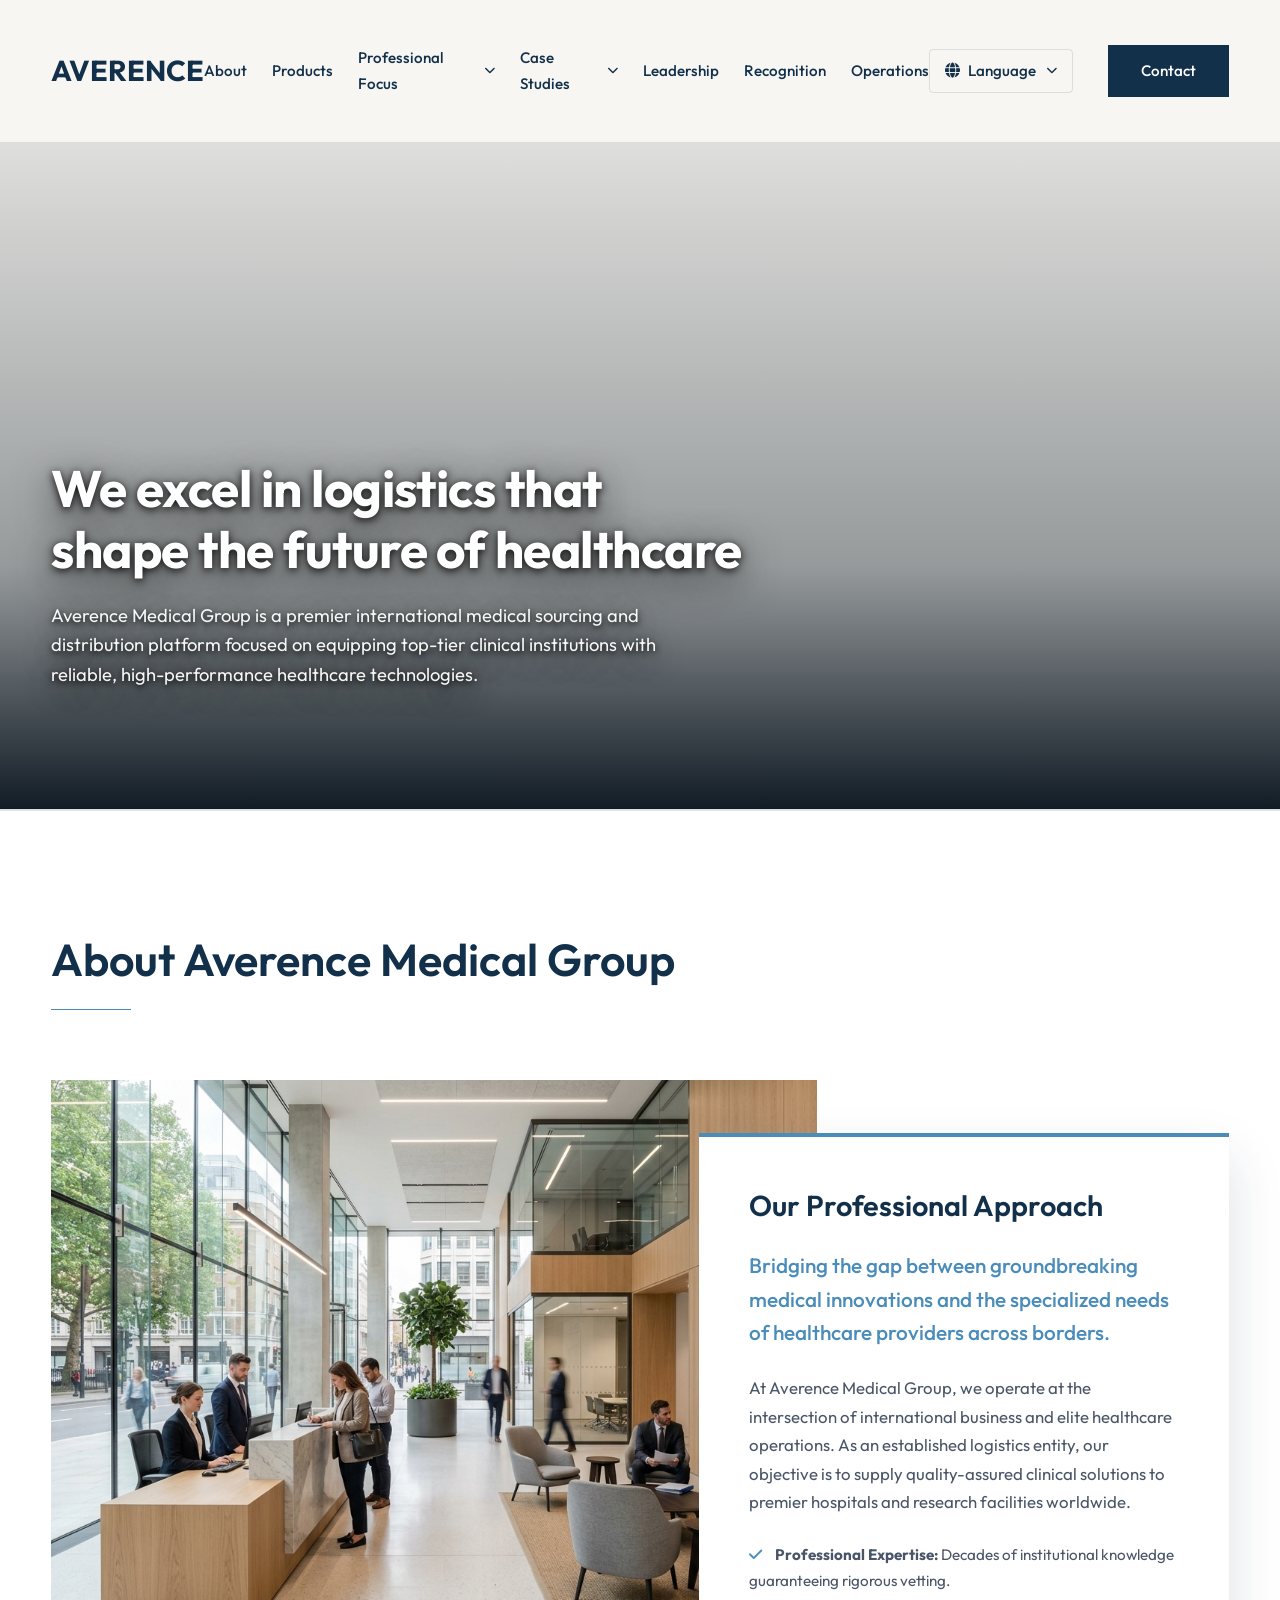
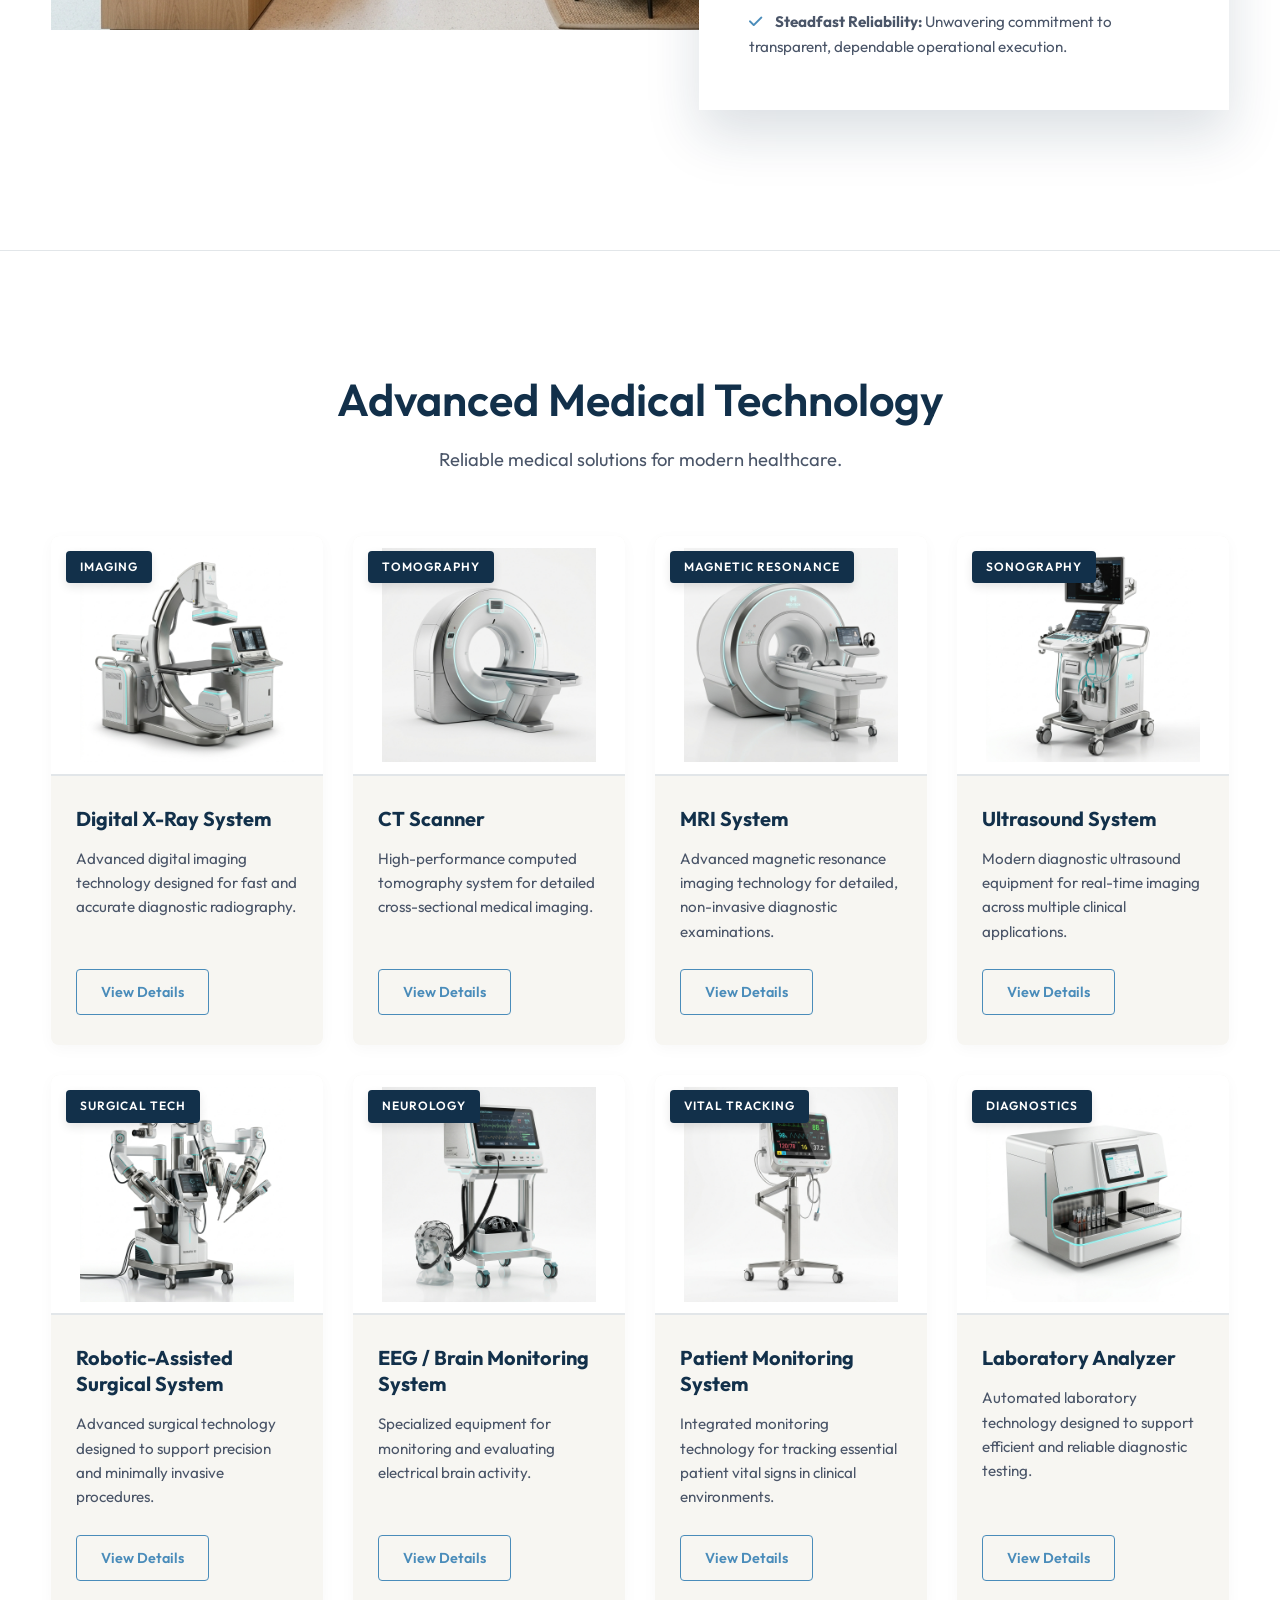
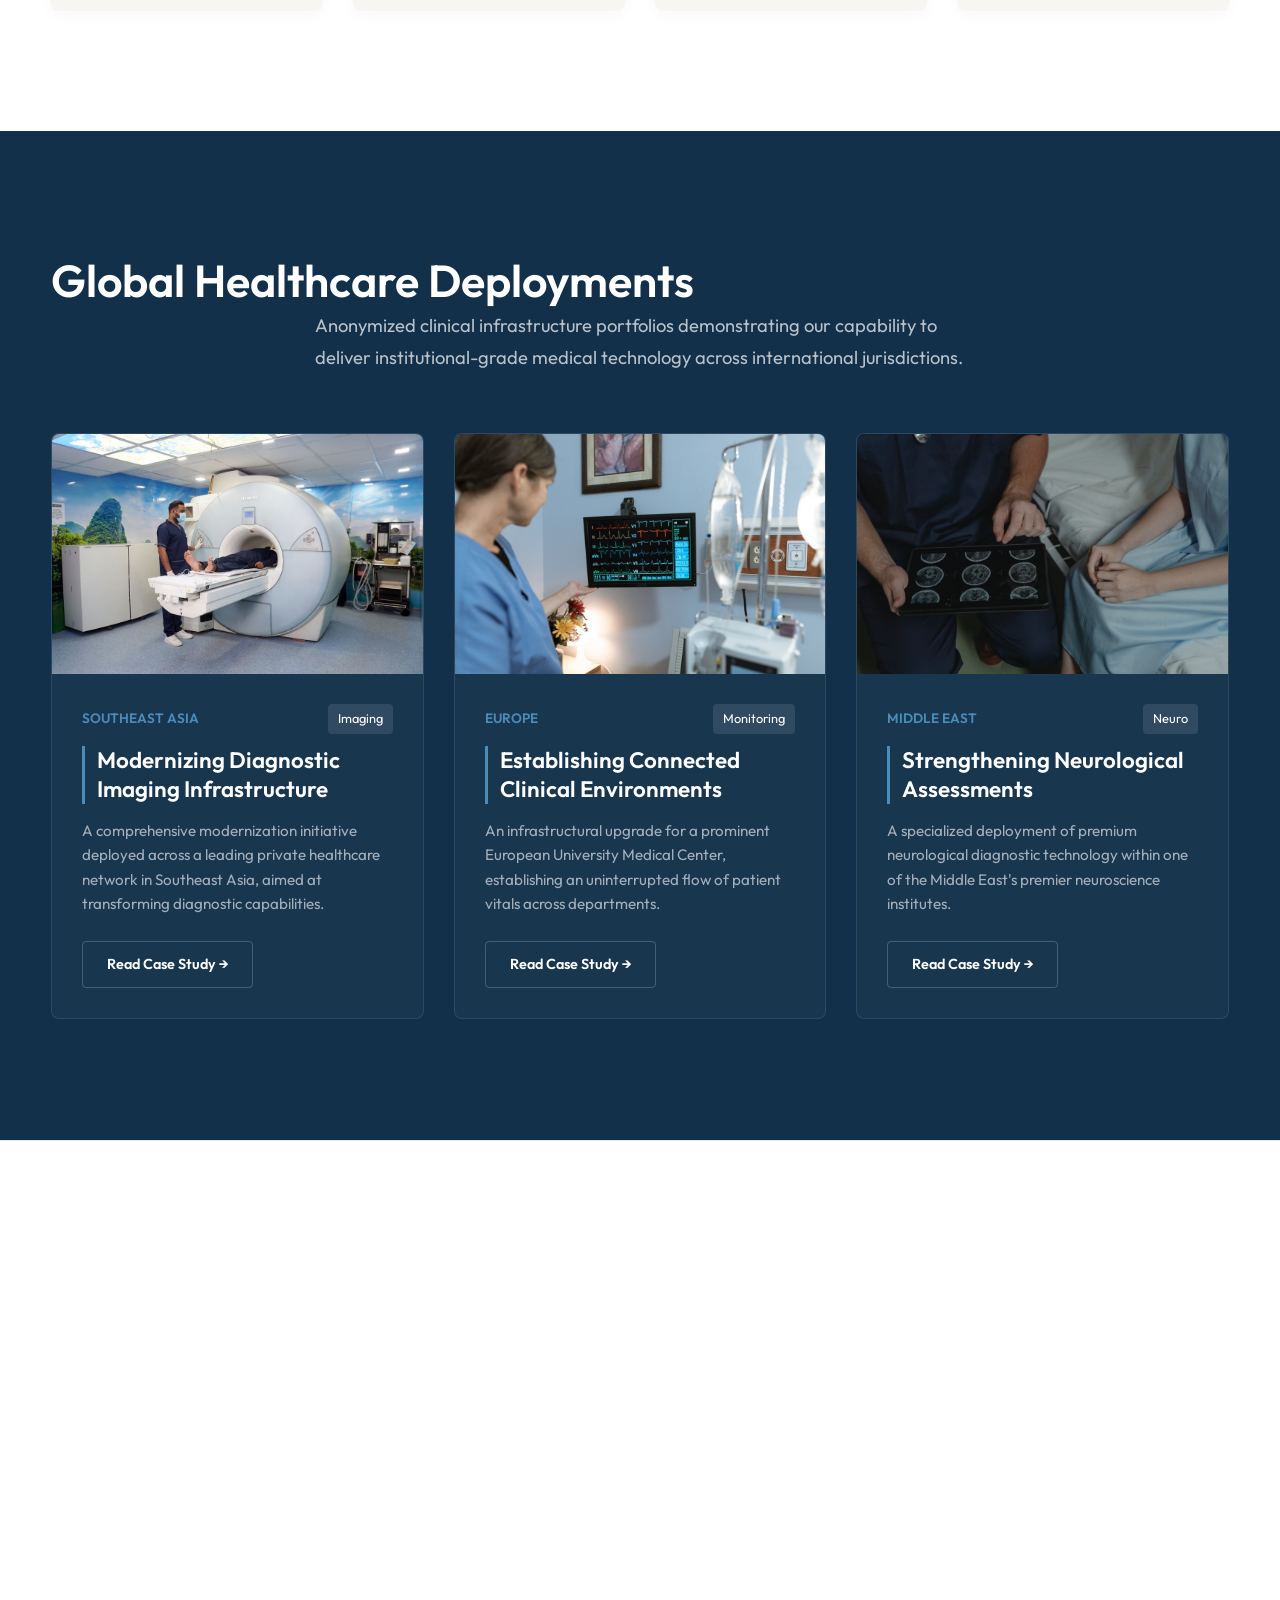
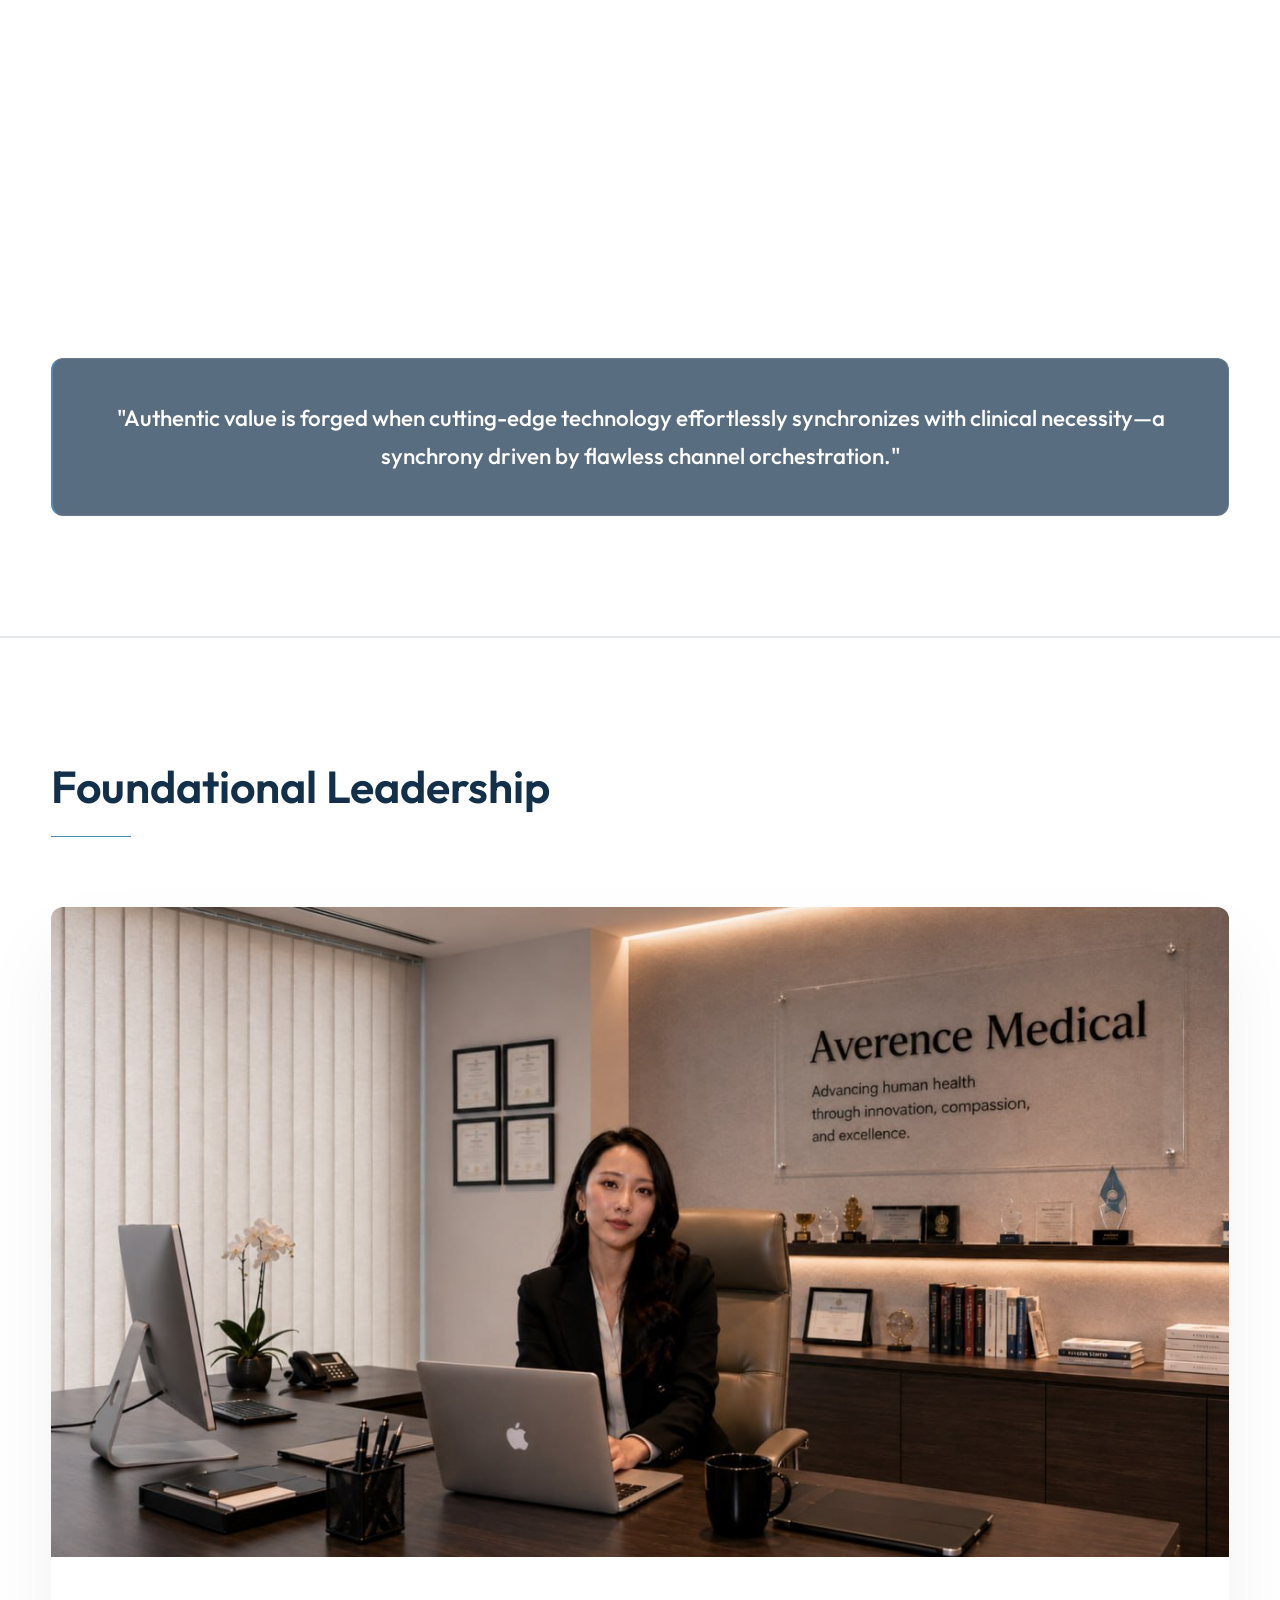
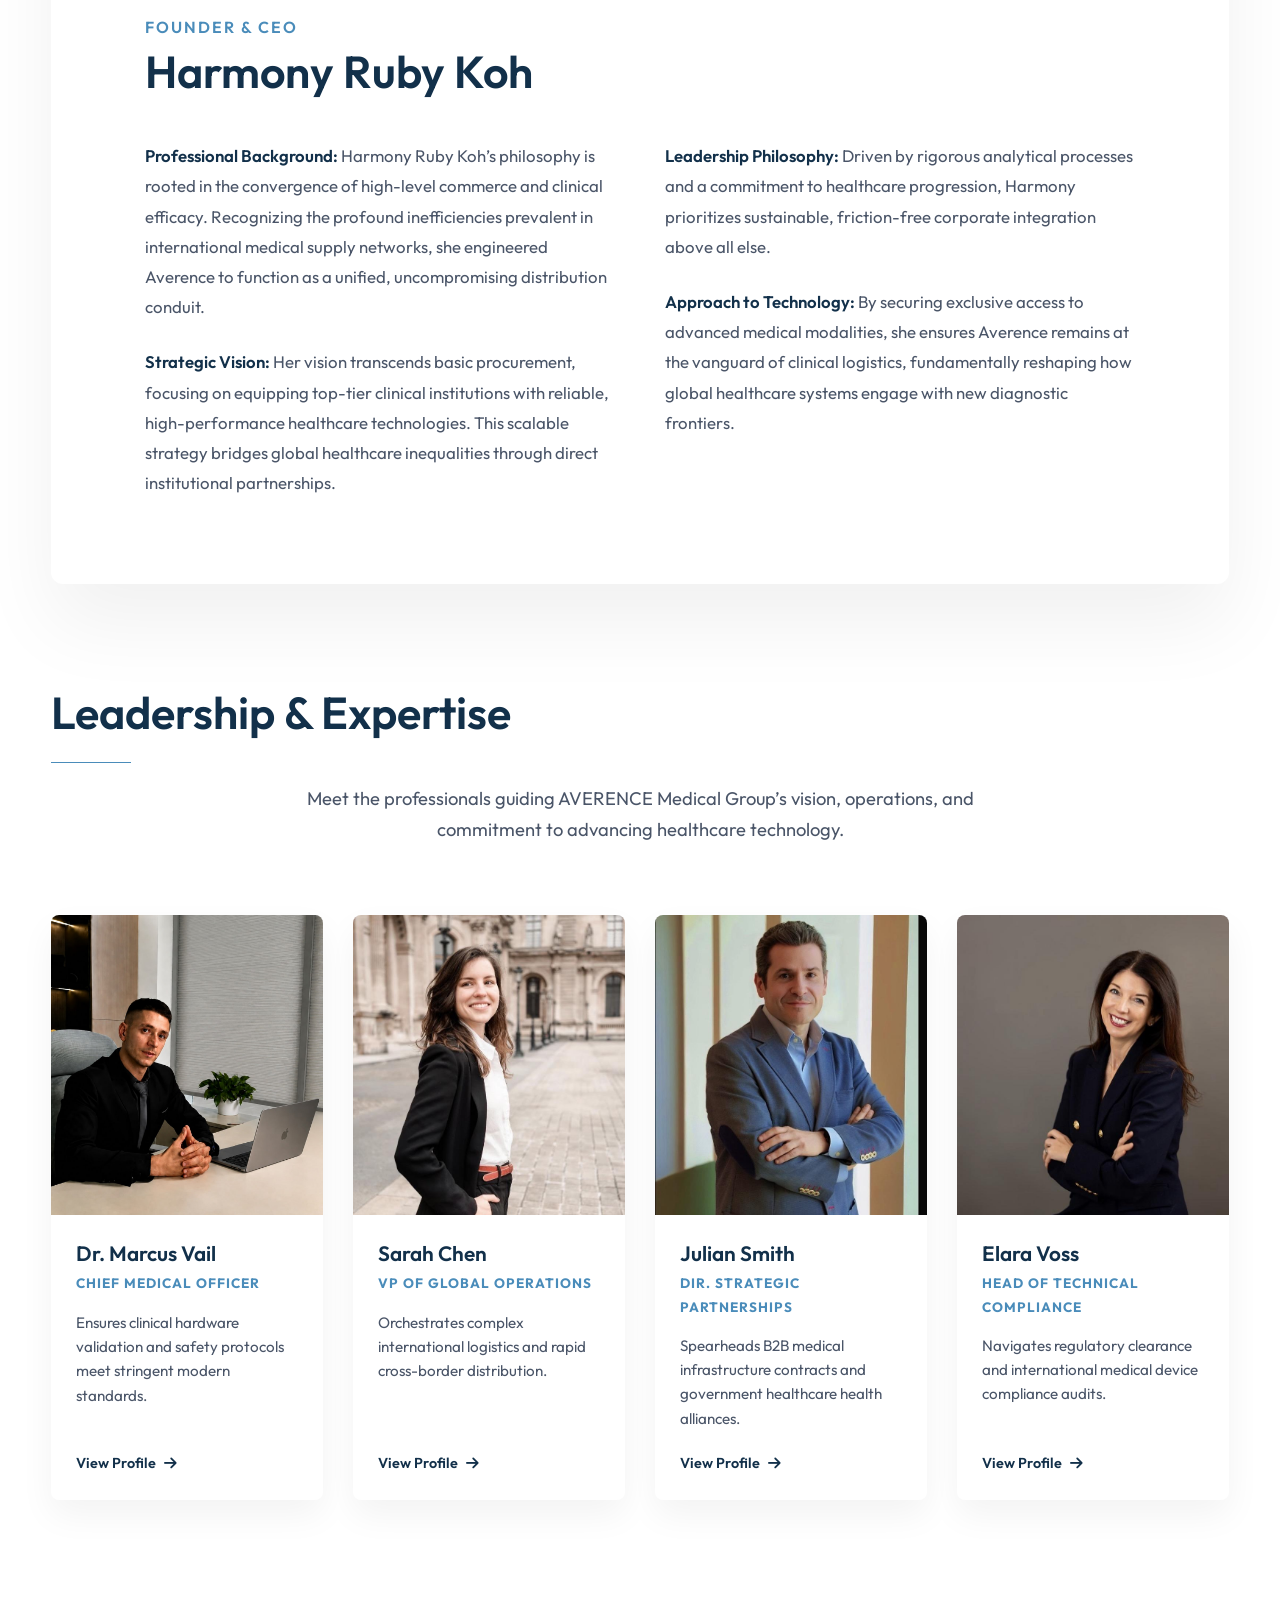
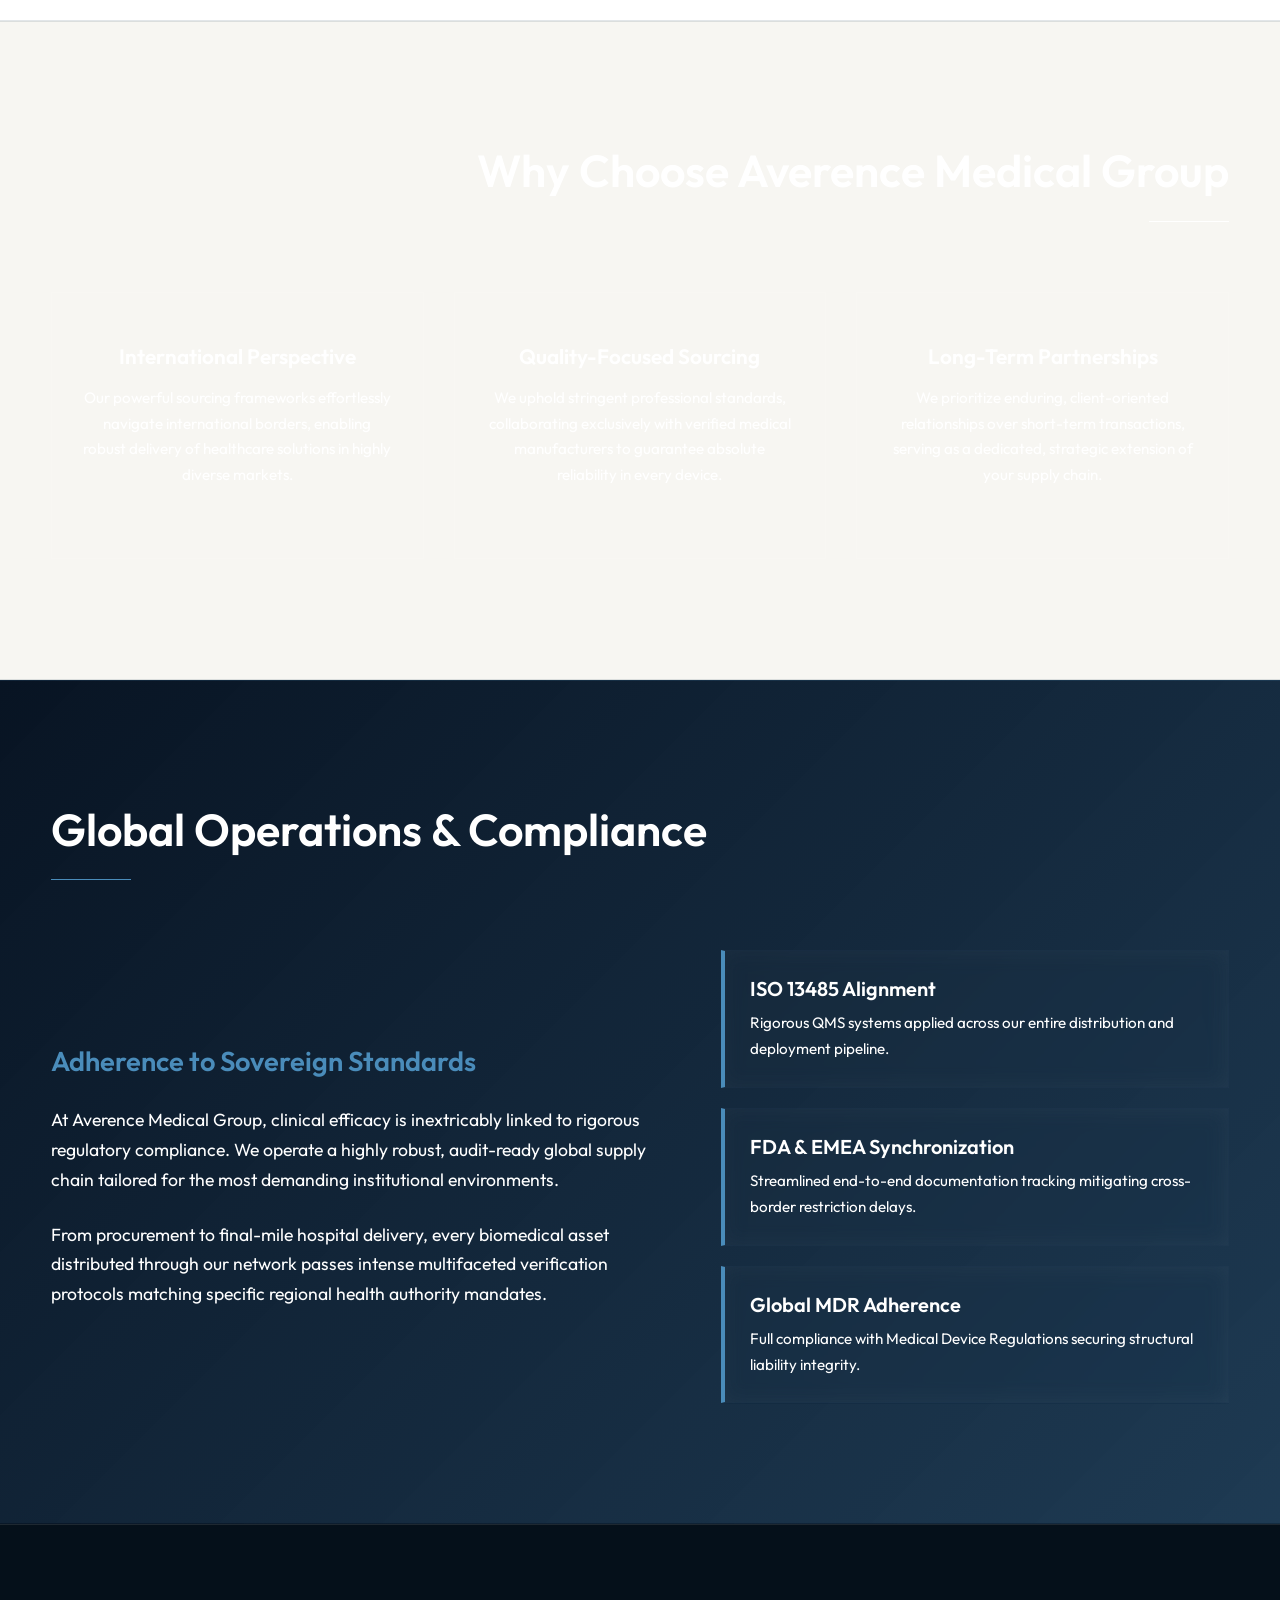
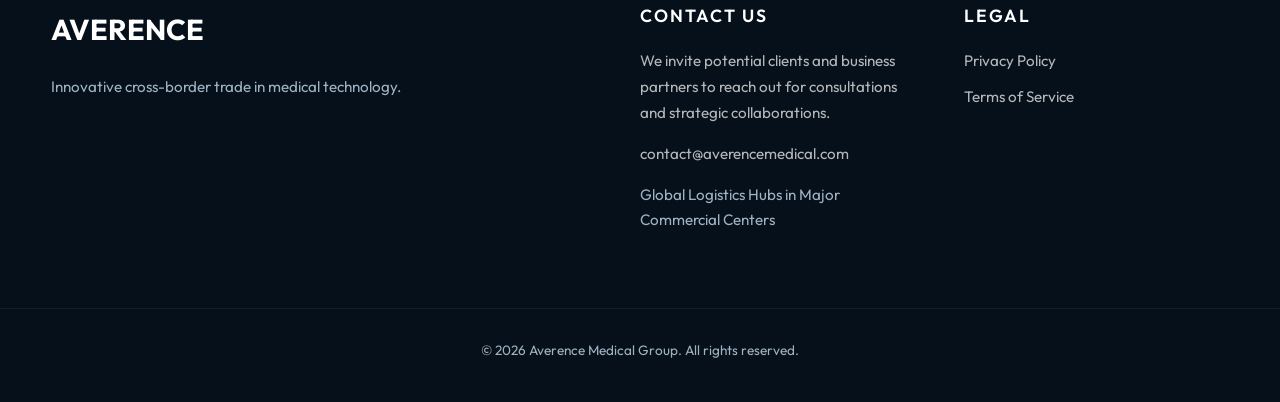
==== index.html @ 2c20985d "Add files via upload" ====
<!DOCTYPE html>
<html lang="en">

<head>
    <meta charset="UTF-8">
    <meta name="viewport" content="width=device-width, initial-scale=1.0">
    <meta name="description" content="Averence Medical Group - Innovative Cross-Border Healthcare Platform">
    <!-- Open Graph Metadata for Social Previews -->
    <meta property="og:title" content="Averence Medical Group">
    <meta property="og:description" content="Innovative Cross-Border Healthcare Platform and Logistics.">
    <meta property="og:image" content="https://leybex385.github.io/Averence-Medical-Group/assets/social-preview.png">
    <meta property="og:url" content="https://leybex385.github.io/Averence-Medical-Group/">
    <meta property="og:type" content="website">

    <title>Averence Medical Group | Harmony Ruby Koh</title>
    <link rel="icon" type="image/png" href="assets/favicon.png">
    <link rel="stylesheet" href="style.css?v=2">
    <!-- Google fonts: Outfit for an established, editorial feel -->
    <link rel="preconnect" href="https://fonts.googleapis.com">
    <link rel="preconnect" href="https://fonts.gstatic.com" crossorigin>
    <link
        href="https://fonts.googleapis.com/css2?family=Outfit:wght@300;400;500;600;700&display=swap"
        rel="stylesheet">
    <link rel="stylesheet" href="https://cdnjs.cloudflare.com/ajax/libs/font-awesome/6.4.0/css/all.min.css">
    <style>
        /* Uncacheable Mobile Nav Overrides */
        .mobile-toggle { display: none !important; }
        @media (max-width: 1024px) {
            .mobile-toggle { display: block !important; }
            .nav-links { 
                position: absolute !important; top: 100% !important; left: 0 !important; 
                width: 100vw !important; background: #F7F6F2 !important; padding: 40px !important; 
                flex-direction: column !important; display: none !important; 
                z-index: 10000 !important; box-shadow: 0 10px 40px rgba(0,0,0,0.5) !important;
                gap: 25px !important; align-items: center !important; text-align: center !important;
            }
            .nav-links.active { display: flex !important; }
            .nav-actions .btn-primary { display: none !important; }
            .mega-menu { display: none !important; }
        }
    </style>
</head>

<body>
    <header class="navbar" id="navbar">
        <div class="container nav-content">
            <div class="logo">
                <span class="logo-text">AVERENCE</span>
            </div>
                        <nav class="nav-links">
                <a href="index.html#about">About</a>
                <a href="index.html#products">Products</a>
                <div class="nav-item has-dropdown">
                    <a href="index.html#professional-focus" style="display: flex; align-items: center; gap: 5px;">Professional Focus <i class="fas fa-chevron-down" style="font-size:0.7rem;"></i></a>
                    <!-- Mega Menu Dropdown -->
                    <div class="mega-menu">
                        <div class="mega-menu-col">
                            <h3>CLINICAL SOURCING</h3>
                            <ul>
                                <li><a href="services.html#diagnostics">Advanced Diagnostics</a></li>
                                <li><a href="services.html#consumables">Medical Consumables</a></li>
                            </ul>
                        </div>
                        <div class="mega-menu-col">
                            <h3>CORPORATE LOGISTICS</h3>
                            <ul>
                                <li><a href="services.html#procurement">Global Procurement</a></li>
                                <li><a href="services.html#cross-border">Cross-Border Trade</a></li>
                            </ul>
                        </div>
                        <div class="mega-menu-col">
                            <h3>STRATEGIC ADVISORY</h3>
                            <ul>
                                <li><a href="services.html#compliance">Industry Compliance</a></li>
                                <li><a href="services.html#expansion">Market Expansion</a></li>
                            </ul>
                        </div>
                    </div>
                </div>
                <div class="nav-item simple-dropdown">
                    <a href="index.html#case-studies" style="display: flex; align-items: center; gap: 5px;" class="case-studies-link">Case Studies <i class="fas fa-chevron-down" style="font-size:0.7rem;"></i></a>
                    <div class="dropdown-menu">
                        <a href="index.html#case-studies">All Case Studies</a>
                        <a href="case-study.html?id=leading-private-hospital" style="display: flex; justify-content: space-between; align-items: center;">Southeast Asia <i class="fas fa-angle-right" style="font-size: 0.8rem; color: var(--accent-cyan);"></i></a>
                        <a href="case-study.html?id=university-medical-center" style="display: flex; justify-content: space-between; align-items: center;">Europe <i class="fas fa-angle-right" style="font-size: 0.8rem; color: var(--accent-cyan);"></i></a>
                        <a href="case-study.html?id=specialized-neuroscience-hospital" style="display: flex; justify-content: space-between; align-items: center;">Middle East <i class="fas fa-angle-right" style="font-size: 0.8rem; color: var(--accent-cyan);"></i></a>
                    </div>
                </div>
                <a href="index.html#leadership">Leadership</a>
                <a href="index.html#recognition">Recognition</a>
                <a href="index.html#compliance">Operations</a>
                <div class="nav-item simple-dropdown lang-mobile">
                    <a href="#" style="display: flex; align-items: center; gap: 5px;"><i class="fas fa-globe"></i> Language <i class="fas fa-chevron-down" style="font-size:0.7rem;"></i></a>
                    <div class="dropdown-menu">
                        <a href="#">English</a>
                        <a href="#">中文</a>
                        <a href="#">Español</a>
                        <a href="#">Français</a>
                        <a href="#">Deutsch</a>
                    </div>
                </div>
            </nav>

            <div class="nav-actions">
                <div class="nav-item simple-dropdown lang-desktop" style="display: flex; align-items: center; margin-right: 15px;">
                    <a href="#" style="display: flex; align-items: center; gap: 8px; border: 1px solid var(--border-subtle); padding: 8px 15px; border-radius: 4px; color: var(--primary-navy); text-decoration: none; font-weight: 500;">
                        <i class="fas fa-globe"></i> Language <i class="fas fa-chevron-down" style="font-size:0.7rem; margin-left: 2px;"></i>
                    </a>
                    <div class="dropdown-menu dropdown-right" style="min-width: 150px;">
                        <a href="#">English</a>
                        <a href="#">中文</a>
                        <a href="#">Español</a>
                        <a href="#">Français</a>
                        <a href="#">Deutsch</a>
                    </div>
                </div>
                <a href="#contact" class="btn-primary">Contact</a>
                <div class="mobile-toggle">
                    <i class="fas fa-bars"></i>
                </div>
            </div>
        </div>
    </header>

    <main>
        <!-- Hero Section -->
                                                <section class="hero" id="home" style="position: relative; width: 100%; height: 90vh; overflow: hidden;">
            <!-- Blurred Video Background -->
            <video autoplay loop muted playsinline style="position: absolute; top: 0; left: 0; width: 100%; height: 100%; object-fit: cover; filter: blur(3px); transform: scale(1.03); z-index: 0;">
                <source src="assets/herovid.mp4" type="video/mp4">
            </video>
            <!-- Hero Gradient Overlay -->
            <div style="position: absolute; top: 0; left: 0; width: 100%; height: 100%; background: linear-gradient(to top, rgba(5, 16, 26, 0.95) 0%, rgba(5, 16, 26, 0.4) 30%, transparent 100%); z-index: 1;"></div>
            
            <div class="container hero-content" style="position: relative; z-index: 2; width: 100%; height: 100%;">
                <div class="hero-text" style="position: absolute; bottom: 40px; left: 4%; max-width: 800px;">
                    <h1 class="hero-title" style="font-size: 3.2rem; font-weight: 700; line-height: 1.2; font-family: var(--font-heading); margin-bottom: 20px; color: #ffffff; text-shadow: 0 2px 8px rgba(0,0,0,0.95), 0 10px 40px rgba(0,0,0,0.8);">
                        We excel in logistics that<br>shape the future of healthcare</h1>
                    <p class="hero-subtitle" style="font-size: 1.15rem; font-weight: 400; color: rgba(255,255,255,0.95); margin-bottom: 0; max-width: 650px; text-shadow: 0 2px 6px rgba(0,0,0,0.95), 0 8px 30px rgba(0,0,0,0.8); line-height: 1.6;">
                        Averence Medical Group is a premier international medical sourcing and distribution platform focused on equipping top-tier clinical institutions with reliable, high-performance healthcare technologies.
                    </p>
                </div>
            </div>
        </section>

        <!-- Corporate Identity (Linked to #about) -->
        <section class="about section-dark" id="about">
            <div class="container">
                <div class="section-header">
                    <h2>About Averence Medical Group</h2>
                    <div class="header-line"></div>
                </div>
                <div style="position: relative; margin-top: 50px;">
                    <!-- LEFT COLUMN 65% IMAGE -->
                    <div
                        style="width: 65%; height: 550px; border-radius: var(--border-radius); overflow: hidden; box-shadow: var(--shadow-subtle);">
                        <img src="assets/about_office.png" alt="Averence Global Headquarters"
                            style="width: 100%; height: 100%; object-fit: cover;">
                    </div>

                    <!-- RIGHT COLUMN 45% TEXT CARD (OVERLAPPING) -->
                    <div class="card"
                        style="position: absolute; right: 0; bottom: -80px; width: 45%; padding: 50px; background: white; border-top: 4px solid var(--accent-cyan); box-shadow: 0 25px 50px rgba(18, 48, 74, 0.15); z-index: 10; border-radius: var(--border-radius);">
                        <h3 class="card-title"
                            style="font-size: 1.8rem; margin-bottom: 25px; color: var(--text-primary);">Our Professional
                            Approach</h3>
                        <p class="lead"
                            style="font-size: 1.3rem; font-weight: 500; color: var(--accent-cyan); margin-bottom: 25px; line-height: 1.6;">
                            Bridging the gap between groundbreaking medical innovations and the specialized needs of
                            healthcare providers across borders.</p>
                        <p
                            style="font-size: 1.05rem; margin-bottom: 20px; color: var(--text-secondary); line-height: 1.7;">
                            At Averence Medical Group, we operate at the intersection of international business and
                            elite healthcare operations. As an established logistics entity, our objective is to supply
                            quality-assured clinical solutions to premier hospitals and research facilities worldwide.
                        </p>
                        <ul style="list-style: none; padding-left: 0; margin-top: 25px;">
                            <li style="margin-bottom: 15px; font-size: 0.95rem; color: var(--text-secondary);">
                                <strong><i class="fas fa-check"
                                        style="color: var(--accent-cyan); margin-right: 10px;"></i> Professional
                                    Expertise:</strong> Decades of institutional knowledge guaranteeing rigorous
                                vetting.
                            </li>
                            <li style="margin-bottom: 0; font-size: 0.95rem; color: var(--text-secondary);"><strong><i
                                        class="fas fa-check" style="color: var(--accent-cyan); margin-right: 10px;"></i>
                                    Steadfast Reliability:</strong> Unwavering commitment to transparent, dependable
                                operational execution.</li>
                        </ul>
                    </div>
                </div>
                <!-- Structural spacer to clear absolute overlap -->
                <div style="height: 100px;"></div>
            </div>
        </section>

        <!-- Product Catalog -->
        <section class="products section-light" id="products" style="background-color: #ffffff; padding: 120px 0;">
            <div class="container">
                <div class="section-header" style="text-align: center; margin-bottom: 60px;">
                    <h2 style="font-size: 2.8rem; color: var(--primary-navy); margin-bottom: 15px; font-family: var(--font-heading);">Advanced Medical Technology</h2>
                    <p style="font-size: 1.15rem; color: var(--text-secondary); max-width: 600px; margin: 0 auto;">Reliable medical solutions for modern healthcare.</p>
                </div>
                
                <div class="product-grid">
                    <!-- Product 1 -->
                    <div class="product-card" style="cursor: pointer;" onclick="window.location.href='product.html?id=digital-xray-system'">
                        <div class="product-image">
                            <span class="category-label">Imaging</span>
                            <img src="assets/product_xray.png" alt="Digital X-Ray System">
                        </div>
                        <div class="product-info">
                            <h3 class="product-title">Digital X-Ray System</h3>
                            <p class="product-desc">Advanced digital imaging technology designed for fast and accurate diagnostic radiography.</p>
                            <a href="product.html?id=digital-xray-system" class="btn-product">View Details</a>
                        </div>
                    </div>
                    <!-- Product 2 -->
                    <div class="product-card" style="cursor: pointer;" onclick="window.location.href='product.html?id=ct-scanner'">
                        <div class="product-image">
                            <span class="category-label">Tomography</span>
                            <img src="assets/product_ct.png" alt="CT Scanner">
                        </div>
                        <div class="product-info">
                            <h3 class="product-title">CT Scanner</h3>
                            <p class="product-desc">High-performance computed tomography system for detailed cross-sectional medical imaging.</p>
                            <a href="product.html?id=ct-scanner" class="btn-product">View Details</a>
                        </div>
                    </div>
                    <!-- Product 3 -->
                    <div class="product-card" style="cursor: pointer;" onclick="window.location.href='product.html?id=mri-system'">
                        <div class="product-image">
                            <span class="category-label">Magnetic Resonance</span>
                            <img src="assets/product_mri.png" alt="MRI System">
                        </div>
                        <div class="product-info">
                            <h3 class="product-title">MRI System</h3>
                            <p class="product-desc">Advanced magnetic resonance imaging technology for detailed, non-invasive diagnostic examinations.</p>
                            <a href="product.html?id=mri-system" class="btn-product">View Details</a>
                        </div>
                    </div>
                    <!-- Product 4 -->
                    <div class="product-card" style="cursor: pointer;" onclick="window.location.href='product.html?id=ultrasound-system'">
                        <div class="product-image">
                            <span class="category-label">Sonography</span>
                            <img src="assets/product_ultrasound.png" alt="Ultrasound System">
                        </div>
                        <div class="product-info">
                            <h3 class="product-title">Ultrasound System</h3>
                            <p class="product-desc">Modern diagnostic ultrasound equipment for real-time imaging across multiple clinical applications.</p>
                            <a href="product.html?id=ultrasound-system" class="btn-product">View Details</a>
                        </div>
                    </div>
                    <!-- Product 5 -->
                    <div class="product-card" style="cursor: pointer;" onclick="window.location.href='product.html?id=robotic-surgical-system'">
                        <div class="product-image">
                            <span class="category-label">Surgical Tech</span>
                            <img src="assets/product_robot.png" alt="Robotic Surgical System">
                        </div>
                        <div class="product-info">
                            <h3 class="product-title">Robotic-Assisted Surgical System</h3>
                            <p class="product-desc">Advanced surgical technology designed to support precision and minimally invasive procedures.</p>
                            <a href="product.html?id=robotic-surgical-system" class="btn-product">View Details</a>
                        </div>
                    </div>
                    <!-- Product 6 -->
                    <div class="product-card" style="cursor: pointer;" onclick="window.location.href='product.html?id=eeg-monitoring-system'">
                        <div class="product-image">
                            <span class="category-label">Neurology</span>
                            <img src="assets/product_eeg.png" alt="EEG Monitoring System">
                        </div>
                        <div class="product-info">
                            <h3 class="product-title">EEG / Brain Monitoring System</h3>
                            <p class="product-desc">Specialized equipment for monitoring and evaluating electrical brain activity.</p>
                            <a href="product.html?id=eeg-monitoring-system" class="btn-product">View Details</a>
                        </div>
                    </div>
                    <!-- Product 7 -->
                    <div class="product-card" style="cursor: pointer;" onclick="window.location.href='product.html?id=patient-monitoring-system'">
                        <div class="product-image">
                            <span class="category-label">Vital Tracking</span>
                            <img src="assets/product_monitor.png" alt="Patient Monitoring System">
                        </div>
                        <div class="product-info">
                            <h3 class="product-title">Patient Monitoring System</h3>
                            <p class="product-desc">Integrated monitoring technology for tracking essential patient vital signs in clinical environments.</p>
                            <a href="product.html?id=patient-monitoring-system" class="btn-product">View Details</a>
                        </div>
                    </div>
                    <!-- Product 8 -->
                    <div class="product-card" style="cursor: pointer;" onclick="window.location.href='product.html?id=laboratory-analyzer'">
                        <div class="product-image">
                            <span class="category-label">Diagnostics</span>
                            <img src="assets/product_lab.png" alt="Laboratory Analyzer">
                        </div>
                        <div class="product-info">
                            <h3 class="product-title">Laboratory Analyzer</h3>
                            <p class="product-desc">Automated laboratory technology designed to support efficient and reliable diagnostic testing.</p>
                            <a href="product.html?id=laboratory-analyzer" class="btn-product">View Details</a>
                        </div>
                    </div>
                </div>
                
                
            </div>
        </section>

        <!-- Professional Focus (Linked to #professional-focus) -->






 

 

 

 

 

 

 

 


        <!-- Case Studies Portfolio -->
        <section class="case-studies section-dark" id="case-studies" style="background-color: var(--primary-navy); padding: 120px 0;">
            <div class="container fade-in-section">
                <div class="section-title text-center" style="margin-bottom: 60px;">
                    <h2 style="font-size: 2.8rem; color: #fff;">Global Healthcare Deployments</h2>
                    <p style="font-size: 1.15rem; color: rgba(255, 255, 255, 0.7); max-width: 650px; margin: 0 auto;">Anonymized clinical infrastructure portfolios demonstrating our capability to deliver institutional-grade medical technology across international jurisdictions.</p>
                </div>
                
                <div class="case-grid" style="display: grid; grid-template-columns: repeat(3, 1fr); gap: 30px;">
                    <!-- Case Study 1 -->
                    <div class="case-card" style="background: rgba(255,255,255,0.02); border: 1px solid rgba(255,255,255,0.1); border-radius: 8px; overflow: hidden; transition: all 0.4s ease; display: flex; flex-direction: column;">
                        <a href="case-study.html?id=leading-private-hospital" style="text-decoration: none;">
                            <div style="height: 240px; overflow: hidden;">
                                <img src="assets/case_study_asia.png" alt="Leading Private Hospital Group" style="width: 100%; height: 100%; object-fit: cover; transition: transform 0.6s ease;">
                            </div>
                            <div style="padding: 30px; flex-grow: 1; display: flex; flex-direction: column; background-color: rgba(255, 255, 255, 0.01);">
                                <div style="display: flex; justify-content: space-between; align-items: center; margin-bottom: 12px;">
                                    <span style="color: var(--accent-cyan); font-size: 0.85rem; font-weight: 600; text-transform: uppercase;">Southeast Asia</span>
                                    <span style="background: rgba(255,255,255,0.1); padding: 4px 10px; border-radius: 4px; font-size: 0.8rem; color: #fff;">Imaging</span>
                                </div>
                                <h3 style="color: #fff; font-size: 1.4rem; margin-bottom: 15px; border-left: 3px solid var(--accent-cyan); padding-left: 12px;">Modernizing Diagnostic Imaging Infrastructure</h3>
                                <p style="color: rgba(255,255,255,0.6); font-size: 0.95rem; margin-bottom: 25px; line-height: 1.6; flex-grow: 1;">A comprehensive modernization initiative deployed across a leading private healthcare network in Southeast Asia, aimed at transforming diagnostic capabilities.</p>
                                <span class="btn-product" style="text-align: center; border-color: rgba(255,255,255,0.2); color: #fff; display: block;">Read Case Study &rarr;</span>
                            </div>
                        </a>
                    </div>

                    <!-- Case Study 2 -->
                    <div class="case-card" style="background: rgba(255,255,255,0.02); border: 1px solid rgba(255,255,255,0.1); border-radius: 8px; overflow: hidden; transition: all 0.4s ease; display: flex; flex-direction: column;">
                        <a href="case-study.html?id=university-medical-center" style="text-decoration: none;">
                            <div style="height: 240px; overflow: hidden;">
                                <img src="assets/case_study_europe.png" alt="University Medical Center" style="width: 100%; height: 100%; object-fit: cover; transition: transform 0.6s ease;">
                            </div>
                            <div style="padding: 30px; flex-grow: 1; display: flex; flex-direction: column; background-color: rgba(255, 255, 255, 0.01);">
                                <div style="display: flex; justify-content: space-between; align-items: center; margin-bottom: 12px;">
                                    <span style="color: var(--accent-cyan); font-size: 0.85rem; font-weight: 600; text-transform: uppercase;">Europe</span>
                                    <span style="background: rgba(255,255,255,0.1); padding: 4px 10px; border-radius: 4px; font-size: 0.8rem; color: #fff;">Monitoring</span>
                                </div>
                                <h3 style="color: #fff; font-size: 1.4rem; margin-bottom: 15px; border-left: 3px solid var(--accent-cyan); padding-left: 12px;">Establishing Connected Clinical Environments</h3>
                                <p style="color: rgba(255,255,255,0.6); font-size: 0.95rem; margin-bottom: 25px; line-height: 1.6; flex-grow: 1;">An infrastructural upgrade for a prominent European University Medical Center, establishing an uninterrupted flow of patient vitals across departments.</p>
                                <span class="btn-product" style="text-align: center; border-color: rgba(255,255,255,0.2); color: #fff; display: block;">Read Case Study &rarr;</span>
                            </div>
                        </a>
                    </div>

                    <!-- Case Study 3 -->
                    <div class="case-card" style="background: rgba(255,255,255,0.02); border: 1px solid rgba(255,255,255,0.1); border-radius: 8px; overflow: hidden; transition: all 0.4s ease; display: flex; flex-direction: column;">
                        <a href="case-study.html?id=specialized-neuroscience-hospital" style="text-decoration: none;">
                            <div style="height: 240px; overflow: hidden;">
                                <img src="assets/case_study_middle_east.png" alt="Specialized Neuroscience Hospital" style="width: 100%; height: 100%; object-fit: cover; transition: transform 0.6s ease;">
                            </div>
                            <div style="padding: 30px; flex-grow: 1; display: flex; flex-direction: column; background-color: rgba(255, 255, 255, 0.01);">
                                <div style="display: flex; justify-content: space-between; align-items: center; margin-bottom: 12px;">
                                    <span style="color: var(--accent-cyan); font-size: 0.85rem; font-weight: 600; text-transform: uppercase;">Middle East</span>
                                    <span style="background: rgba(255,255,255,0.1); padding: 4px 10px; border-radius: 4px; font-size: 0.8rem; color: #fff;">Neuro</span>
                                </div>
                                <h3 style="color: #fff; font-size: 1.4rem; margin-bottom: 15px; border-left: 3px solid var(--accent-cyan); padding-left: 12px;">Strengthening Neurological Assessments</h3>
                                <p style="color: rgba(255,255,255,0.6); font-size: 0.95rem; margin-bottom: 25px; line-height: 1.6; flex-grow: 1;">A specialized deployment of premium neurological diagnostic technology within one of the Middle East's premier neuroscience institutes.</p>
                                <span class="btn-product" style="text-align: center; border-color: rgba(255,255,255,0.2); color: #fff; display: block;">Read Case Study &rarr;</span>
                            </div>
                        </a>
                    </div>
                </div>
            </div>
        </section>

        <section class="perspective section-dark" id="professional-focus"
            style="position: relative; padding: 120px 0; overflow: hidden; color: white;">
            <style>
                #professional-focus h2,
                #professional-focus h4,
                #professional-focus p {
                    color: white !important;
                }

                #professional-focus .header-line {
                    background-color: white !important;
                }
            </style>
            <!-- Abstract technology connection video from reliable Mixkit stock source -->
            <video autoplay loop muted playsinline
                style="position: absolute; top: 0; left: 0; width: 100%; height: 100%; object-fit: cover; filter: blur(3px) brightness(0.45); z-index: 1;">
                <source src="assets/domain.mp4" type="video/mp4">
            </video>
            <div class="container" style="position: relative; z-index: 2;">
                <div class="section-header right-align">
                    <h2>Domains of Expertise</h2>
                    <div class="header-line"></div>
                </div>
                <div class="tech-stack-container" style="display: grid; grid-template-columns: 1fr 1fr; gap: 40px;">
                    <div class="expertise-block glass-card"
                        style="padding: 35px; background: rgba(255,255,255,0.03); backdrop-filter: blur(15px); border: 1px solid rgba(255,255,255,0.1); border-radius: var(--border-radius); transition: transform 0.3s ease;">
                        <h4 style="font-size: 1.5rem; color: var(--accent-cyan); margin-bottom: 15px;">Diagnostic
                            Intelligence</h4>
                        <p>We deploy end-to-end medical imaging hubs, securing state-of-the-art MRI, computed
                            tomography, and AI-assisted radiological platforms for rapid, high-precision patient triage.
                        </p>
                    </div>
                    <div class="expertise-block glass-card"
                        style="padding: 35px; background: rgba(255,255,255,0.03); backdrop-filter: blur(15px); border: 1px solid rgba(255,255,255,0.1); border-radius: var(--border-radius); transition: transform 0.3s ease;">
                        <h4 style="font-size: 1.5rem; color: var(--accent-cyan); margin-bottom: 15px;">Surgical
                            Automation</h4>
                        <p>Our logistics frameworks support the seamless integration of robotic-assisted surgical
                            theaters, ensuring hospitals operate at the vanguard of minimally invasive procedures.</p>
                    </div>
                    <div class="expertise-block glass-card"
                        style="padding: 35px; background: rgba(255,255,255,0.03); backdrop-filter: blur(15px); border: 1px solid rgba(255,255,255,0.1); border-radius: var(--border-radius); transition: transform 0.3s ease;">
                        <h4 style="font-size: 1.5rem; color: var(--accent-cyan); margin-bottom: 15px;">Critical Care
                            Architecture</h4>
                        <p>Averence designs resilient intensive care supply models, outfitting wards with sophisticated
                            ventilators, ECMO systems, and continuous telemetry pipelines.</p>
                    </div>
                    <div class="expertise-block glass-card"
                        style="padding: 35px; background: rgba(255,255,255,0.03); backdrop-filter: blur(15px); border: 1px solid rgba(255,255,255,0.1); border-radius: var(--border-radius); transition: transform 0.3s ease;">
                        <h4 style="font-size: 1.5rem; color: var(--accent-cyan); margin-bottom: 15px;">Specialized
                            Aesthetics</h4>
                        <p>We bridge the gap in high-end dermatological treatments by distributing premium cosmetic and
                            reconstructive laser devices to top-tier aesthetic clinics globally.</p>
                    </div>
                </div>
                <div class="insight-box mt-50"
                    style="background: rgba(18, 48, 74, 0.7); backdrop-filter: blur(15px); border: 1px solid rgba(255,255,255,0.1); padding: 40px; border-radius: 12px; margin-top: 60px;">
                    <p class="quote"
                        style="text-align: center; font-size: 1.4rem; font-weight: 500; font-style: normal; color: white !important;">
                        "Authentic value is forged when cutting-edge technology effortlessly synchronizes with clinical
                        necessity—a synchrony driven by flawless channel orchestration."</p>
                </div>
            </div>
        </section>

                <!-- Educational Background & Leadership Narrative (Linked to #leadership) -->
        <section class="experience section-dark" id="leadership">
            <div class="container">
                <div class="section-header">
                    <h2>Foundational Leadership</h2>
                    <div class="header-line"></div>
                </div>
                
                <div class="ceo-editorial-spread fade-in-section">
                    <img src="ceo.jpg" alt="Harmony Ruby Koh, Founder & CEO" class="ceo-hero-image">
                    <div class="ceo-content">
                        <h3 class="ceo-title">Founder & CEO</h3>
                        <h2 class="ceo-name">Harmony Ruby Koh</h2>
                        
                        <div class="ceo-bio-columns">
                            <div>
                                <p><strong>Professional Background:</strong> Harmony Ruby Koh’s philosophy is rooted in the convergence of high-level commerce and clinical efficacy. Recognizing the profound inefficiencies prevalent in international medical supply networks, she engineered Averence to function as a unified, uncompromising distribution conduit.</p>
                                <p><strong>Strategic Vision:</strong> Her vision transcends basic procurement, focusing on equipping top-tier clinical institutions with reliable, high-performance healthcare technologies. This scalable strategy bridges global healthcare inequalities through direct institutional partnerships.</p>
                            </div>
                            <div>
                                <p><strong>Leadership Philosophy:</strong> Driven by rigorous analytical processes and a commitment to healthcare progression, Harmony prioritizes sustainable, friction-free corporate integration above all else.</p>
                                <p><strong>Approach to Technology:</strong> By securing exclusive access to advanced medical modalities, she ensures Averence remains at the vanguard of clinical logistics, fundamentally reshaping how global healthcare systems engage with new diagnostic frontiers.</p>
                            </div>
                        </div>
                    </div>
                </div>

                <div class="section-header" style="margin-top: 100px;">
                    <h2>Leadership & Expertise</h2>
                    <div class="header-line"></div>
                    <p style="text-align: center; max-width: 700px; margin: 20px auto 0; font-size: 1.15rem; color: var(--text-secondary);">Meet the professionals guiding AVERENCE Medical Group’s vision, operations, and commitment to advancing healthcare technology.</p>
                </div>

                <div class="team-grid fade-in-section">
                    <a href="member.html?id=marcus-vail" class="team-member-card">
                        <img src="photo_2026-08-31_04-31-29.jpg" alt="Dr. Marcus Vail">
                        <div class="team-member-info">
                            <h4>Dr. Marcus Vail</h4>
                            <h5>Chief Medical Officer</h5>
                            <p>Ensures clinical hardware validation and safety protocols meet stringent modern standards.</p>
                            <span class="view-profile">View Profile <i class="fas fa-arrow-right"></i></span>
                        </div>
                    </a>
                    
                    <a href="member.html?id=sarah-chen" class="team-member-card">
                        <img src="photo_2026-08-31_04-31-21.jpg" alt="Sarah Chen">
                        <div class="team-member-info">
                            <h4>Sarah Chen</h4>
                            <h5>VP of Global Operations</h5>
                            <p>Orchestrates complex international logistics and rapid cross-border distribution.</p>
                            <span class="view-profile">View Profile <i class="fas fa-arrow-right"></i></span>
                        </div>
                    </a>

                    <a href="member.html?id=julian-smith" class="team-member-card">
                        <img src="photo_2026-08-31_04-31-25.jpg" alt="Julian Smith">
                        <div class="team-member-info">
                            <h4>Julian Smith</h4>
                            <h5>Dir. Strategic Partnerships</h5>
                            <p>Spearheads B2B medical infrastructure contracts and government healthcare health alliances.</p>
                            <span class="view-profile">View Profile <i class="fas fa-arrow-right"></i></span>
                        </div>
                    </a>

                    <a href="member.html?id=elara-voss" class="team-member-card">
                        <img src="photo_2026-08-31_04-31-15.jpg" alt="Elara Voss">
                        <div class="team-member-info">
                            <h4>Elara Voss</h4>
                            <h5>Head of Technical Compliance</h5>
                            <p>Navigates regulatory clearance and international medical device compliance audits.</p>
                            <span class="view-profile">View Profile <i class="fas fa-arrow-right"></i></span>
                        </div>
                    </a>
                </div>
            </div>
        </section>


        <!-- Recognition & Clinical Accolades (Linked to #recognition) -->
        <section class="recognition section-dark" id="recognition"
            style="background: linear-gradient(rgba(18, 48, 74, 0.85), rgba(10, 15, 25, 0.95)), url('assets/why-choose-bg.png') no-repeat center center/cover; padding: 120px 0; background-attachment: fixed; position: relative; color: white;">
            <style>
                #recognition h2,
                #recognition h4,
                #recognition p {
                    color: white !important;
                }

                #recognition .header-line {
                    background-color: white !important;
                }
            </style>
            <div class="container" style="position: relative; z-index: 2;">
                <div class="section-header right-align">
                    <h2>Why Choose Averence Medical Group</h2>
                    <div class="header-line"></div>
                </div>
                <!-- Using a completely distinct visual layout for milestones -->
                <div class="milestone-grid" style="display: grid; grid-template-columns: repeat(3, 1fr); gap: 30px;">
                    <div class="card glass-card"
                        style="text-align: center; padding: 50px 30px; background: rgba(255,255,255,0.03); backdrop-filter: blur(15px); border: 1px solid rgba(255,255,255,0.1); border-radius: var(--border-radius); transition: transform 0.3s ease;">
                        <h4 style="margin-bottom: 15px; font-size: 1.3rem;">International Perspective</h4>
                        <p style="font-size: 0.95rem;">Our powerful sourcing frameworks effortlessly navigate
                            international borders, enabling robust delivery of healthcare solutions in highly diverse
                            markets.</p>
                    </div>
                    <div class="card glass-card"
                        style="text-align: center; padding: 50px 30px; background: rgba(255,255,255,0.03); backdrop-filter: blur(15px); border: 1px solid rgba(255,255,255,0.1); border-radius: var(--border-radius); transition: transform 0.3s ease;">
                        <h4 style="margin-bottom: 15px; font-size: 1.3rem;">Quality-Focused Sourcing</h4>
                        <p style="font-size: 0.95rem;">We uphold stringent professional standards, collaborating
                            exclusively with verified medical manufacturers to guarantee absolute reliability in every
                            device.</p>
                    </div>
                    <div class="card glass-card"
                        style="text-align: center; padding: 50px 30px; background: rgba(255,255,255,0.03); backdrop-filter: blur(15px); border: 1px solid rgba(255,255,255,0.1); border-radius: var(--border-radius); transition: transform 0.3s ease;">
                        <h4 style="margin-bottom: 15px; font-size: 1.3rem;">Long-Term Partnerships</h4>
                        <p style="font-size: 0.95rem;">We prioritize enduring, client-oriented relationships over
                            short-term transactions, serving as a dedicated, strategic extension of your supply chain.
                        </p>
                    </div>
                </div>
            </div>
        </section>

        <!-- Global Operations & Compliance (Linked to #compliance) -->
        <section class="compliance section-dark" id="compliance"
            style="background: linear-gradient(135deg, rgba(8,20,35,1) 0%, rgba(18,48,74,0.95) 100%); color: white; padding: 120px 0;">
            <div class="container">
                <style>
                    #compliance h2,
                    #compliance h4,
                    #compliance p {
                        color: white !important;
                    }

                    #compliance .header-line {
                        background-color: var(--accent-cyan) !important;
                    }
                </style>
                <div class="section-header">
                    <h2>Global Operations & Compliance</h2>
                    <div class="header-line"></div>
                </div>
                <div style="display: grid; grid-template-columns: 1.2fr 1fr; gap: 60px; align-items: center;">
                    <div>
                        <h4 style="font-size: 1.7rem; color: var(--accent-cyan) !important; margin-bottom: 25px;">
                            Adherence to Sovereign Standards</h4>
                        <p style="font-size: 1.1rem; margin-bottom: 25px; line-height: 1.7;">At Averence Medical Group,
                            clinical efficacy is inextricably linked to rigorous regulatory compliance. We operate a
                            highly robust, audit-ready global supply chain tailored for the most demanding institutional
                            environments.</p>
                        <p style="font-size: 1.1rem; line-height: 1.7;">From procurement to final-mile hospital
                            delivery, every biomedical asset distributed through our network passes intense multifaceted
                            verification protocols matching specific regional health authority mandates.</p>
                    </div>
                    <div style="display: flex; flex-direction: column; gap: 20px;">
                        <div class="card glass-card"
                            style="padding: 25px; border-left: 4px solid var(--accent-cyan); text-align: left; background: rgba(255,255,255,0.04); backdrop-filter: blur(10px); border-radius: var(--border-radius);">
                            <h4 style="margin-bottom: 8px; font-size: 1.25rem;">ISO 13485 Alignment</h4>
                            <p style="font-size: 0.95rem; margin-bottom: 0;">Rigorous QMS systems applied across our
                                entire distribution and deployment pipeline.</p>
                        </div>
                        <div class="card glass-card"
                            style="padding: 25px; border-left: 4px solid var(--accent-cyan); text-align: left; background: rgba(255,255,255,0.04); backdrop-filter: blur(10px); border-radius: var(--border-radius);">
                            <h4 style="margin-bottom: 8px; font-size: 1.25rem;">FDA & EMEA Synchronization</h4>
                            <p style="font-size: 0.95rem; margin-bottom: 0;">Streamlined end-to-end documentation
                                tracking mitigating cross-border restriction delays.</p>
                        </div>
                        <div class="card glass-card"
                            style="padding: 25px; border-left: 4px solid var(--accent-cyan); text-align: left; background: rgba(255,255,255,0.04); backdrop-filter: blur(10px); border-radius: var(--border-radius);">
                            <h4 style="margin-bottom: 8px; font-size: 1.25rem;">Global MDR Adherence</h4>
                            <p style="font-size: 0.95rem; margin-bottom: 0;">Full compliance with Medical Device
                                Regulations securing structural liability integrity.</p>
                        </div>
                    </div>
                </div>
            </div>
        </section>
    </main>

    <footer class="footer" id="contact">
        <div class="container footer-content">
            <div class="footer-col brand-col">
                <span class="logo-text">AVERENCE</span>
                <p>Innovative cross-border trade in medical technology.</p>
            </div>
            <div class="footer-col">
                <h4>Contact Us</h4>
                <p style="margin-bottom: 15px; font-size: 0.95rem;">We invite potential clients and business partners to
                    reach out for consultations and strategic collaborations.</p>
                <a href="mailto:contact@averencemedical.com" class="footer-link">contact@averencemedical.com</a>
                <p class="locations" style="margin-top: 15px;">Global Logistics Hubs in Major Commercial Centers</p>
            </div>
            <div class="footer-col">
                <h4>Legal</h4>
                <span class="footer-link" style="cursor: default; pointer-events: none;">Privacy Policy</span>
                <span class="footer-link" style="cursor: default; pointer-events: none;">Terms of Service</span>
            </div>
        </div>
        <div class="footer-bottom">
            <p>&copy; 2026 Averence Medical Group. All rights reserved.</p>
        </div>
    </footer>

    <script src="script.js"></script>
    <script src="i18n.js"></script>
</body>

</html>
---- style.css ----
@charset "UTF-8";

/* Variables & Layout */
:root {
  --bg-main: #F7F6F2;
  --bg-alternate: #FFFFFF;
  --primary-navy: #12304A;
  --secondary-blue: #5B9BB5;
  --accent-cyan: #4A8CBA;

  --text-primary: #12304A;
  --text-secondary: #4a5568;
  --border-subtle: rgba(18, 48, 74, 0.12);
  --border-radius: 0px;
  /* Minimal, restraint */

  --font-heading: 'Outfit', sans-serif;
  --font-body: 'Outfit', sans-serif;
  --transition: all 0.4s ease;
}

* {
  margin: 0;
  padding: 0;
  box-sizing: border-box;
}

html {

  font-size: 16px;
}

body {
  font-family: var(--font-body);
  background-color: var(--bg-main);
  color: var(--text-secondary);
  line-height: 1.7;
  overflow-x: hidden;
  -webkit-font-smoothing: antialiased;
}

/* Typography Editorial Feel */
h1,
h2,
h3,
h4 {
  font-family: var(--font-heading);
  font-weight: 600;
  line-height: 1.3;
  color: var(--text-primary);
}

.hero-title {
  font-size: clamp(3rem, 5vw, 5.5rem);
  margin-bottom: 25px;
  letter-spacing: -0.01em;
}

.hero-title span {
  color: var(--primary-navy);
}

/* No gradients */
.overtitle {
  color: var(--accent-cyan);
  font-family: var(--font-body);
  font-weight: 500;
  font-size: 0.85rem;
  letter-spacing: 3px;
  margin-bottom: 30px;
  text-transform: uppercase;
}

/* Grids & Frameworks */
.container {
  width: 100%;
  max-width: 1600px;
  margin: 0 auto;
  padding: 0 4%;
}

.grid-2-col {
  display: grid;
  grid-template-columns: 1fr 1fr;
  gap: 60px;
}

@media(max-width: 900px) {
  .grid-2-col {
    grid-template-columns: 1fr;
  }
}

.section-dark {
  background-color: var(--bg-alternate);
  padding: 120px 0;
  border-top: 1px solid var(--border-subtle);
  border-bottom: 1px solid var(--border-subtle);
}

.section-light {
  background-color: var(--bg-main);
  padding: 120px 0;
}

/* Minimalist Navy Header */
.navbar {
  position: fixed;
  top: 0;
  left: 0;
  width: 100%;
  padding: 30px 0;
  background: var(--bg-main);
  z-index: 1000;
  border-bottom: 1px solid var(--border-subtle);
  transition: padding 0.3s ease, background 0.3s ease, box-shadow 0.3s ease;
}

.navbar.scrolled {
  padding: 15px 0;
  box-shadow: 0 4px 20px rgba(18, 48, 74, 0.05);
  background: rgba(247, 246, 242, 0.98);
  backdrop-filter: blur(5px);
}

.nav-content {
  display: flex;
  justify-content: space-between;
  align-items: center;
}

.logo-text {
  font-family: var(--font-heading);
  font-size: 1.8rem;
  font-weight: 700;
  letter-spacing: 0px;
  color: var(--primary-navy);
}

.nav-links {
  display: flex;
  align-items: center;
  gap: 25px;
}

.nav-links>a,
.nav-item>a {
  color: var(--primary-navy);
  text-decoration: none;
  font-weight: 500;
  font-size: 0.95rem;
  transition: var(--transition);
  position: relative;
}

.nav-links>a:hover,
.nav-item>a:hover,
.nav-links>a.active {
  color: var(--secondary-blue);
}

.nav-item {
  position: relative;
  padding: 15px 0;
  cursor: pointer;
}

/* Mega Menu Restraint */
.mega-menu {
  position: absolute;
  top: 100%;
  left: 50%;
  transform: translateX(-50%) translateY(10px);
  width: 700px;
  background: var(--bg-alternate);
  border: 1px solid var(--border-subtle);
  border-radius: var(--border-radius);
  box-shadow: 0 10px 40px rgba(18, 48, 74, 0.04);
  display: grid;
  grid-template-columns: repeat(3, 1fr);
  gap: 30px;
  padding: 45px;
  opacity: 0;
  visibility: hidden;
  transition: all 0.2s ease;
  pointer-events: none;
  z-index: 1001;
}

.nav-item.has-dropdown:hover .mega-menu {
  opacity: 1;
  visibility: visible;
  transform: translateX(-50%) translateY(0);
  pointer-events: auto;
}

.mega-menu-col h3 {
  color: var(--primary-navy);
  font-size: 0.8rem;
  font-family: var(--font-body);
  font-weight: 600;
  letter-spacing: 1.5px;
  text-transform: uppercase;
  margin-bottom: 20px;
  padding-bottom: 10px;
  border-bottom: 1px solid var(--border-subtle);
  display: inline-block;
}

.mega-menu-col ul {
  list-style: none;
  padding: 0;
  margin: 0;
}

.mega-menu-col ul li {
  margin-bottom: 2px;
}

.mega-menu-col ul li a {
  color: var(--text-secondary);
  display: block;
  padding: 8px 12px;
  margin-left: -12px;
  border-radius: 6px;
  text-decoration: none;
  font-size: 0.95rem;
  font-family: var(--font-body);
  font-weight: 400;
  transition: all 0.2s ease;
}

.mega-menu-col ul li a:hover {
  color: var(--secondary-blue);
  background: rgba(91, 155, 181, 0.08);
}

/* Buttons */
.nav-actions {
  display: flex;
  align-items: center;
  gap: 20px;
}

.btn-primary {
  background: var(--primary-navy);
  padding: 12px 32px;
  border-radius: var(--border-radius);
  color: #ffffff !important;
  font-weight: 500;
  text-decoration: none;
  font-family: var(--font-body);
  transition: var(--transition);
  font-size: 0.95rem;
  border: 1px solid var(--primary-navy);
}

.btn-primary:hover {
  background: var(--secondary-blue);
  border-color: var(--secondary-blue);
}

.mobile-toggle {
  display: none;
  font-size: 1.5rem;
  cursor: pointer;
  color: var(--primary-navy);
}

@media(max-width: 950px) {
  .nav-links {
    display: none;
  }

  .mobile-toggle {
    display: block;
  }

  .mega-menu {
    display: none !important;
  }
}

/* Hero Section */
.hero {
  min-height: 90vh;
  display: flex;
  align-items: center;
  position: relative;
  padding-top: 130px;
  padding-bottom: 80px;
  overflow: hidden;
  background: var(--bg-main);
  border-bottom: 1px solid var(--border-subtle);
}

.hero-content {
  display: grid;
  grid-template-columns: 1fr 1fr;
  gap: 60px;
  align-items: center;
}

.hero-text {
  position: relative;
  z-index: 2;
  padding-top: 20px;
}

.hero-image {
  width: 100%;
  border-radius: var(--border-radius);
  box-shadow: 0 10px 40px rgba(18, 48, 74, 0.08);
  border: 1px solid var(--border-subtle);
  display: block;
}

@media(max-width: 900px) {
  .hero-content {
    grid-template-columns: 1fr;
    padding-top: 20px;
  }

  .hero-text {
    margin-bottom: 20px;
  }
}

.hero-subtitle {
  font-size: 1.15rem;
  color: var(--text-secondary);
  max-width: 650px;
  margin-bottom: 50px;
  font-weight: 400;
  line-height: 1.8;
}

.hero-stats {
  display: flex;
  gap: 70px;
  margin-top: 70px;
  border-top: 1px solid var(--border-subtle);
  padding-top: 40px;
}

@media(max-width: 600px) {
  .hero-stats {
    gap: 25px;
    flex-wrap: wrap;
  }
}

.stat-box {
  display: flex;
  flex-direction: column;
}

.stat-number {
  font-size: 3.5rem;
  font-weight: 500;
  font-family: var(--font-heading);
  color: var(--primary-navy);
  line-height: 1;
}

.stat-plus {
  font-size: 1.5rem;
  color: var(--accent-cyan);
  font-weight: 500;
  position: relative;
  top: -15px;
  left: 5px;
  font-family: var(--font-heading);
}

.stat-label {
  color: var(--text-secondary);
  font-size: 0.8rem;
  text-transform: uppercase;
  letter-spacing: 2px;
  margin-top: 10px;
  font-weight: 600;
  font-family: var(--font-body);
}

/* Institutional Sections Global Styles */
.section-header {
  margin-bottom: 70px;
}

.section-header h2 {
  font-size: 2.8rem;
  margin-bottom: 20px;
  color: var(--primary-navy);
}

.header-line {
  height: 1px;
  width: 80px;
  background: var(--accent-cyan);
}

.right-align .header-line {
  margin-left: auto;
}

.right-align h2 {
  text-align: right;
}

/* Restrained Cards & Editorial Blocks (Replacing Glassmorphism) */
.glass-card {
  background: var(--bg-alternate);
  border: 1px solid var(--border-subtle);
  border-radius: var(--border-radius);
  padding: 50px;
  transition: var(--transition);
  box-shadow: none;
  /* No heavy shadows for editorial look */
}

.glass-card:hover {
  border-color: var(--accent-cyan);
}

.card-title {
  font-size: 1.5rem;
  margin-bottom: 20px;
  color: var(--primary-navy);
}

.glass-card p {
  color: var(--text-secondary);
  margin-bottom: 20px;
  font-size: 1.05rem;
}

.about .glass-card {
  border-left: 3px solid var(--accent-cyan) !important;
}

/* Domains of Expertise */
.tech-stack-container {
  display: grid;
  grid-template-columns: repeat(2, 1fr);
  gap: 25px;
}

.expertise-block {
  padding: 40px;
  border: 1px solid var(--border-subtle);
  background: var(--bg-alternate);
  transition: var(--transition);
  border-radius: var(--border-radius);
}

.expertise-block:hover {
  border-color: var(--secondary-blue);
}

.expertise-block h4 {
  font-size: 1.4rem;
  color: var(--primary-navy);
  margin-bottom: 15px;
  font-family: var(--font-heading);
  font-weight: 600;
}

/* Embedded Quote */
.insight-box {
  background: var(--primary-navy);
  padding: 60px;
  border-radius: var(--border-radius);
  margin-top: 80px;
  border-left: 2px solid var(--accent-cyan) !important;
}

.quote {
  font-family: var(--font-heading);
  font-size: 1.6rem;
  font-style: italic;
  color: #ffffff !important;
  line-height: 1.7;
  font-weight: 400;
  text-align: center;
}

/* Founder & Roster */
.founder-profile {
  border-top: 2px solid var(--accent-cyan);
  background: var(--bg-main);
  border-left: 1px solid var(--border-subtle);
  border-right: 1px solid var(--border-subtle);
  border-bottom: 1px solid var(--border-subtle);
}

.founder-profile h2 {
  font-size: 2.2rem;
  color: var(--primary-navy);
  margin-bottom: 20px;
  font-weight: 500;
}

.founder-profile h3 {
  color: var(--accent-cyan) !important;
}

.leadership-roster h3 {
  margin-bottom: 30px;
  font-size: 1.6rem;
  color: var(--primary-navy);
  font-weight: 500;
}

.team-card {
  margin-bottom: 25px;
  padding: 30px;
  border: 1px solid var(--border-subtle);
  border-left: 2px solid var(--secondary-blue) !important;
  display: flex;
  gap: 25px;
  align-items: center;
  background: var(--bg-alternate);
  border-radius: var(--border-radius);
}

.team-card i {
  font-size: 1.4rem;
  color: var(--accent-cyan);
}

.team-card h4 {
  margin-bottom: 5px;
  font-size: 1.25rem;
  font-weight: 600;
  font-family: var(--font-heading);
  color: var(--primary-navy);
}

/* Milestones Grid */
.milestone-grid {
  display: grid;
  grid-template-columns: repeat(3, 1fr);
  gap: 25px;
}

.milestone-grid .card {
  padding: 50px 40px;
  text-align: center;
  border-radius: var(--border-radius);
  border: 1px solid var(--border-subtle);
  background: var(--bg-main);
}

.milestone-grid i {
  font-size: 2.5rem;
  color: var(--accent-cyan);
  margin-bottom: 30px;
}

.milestone-grid h4 {
  margin-bottom: 20px;
  font-size: 1.35rem;
  font-family: var(--font-heading);
  font-weight: 600;
}

/* Publications List */
.pub-links {
  display: flex;
  flex-direction: column;
  gap: 15px;
  margin-top: 40px;
}

.pub-link {
  display: flex;
  align-items: center;
  gap: 30px;
  text-decoration: none;
  padding: 25px 35px;
  background: var(--bg-alternate);
  border-radius: var(--border-radius);
  transition: var(--transition);
  border: 1px solid var(--border-subtle);
}

.pub-link:hover {
  border-color: var(--accent-cyan);
  background: var(--bg-main);
}

.pub-date {
  color: var(--secondary-blue);
  font-family: var(--font-body);
  font-weight: 500;
  min-width: 90px;
  text-transform: uppercase;
  font-size: 0.85rem;
}

.pub-title {
  color: var(--primary-navy);
  flex: 1;
  display: flex;
  justify-content: space-between;
  align-items: center;
  font-size: 1.1rem;
  font-family: var(--font-heading);
  font-weight: 600;
}

.pub-title i {
  opacity: 0;
  transform: translateX(-10px);
  transition: var(--transition);
  color: var(--accent-cyan);
}

.pub-link:hover .pub-title i {
  opacity: 1;
  transform: translateX(0);
}

/* Footer */
.footer {
  background: var(--primary-navy);
  padding: 90px 0 40px 0;
  border-top: 4px solid var(--accent-cyan);
}

.footer-content {
  display: grid;
  grid-template-columns: 2fr 1fr 1fr;
  gap: 60px;
  margin-bottom: 60px;
}

@media(max-width: 768px) {
  .footer-content {
    grid-template-columns: 1fr;
  }
}

.brand-col .logo-text {
  color: #ffffff;
}

.brand-col p {
  color: #A0B2C1;
  margin-top: 20px;
  font-size: 0.95rem;
  line-height: 1.7;
}

.footer h4 {
  color: #ffffff;
  margin-bottom: 30px;
  font-size: 1.1rem;
  font-family: var(--font-body);
  text-transform: uppercase;
  letter-spacing: 2px;
}

.footer-link,
.locations {
  color: #A0B2C1;
  text-decoration: none;
  display: block;
  margin-bottom: 15px;
  transition: var(--transition);
  font-size: 0.95rem;
  font-weight: 400;
}

.footer-link:hover {
  color: var(--accent-cyan);
}

.footer-bottom {
  text-align: center;
  color: #A0B2C1;
  font-size: 0.85rem;
  border-top: 1px solid rgba(255, 255, 255, 0.1);
  padding-top: 35px;
}

/* Refined Reveal Animations */
.fade-in-section {
  opacity: 0;
  transform: translateY(20px);
  visibility: hidden;
  transition: opacity 1s ease-out, transform 1s ease-out;
  will-change: opacity, visibility;
}

.fade-in-section.is-visible {
  opacity: 1;
  transform: none;
  visibility: visible;
}
/* High Contrast Footer */
.footer { background-color: #05101A !important; border-top: 1px solid rgba(255,255,255,0.1); padding: 80px 0 40px; color: rgba(255,255,255,0.7) !important; } .footer h4 { color: white !important; margin-bottom: 20px; } .footer-bottom { border-top: 1px solid rgba(255,255,255,0.05); margin-top: 40px; padding-top: 30px; text-align: center; } .footer-link { color: rgba(255,255,255,0.7) !important; display: block; margin-bottom: 10px; text-decoration: none; } .footer-link:hover { color: var(--accent-cyan) !important; }

/* Responsive Nav Architecture */
.mobile-toggle { display: none; cursor: pointer; font-size: 1.5rem; color: var(--primary-navy); }
@media (max-width: 900px) { .mobile-toggle { display: block; } .nav-links { position: absolute; top: 100%; left: 0; width: 100%; background: #F7F6F2 !important; padding: 30px; flex-direction: column; gap: 20px; box-shadow: 0 10px 40px rgba(0,0,0,0.15); display: none; } .nav-links.active { display: flex !important; text-align: center; } .nav-actions .btn-primary { display: none; } .mega-menu { display: none !important; } }

/* Animated Hero Marquee */
.hero-background-marquee { position: absolute; top: 50%; left: 0; transform: translateY(-50%); display: flex; white-space: nowrap; pointer-events: none; z-index: 0; opacity: 0.04; user-select: none; } .marquee-text { font-family: var(--font-heading); font-size: 16rem; font-weight: 800; color: var(--primary-navy); letter-spacing: -3px; animation: scrollText 50s linear infinite; display: flex; align-items: center; gap: 50px; padding-right: 50px; } .marquee-text span { color: transparent; -webkit-text-stroke: 3px var(--primary-navy); } @keyframes scrollText { 0% { transform: translateX(0); } 100% { transform: translateX(-100%); } }


@keyframes cinematicPan { 0% { background-size: 105%; background-position: center center; } 100% { background-size: 120%; background-position: right bottom; } }


/* Product Catalog Grid */
.product-grid {
  display: grid;
  grid-template-columns: repeat(4, 1fr);
  gap: 30px;
  width: 100%;
}
.product-card {
  background: var(--bg-main);
  border-radius: 8px; /* Minimal rounded cards */
  box-shadow: 0 4px 15px rgba(0, 0, 0, 0.03);
  overflow: hidden;
  transition: transform 0.3s ease, box-shadow 0.3s ease;
  display: flex;
  flex-direction: column;
}
.product-card:hover {
  transform: translateY(-8px);
  box-shadow: 0 20px 40px rgba(18, 48, 74, 0.08);
}
.product-image {
  position: relative;
  width: 100%;
  height: 240px;
  background: #ffffff;
  display: flex;
  align-items: center;
  justify-content: center;
  border-bottom: 2px solid var(--border-subtle);
  overflow: hidden;
}
.product-image img {
  max-width: 90%;
  max-height: 90%;
  object-fit: contain;
}
.category-label {
  position: absolute;
  top: 15px;
  left: 15px;
  background: var(--primary-navy);
  color: #fff;
  padding: 6px 14px;
  font-size: 0.75rem;
  font-weight: 600;
  border-radius: 4px;
  text-transform: uppercase;
  letter-spacing: 1px;
  z-index: 2;
  box-shadow: 0 4px 10px rgba(0,0,0,0.1);
}
.product-info {
  padding: 30px 25px;
  display: flex;
  flex-direction: column;
  flex-grow: 1;
}
.product-title {
  font-family: var(--font-heading);
  color: var(--primary-navy);
  font-size: 1.25rem;
  font-weight: 700;
  margin-bottom: 15px;
}
.product-desc {
  font-size: 0.95rem;
  color: var(--text-secondary);
  line-height: 1.6;
  margin-bottom: 25px;
  flex-grow: 1;
}
.btn-product {
  display: inline-block;
  align-self: flex-start;
  padding: 10px 24px;
  background: transparent;
  color: var(--accent-cyan);
  border: 1.5px solid var(--accent-cyan);
  border-radius: 4px;
  text-decoration: none;
  font-weight: 600;
  font-size: 0.9rem;
  transition: all 0.2s ease;
}
.btn-product:hover {
  background: var(--accent-cyan);
  color: #ffffff;
}

@media (max-width: 1200px) {
  .product-grid {
    grid-template-columns: repeat(2, 1fr);
  }
}
@media (max-width: 650px) {
  .product-grid {
    grid-template-columns: 1fr;
  }
}


/* About Asymmetrical Section */
.about-asym-container {
  position: relative;
  margin-top: 50px;
}
.about-asym-img-wrapper {
  width: 65%;
  height: 550px;
  border-radius: var(--border-radius);
  overflow: hidden;
  box-shadow: var(--shadow-subtle);
}
.about-asym-card {
  position: absolute;
  right: 0;
  bottom: -80px;
  width: 45%;
  padding: 50px;
  background: white;
  border-top: 4px solid var(--accent-cyan);
  box-shadow: 0 25px 50px rgba(18, 48, 74, 0.15);
  z-index: 10;
  border-radius: var(--border-radius);
}
.about-asym-spacer {
  height: 100px;
}

@media (max-width: 900px) {
  .about-asym-container {
    display: flex;
    flex-direction: column;
    margin-top: 30px;
  }
  .about-asym-img-wrapper {
    width: 100%;
    height: 300px;
  }
  .about-asym-card {
    position: relative;
    right: auto;
    bottom: auto;
    width: 92%;
    margin: -40px auto 30px auto;
    padding: 30px 20px;
    box-shadow: 0 15px 30px rgba(18, 48, 74, 0.1);
  }
  .about-asym-spacer {
    display: none;
  }
}


/* Case Studies Portfolio Enhancements */
.case-card:hover {
    transform: translateY(-8px);
    border-color: var(--accent-cyan) !important;
    box-shadow: 0 15px 35px rgba(0,0,0,0.3);
}
.case-card:hover img {
    transform: scale(1.05) !important;
}
.case-card:hover .btn-product {
    background-color: var(--accent-cyan);
    color: #fff !important;
    border-color: var(--accent-cyan) !important;
}

@media (max-width: 900px) {
    .case-grid {
        grid-template-columns: 1fr !important;
    }
}


/* Simple Dropdown */
.nav-item.simple-dropdown { position: relative; }
.dropdown-menu {
    position: absolute;
    top: 100%;
    left: 50%;
    transform: translateX(-50%) translateY(10px);
    background: #fff;
    padding: 10px 0;
    min-width: 220px;
    border-radius: 6px;
    box-shadow: 0 15px 40px rgba(0,0,0,0.1);
    opacity: 0;
    visibility: hidden;
    transition: all 0.3s ease;
    pointer-events: none;
    z-index: 100;
}
.nav-item.simple-dropdown:hover .dropdown-menu {
    opacity: 1;
    visibility: visible;
    transform: translateX(-50%) translateY(0);
    pointer-events: auto;
}
.dropdown-menu a {
    display: block;
    padding: 12px 20px;
    color: var(--primary-navy);
    font-size: 0.95rem;
    font-weight: 500;
    transition: all 0.2s ease;
    text-decoration: none;
}
.dropdown-menu a:hover {
    background: rgba(18, 48, 74, 0.03);
    color: var(--accent-cyan);
}


/* CEO Editorial Spread */
.ceo-editorial-spread {
    background: #fff;
    border-radius: 12px;
    box-shadow: 0 40px 80px rgba(0,0,0,0.06);
    overflow: hidden;
    margin-top: 40px;
}

.ceo-hero-image {
    width: 100%;
    height: 650px;
    object-fit: cover;
    object-position: center 30%;
    display: block;
}

.ceo-content {
    padding: 60px 8%;
}

.ceo-title {
    color: var(--accent-cyan);
    text-transform: uppercase;
    font-size: 1rem;
    letter-spacing: 2px;
    margin-bottom: 5px;
}

.ceo-name {
    font-size: 2.8rem;
    color: var(--primary-navy);
    margin-bottom: 40px;
}

.ceo-bio-columns {
    display: grid;
    grid-template-columns: 1fr 1fr;
    gap: 50px;
}

.ceo-bio-columns p {
    font-size: 1.05rem;
    color: var(--text-secondary);
    line-height: 1.8;
    margin-bottom: 25px;
}

.ceo-bio-columns strong {
    color: var(--primary-navy);
    font-weight: 600;
}

/* Team Grid */
.team-grid {
    display: grid;
    grid-template-columns: repeat(4, 1fr);
    gap: 30px;
    margin-top: 50px;
}

.team-member-card {
    background: #fff;
    border-radius: 8px;
    overflow: hidden;
    box-shadow: 0 15px 35px rgba(0,0,0,0.05);
    text-decoration: none;
    transition: transform 0.4s ease, box-shadow 0.4s ease;
    display: flex;
    flex-direction: column;
}

.team-member-card:hover {
    transform: translateY(-8px);
    box-shadow: 0 30px 60px rgba(0,0,0,0.12);
}

.team-member-card img {
    width: 100%;
    height: 300px;
    object-fit: cover;
    object-position: center 15%;
}

.team-member-info {
    padding: 25px;
    flex-grow: 1;
    display: flex;
    flex-direction: column;
}

.team-member-info h4 {
    font-size: 1.3rem;
    color: var(--primary-navy);
    margin-bottom: 5px;
}

.team-member-info h5 {
    color: var(--accent-cyan);
    font-size: 0.85rem;
    text-transform: uppercase;
    letter-spacing: 1px;
    margin-bottom: 15px;
}

.team-member-info p {
    color: var(--text-secondary);
    font-size: 0.95rem;
    line-height: 1.6;
    margin-bottom: 20px;
    flex-grow: 1;
}

.team-member-info .view-profile {
    display: inline-flex;
    align-items: center;
    gap: 8px;
    font-weight: 600;
    color: var(--primary-navy);
    font-size: 0.9rem;
    transition: color 0.3s ease;
}

.team-member-card:hover .view-profile {
    color: var(--accent-cyan);
}

@media (max-width: 1100px) {
    .team-grid { grid-template-columns: repeat(2, 1fr); }
    .ceo-bio-columns { grid-template-columns: 1fr; gap: 20px; }
    .ceo-hero-image { height: 400px; }
}
@media (max-width: 768px) {
    .team-grid { grid-template-columns: 1fr; }
}
/* Language Dropdown Mobile/Desktop */
.lang-mobile { display: none !important; }
@media (max-width: 1024px) {
    .lang-desktop { display: none !important; }
    .lang-mobile { display: block !important; }
}
.nav-item.simple-dropdown .dropdown-right {
    left: auto;
    right: 0;
    transform: translateY(10px);
    transform-origin: top right;
}
.nav-item.simple-dropdown:hover .dropdown-right {
    transform: translateY(0);
}
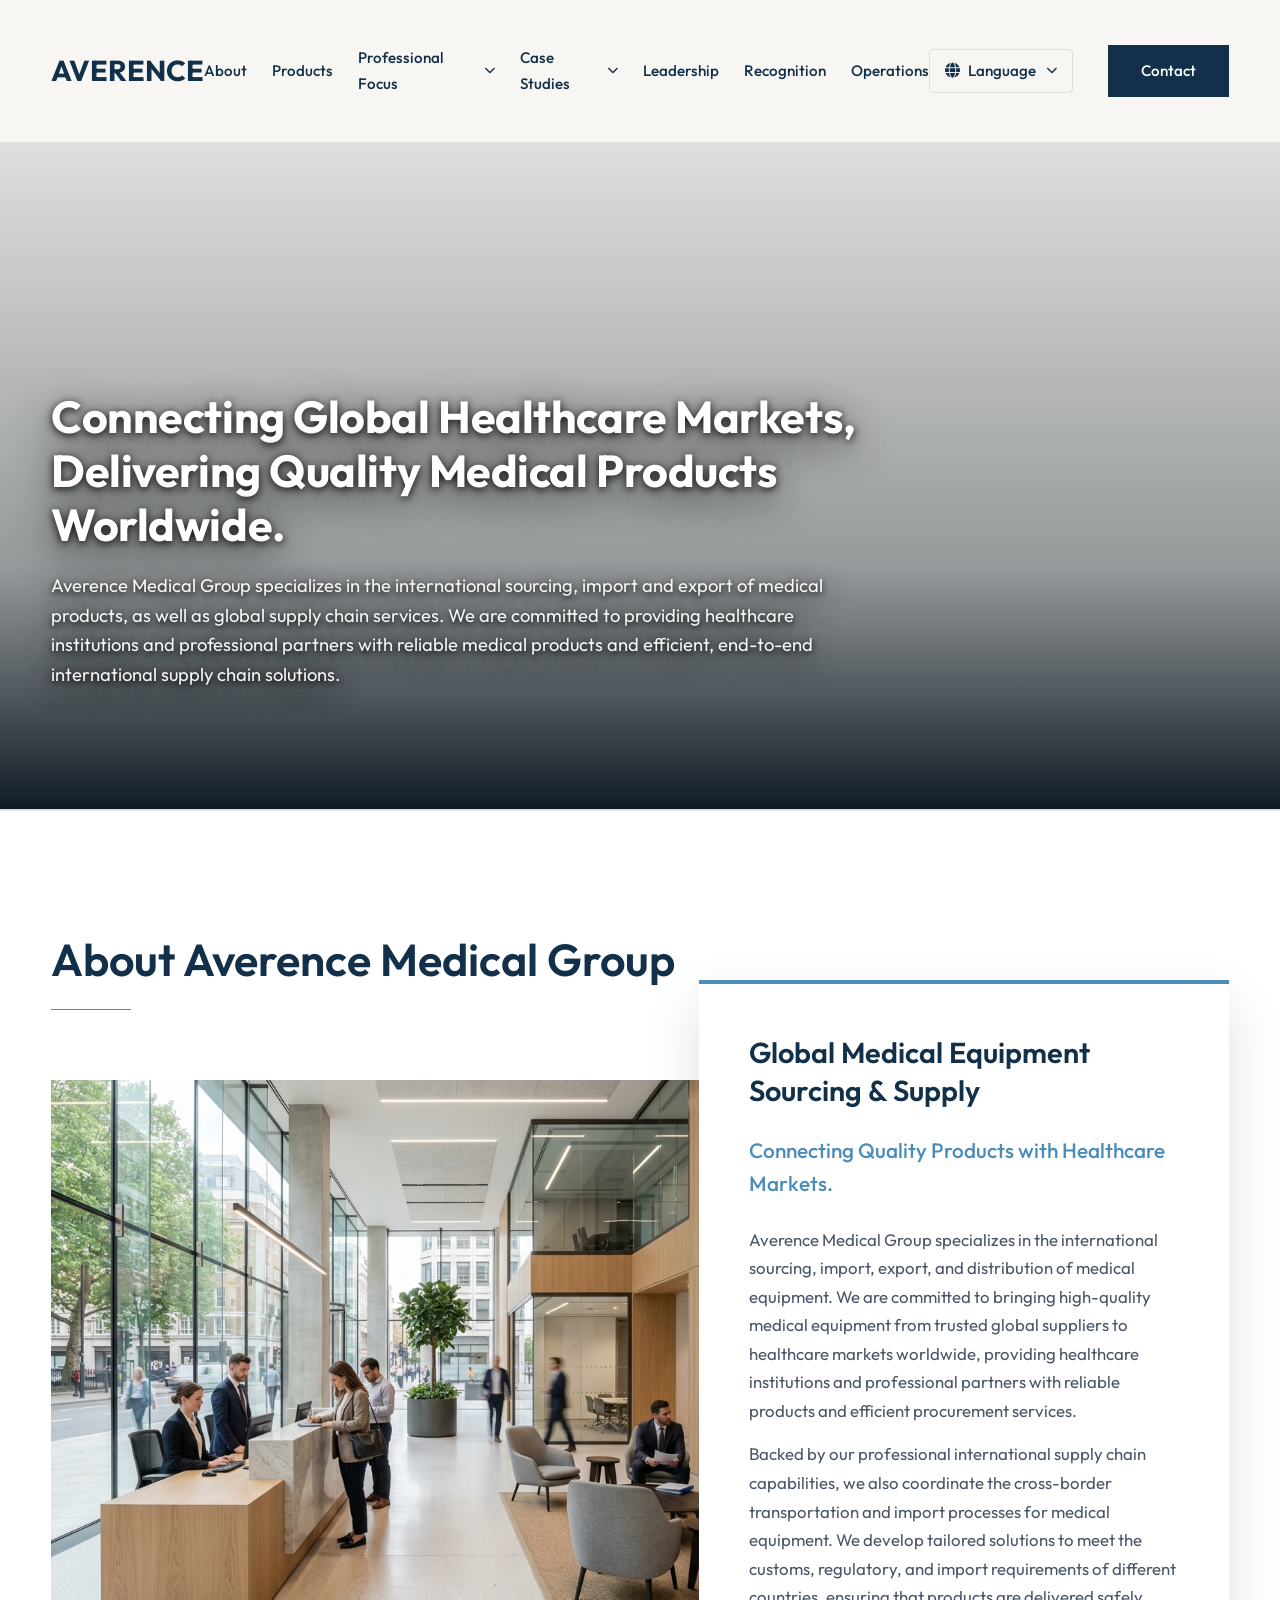
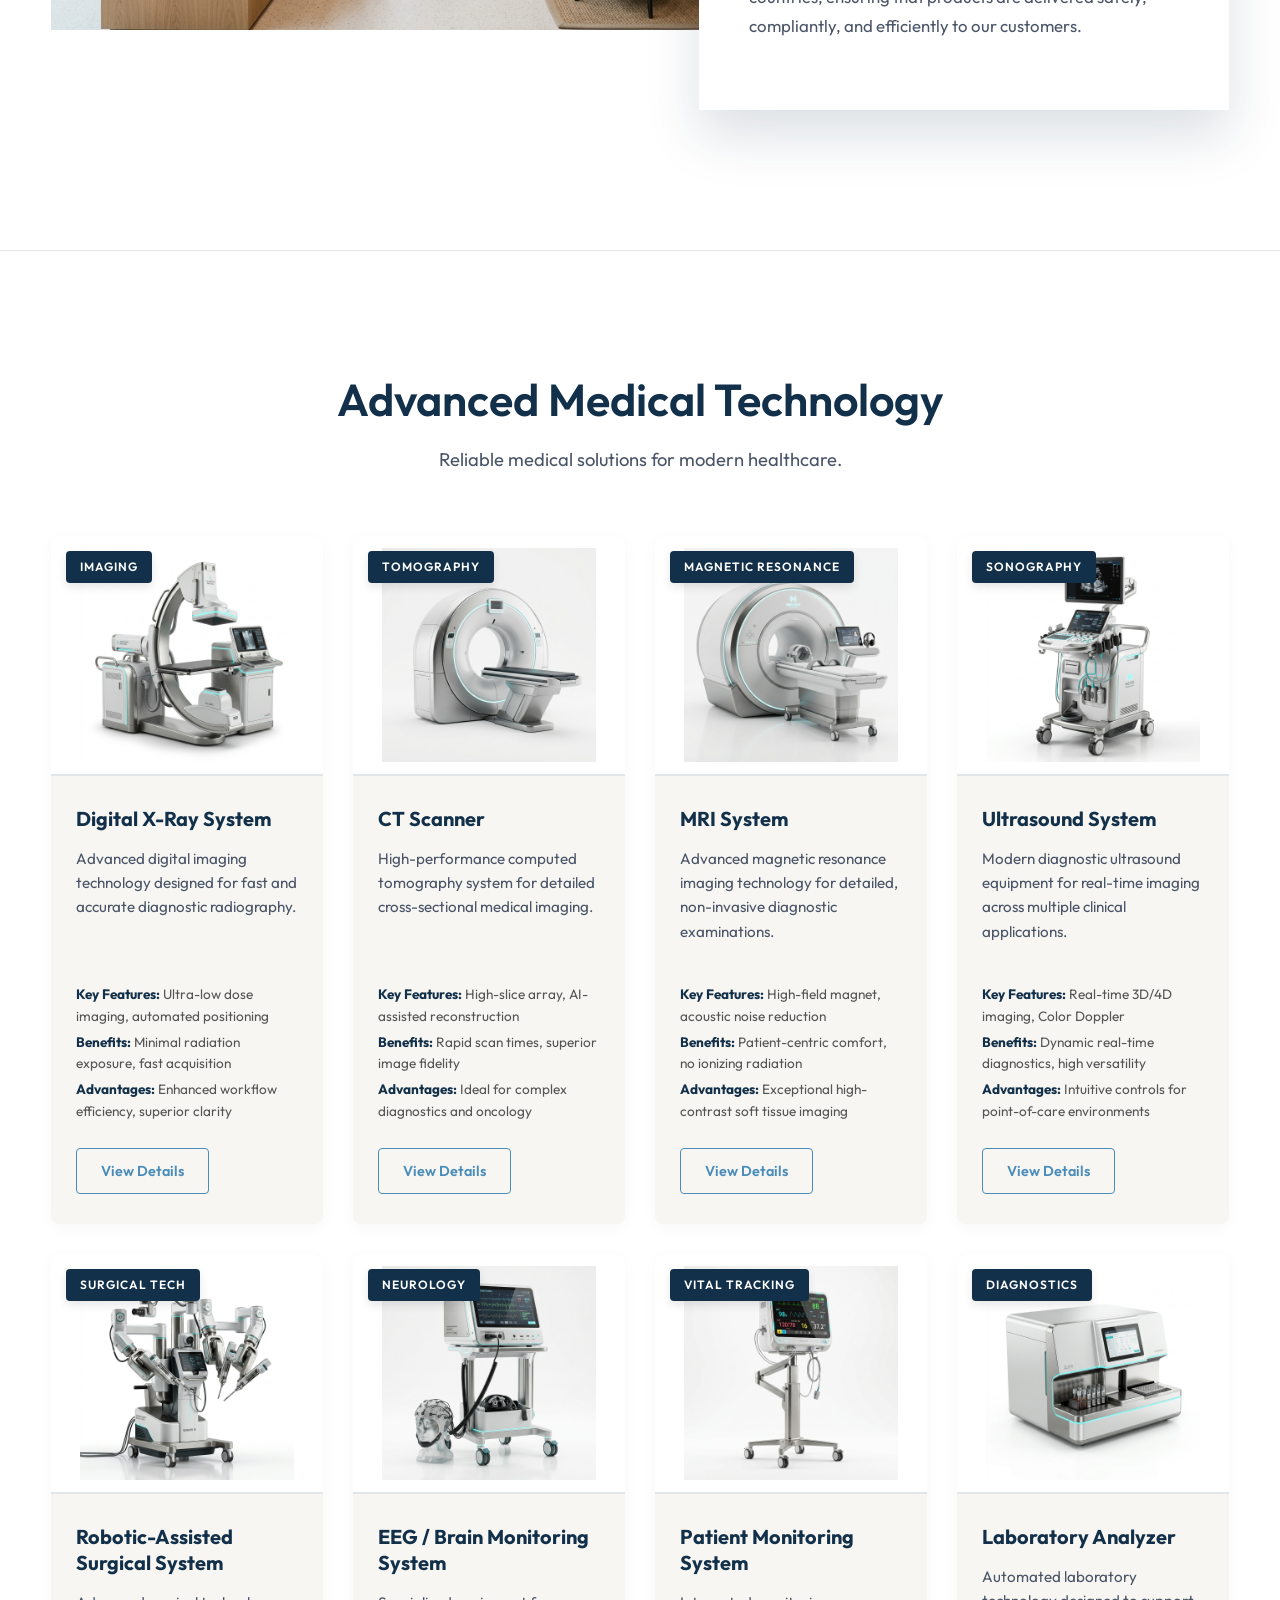
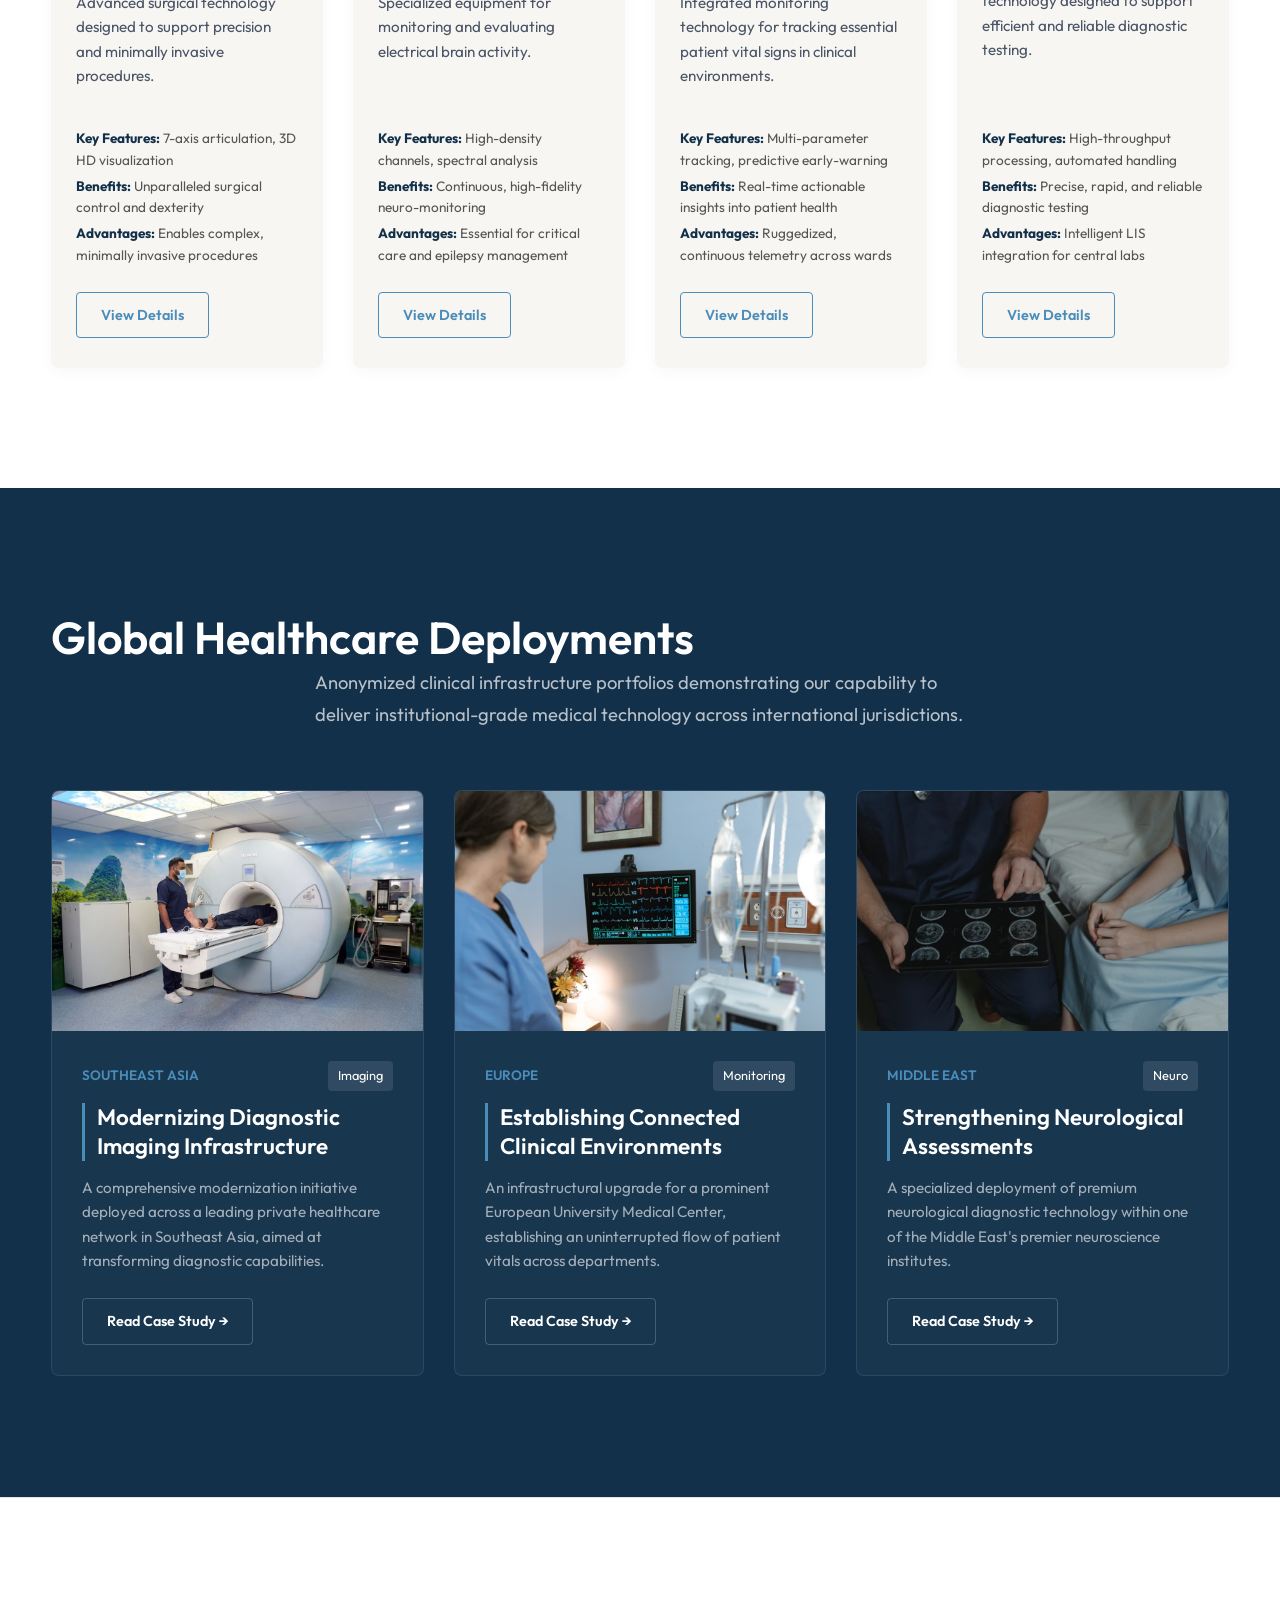
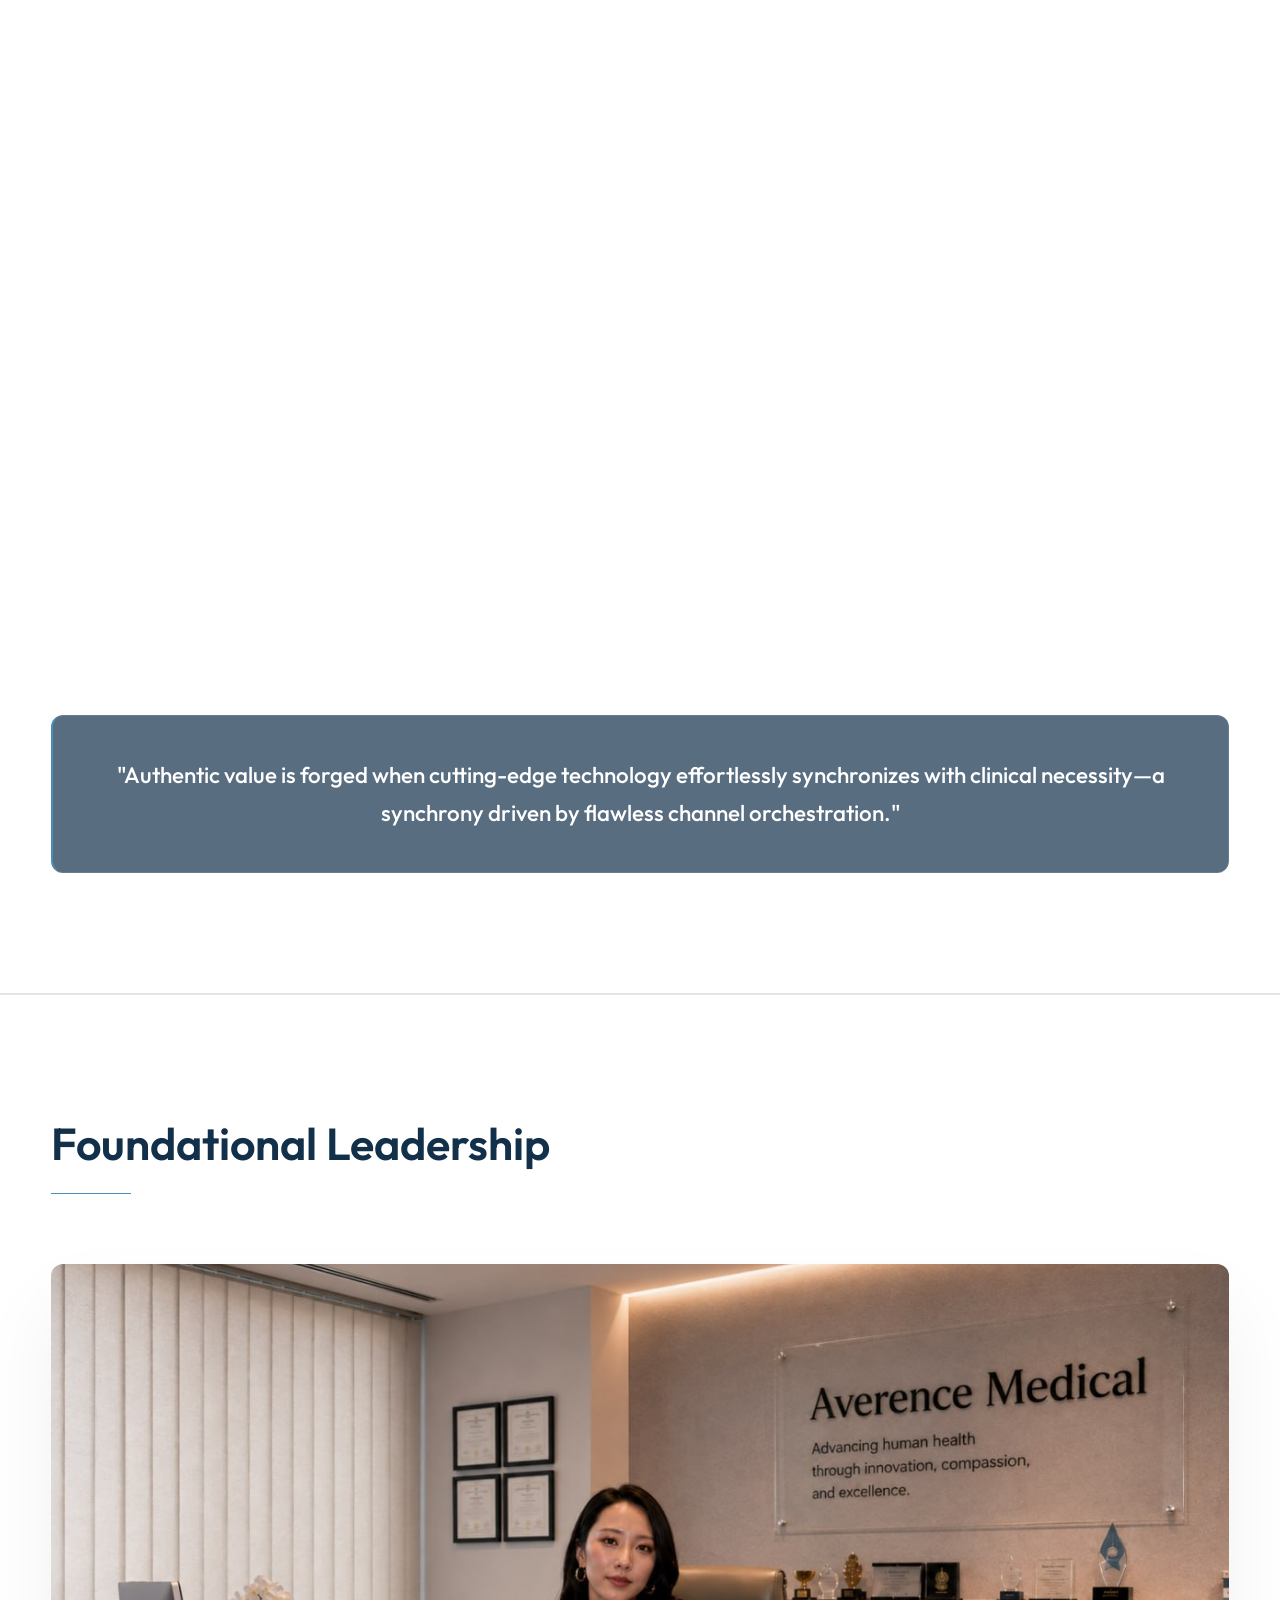
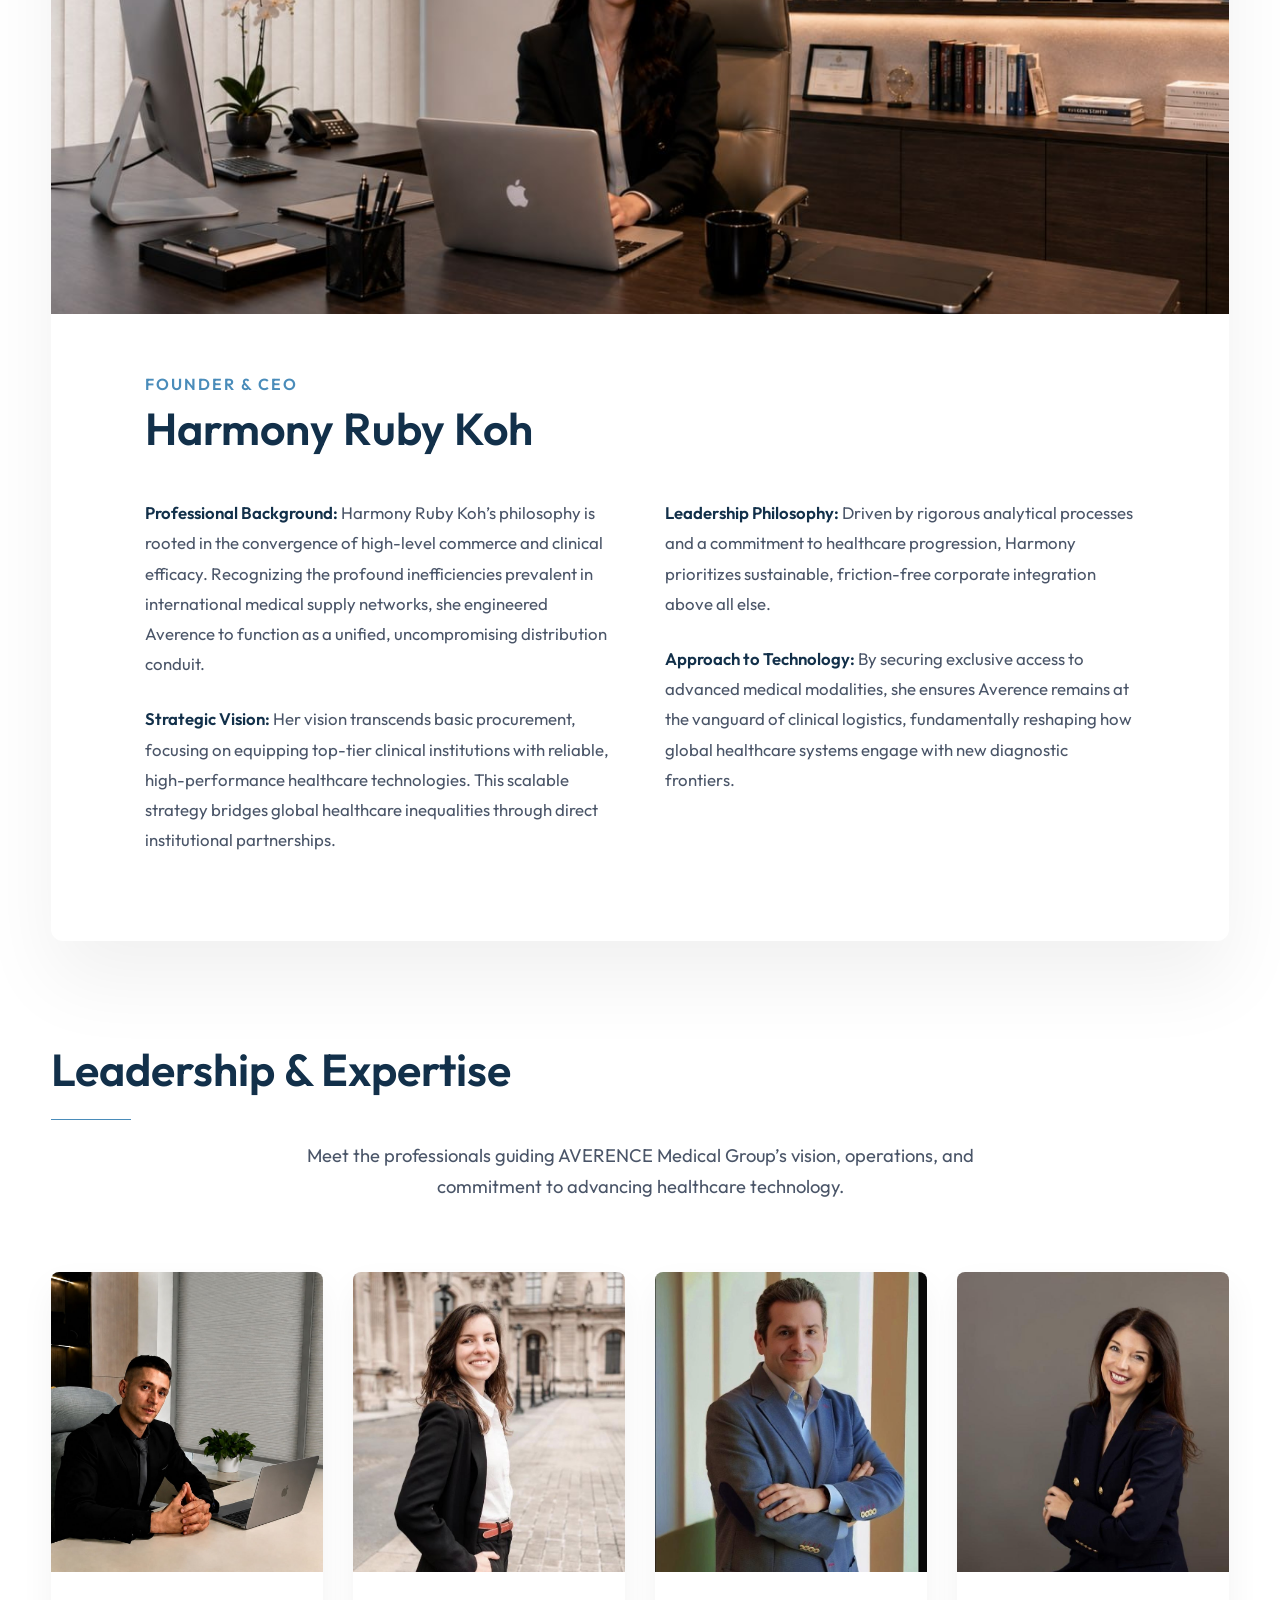
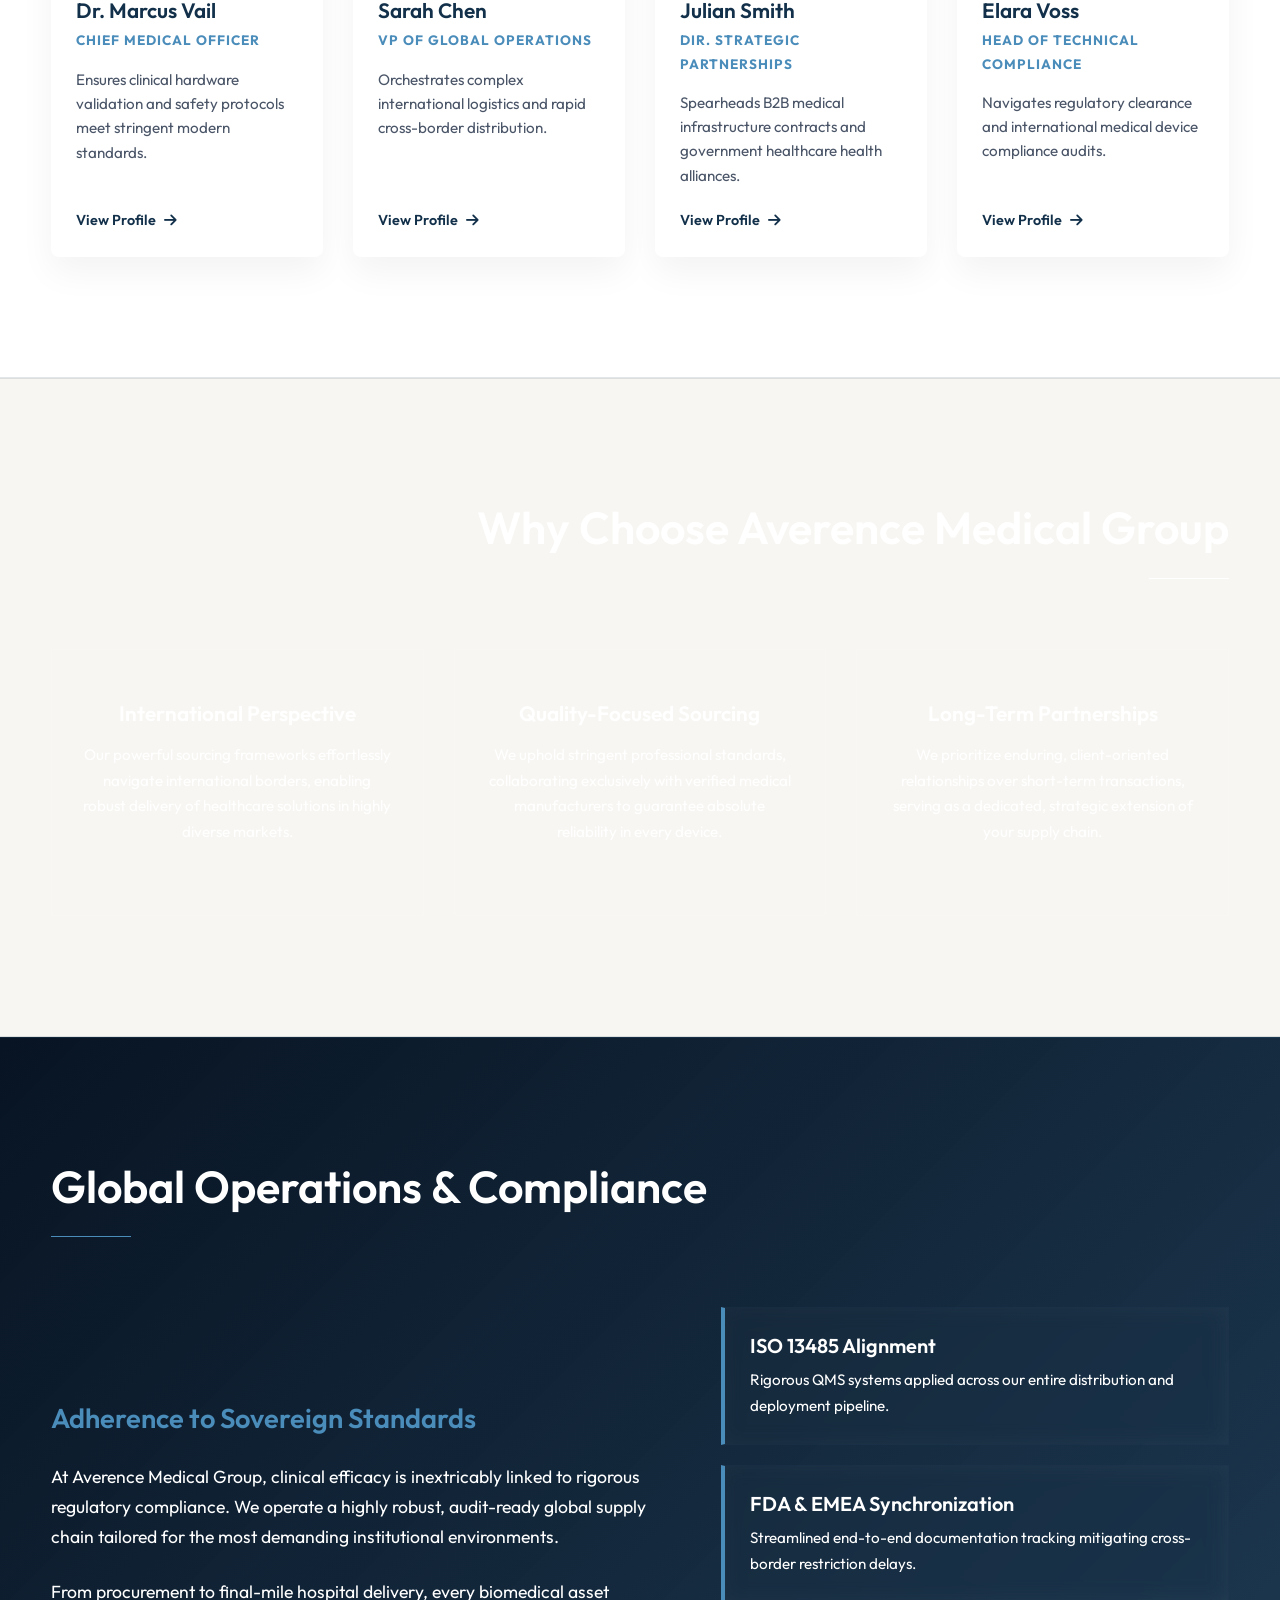
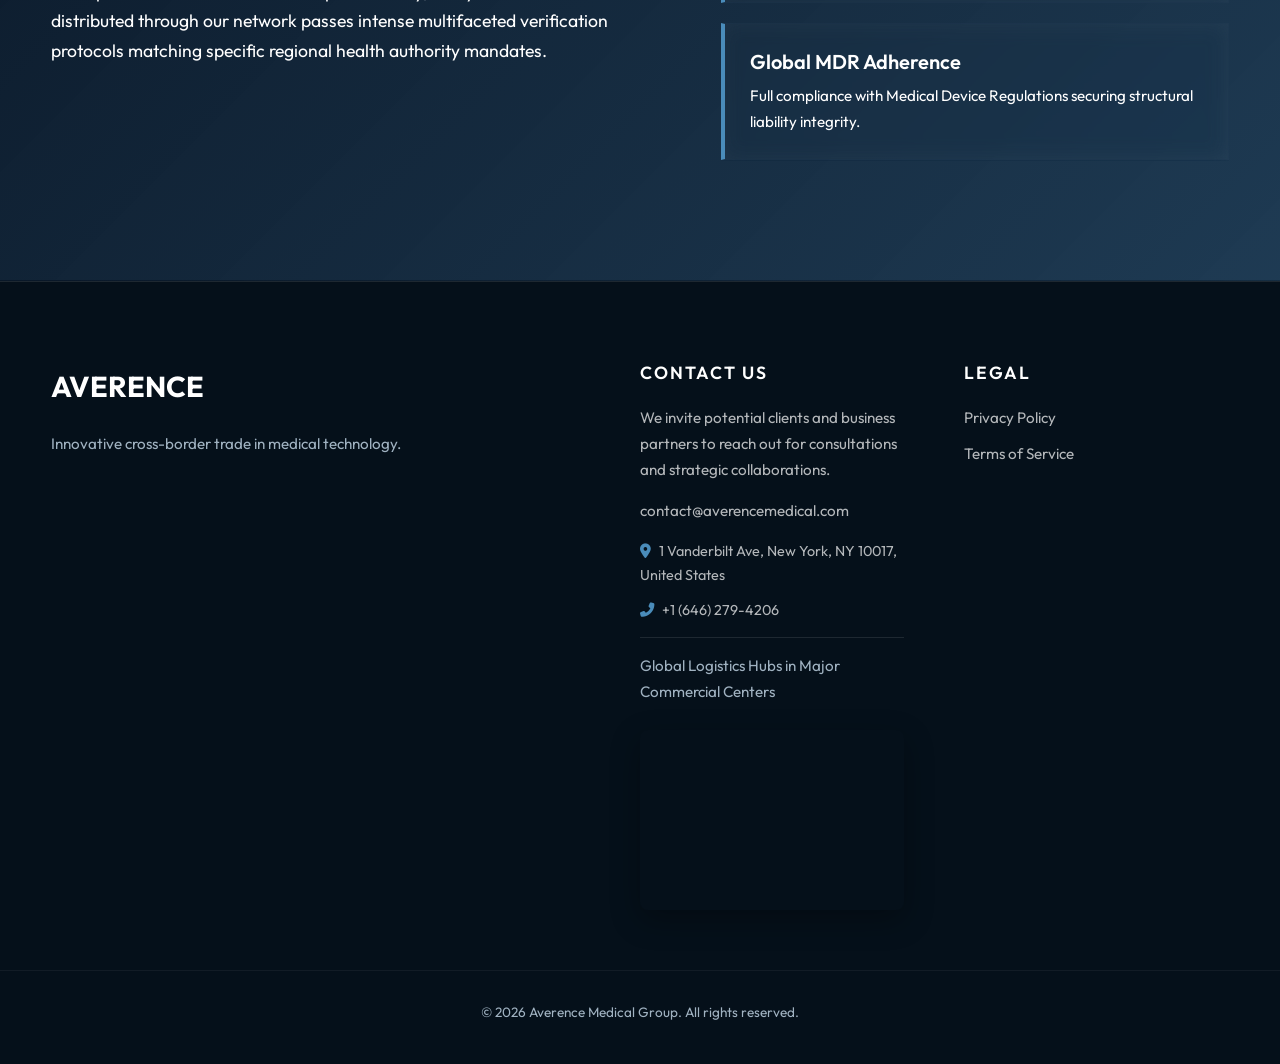
==== commit cd9b2622: "Add files via upload" ====
--- a/index.html
+++ b/index.html
@@ -1,4 +1,4 @@
-<!DOCTYPE html>
+﻿<!DOCTYPE html>
 <html lang="en">
 
 <head>
@@ -18,27 +18,48 @@
     <!-- Google fonts: Outfit for an established, editorial feel -->
     <link rel="preconnect" href="https://fonts.googleapis.com">
     <link rel="preconnect" href="https://fonts.gstatic.com" crossorigin>
-    <link
-        href="https://fonts.googleapis.com/css2?family=Outfit:wght@300;400;500;600;700&display=swap"
-        rel="stylesheet">
+    <link href="https://fonts.googleapis.com/css2?family=Outfit:wght@300;400;500;600;700&display=swap" rel="stylesheet">
     <link rel="stylesheet" href="https://cdnjs.cloudflare.com/ajax/libs/font-awesome/6.4.0/css/all.min.css">
-    <style>
-        /* Uncacheable Mobile Nav Overrides */
-        .mobile-toggle { display: none !important; }
-        @media (max-width: 1024px) {
-            .mobile-toggle { display: block !important; }
-            .nav-links { 
-                position: absolute !important; top: 100% !important; left: 0 !important; 
-                width: 100vw !important; background: #F7F6F2 !important; padding: 40px !important; 
-                flex-direction: column !important; display: none !important; 
-                z-index: 10000 !important; box-shadow: 0 10px 40px rgba(0,0,0,0.5) !important;
-                gap: 25px !important; align-items: center !important; text-align: center !important;
-            }
-            .nav-links.active { display: flex !important; }
-            .nav-actions .btn-primary { display: none !important; }
-            .mega-menu { display: none !important; }
-        }
-    </style>
+    <style>
+        /* Uncacheable Mobile Nav Overrides */
+        .mobile-toggle {
+            display: none !important;
+        }
+
+        @media (max-width: 1024px) {
+            .mobile-toggle {
+                display: block !important;
+            }
+
+            .nav-links {
+                position: absolute !important;
+                top: 100% !important;
+                left: 0 !important;
+                width: 100vw !important;
+                background: #F7F6F2 !important;
+                padding: 40px !important;
+                flex-direction: column !important;
+                display: none !important;
+                z-index: 10000 !important;
+                box-shadow: 0 10px 40px rgba(0, 0, 0, 0.5) !important;
+                gap: 25px !important;
+                align-items: center !important;
+                text-align: center !important;
+            }
+
+            .nav-links.active {
+                display: flex !important;
+            }
+
+            .nav-actions .btn-primary {
+                display: none !important;
+            }
+
+            .mega-menu {
+                display: none !important;
+            }
+        }
+    </style>
 </head>
 
 <body>
@@ -47,11 +68,13 @@
             <div class="logo">
                 <span class="logo-text">AVERENCE</span>
             </div>
-                        <nav class="nav-links">
+            <nav class="nav-links">
                 <a href="index.html#about">About</a>
                 <a href="index.html#products">Products</a>
                 <div class="nav-item has-dropdown">
-                    <a href="index.html#professional-focus" style="display: flex; align-items: center; gap: 5px;">Professional Focus <i class="fas fa-chevron-down" style="font-size:0.7rem;"></i></a>
+                    <a href="index.html#professional-focus"
+                        style="display: flex; align-items: center; gap: 5px;">Professional Focus <i
+                            class="fas fa-chevron-down" style="font-size:0.7rem;"></i></a>
                     <!-- Mega Menu Dropdown -->
                     <div class="mega-menu">
                         <div class="mega-menu-col">
@@ -78,41 +101,55 @@
                     </div>
                 </div>
                 <div class="nav-item simple-dropdown">
-                    <a href="index.html#case-studies" style="display: flex; align-items: center; gap: 5px;" class="case-studies-link">Case Studies <i class="fas fa-chevron-down" style="font-size:0.7rem;"></i></a>
+                    <a href="index.html#case-studies" style="display: flex; align-items: center; gap: 5px;"
+                        class="case-studies-link">Case Studies <i class="fas fa-chevron-down"
+                            style="font-size:0.7rem;"></i></a>
                     <div class="dropdown-menu">
                         <a href="index.html#case-studies">All Case Studies</a>
-                        <a href="case-study.html?id=leading-private-hospital" style="display: flex; justify-content: space-between; align-items: center;">Southeast Asia <i class="fas fa-angle-right" style="font-size: 0.8rem; color: var(--accent-cyan);"></i></a>
-                        <a href="case-study.html?id=university-medical-center" style="display: flex; justify-content: space-between; align-items: center;">Europe <i class="fas fa-angle-right" style="font-size: 0.8rem; color: var(--accent-cyan);"></i></a>
-                        <a href="case-study.html?id=specialized-neuroscience-hospital" style="display: flex; justify-content: space-between; align-items: center;">Middle East <i class="fas fa-angle-right" style="font-size: 0.8rem; color: var(--accent-cyan);"></i></a>
+                        <a href="case-study.html?id=leading-private-hospital"
+                            style="display: flex; justify-content: space-between; align-items: center;">Southeast Asia
+                            <i class="fas fa-angle-right" style="font-size: 0.8rem; color: var(--accent-cyan);"></i></a>
+                        <a href="case-study.html?id=university-medical-center"
+                            style="display: flex; justify-content: space-between; align-items: center;">Europe <i
+                                class="fas fa-angle-right"
+                                style="font-size: 0.8rem; color: var(--accent-cyan);"></i></a>
+                        <a href="case-study.html?id=specialized-neuroscience-hospital"
+                            style="display: flex; justify-content: space-between; align-items: center;">Middle East <i
+                                class="fas fa-angle-right"
+                                style="font-size: 0.8rem; color: var(--accent-cyan);"></i></a>
                     </div>
                 </div>
                 <a href="index.html#leadership">Leadership</a>
                 <a href="index.html#recognition">Recognition</a>
                 <a href="index.html#compliance">Operations</a>
-                <div class="nav-item simple-dropdown lang-mobile">
-                    <a href="#" style="display: flex; align-items: center; gap: 5px;"><i class="fas fa-globe"></i> Language <i class="fas fa-chevron-down" style="font-size:0.7rem;"></i></a>
-                    <div class="dropdown-menu">
-                        <a href="#">English</a>
-                        <a href="#">中文</a>
-                        <a href="#">Español</a>
-                        <a href="#">Français</a>
-                        <a href="#">Deutsch</a>
-                    </div>
-                </div>
+                <div class="nav-item simple-dropdown lang-mobile">
+                    <a href="#" style="display: flex; align-items: center; gap: 5px;"><i class="fas fa-globe"></i>
+                        Language <i class="fas fa-chevron-down" style="font-size:0.7rem;"></i></a>
+                    <div class="dropdown-menu">
+                        <a href="#">English</a>
+                        <a href="#">中文</a>
+                        <a href="#">Español</a>
+                        <a href="#">Français</a>
+                        <a href="#">Deutsch</a>
+                    </div>
+                </div>
             </nav>
 
-            <div class="nav-actions">
-                <div class="nav-item simple-dropdown lang-desktop" style="display: flex; align-items: center; margin-right: 15px;">
-                    <a href="#" style="display: flex; align-items: center; gap: 8px; border: 1px solid var(--border-subtle); padding: 8px 15px; border-radius: 4px; color: var(--primary-navy); text-decoration: none; font-weight: 500;">
-                        <i class="fas fa-globe"></i> Language <i class="fas fa-chevron-down" style="font-size:0.7rem; margin-left: 2px;"></i>
-                    </a>
-                    <div class="dropdown-menu dropdown-right" style="min-width: 150px;">
-                        <a href="#">English</a>
-                        <a href="#">中文</a>
-                        <a href="#">Español</a>
-                        <a href="#">Français</a>
-                        <a href="#">Deutsch</a>
-                    </div>
+            <div class="nav-actions">
+                <div class="nav-item simple-dropdown lang-desktop"
+                    style="display: flex; align-items: center; margin-right: 15px;">
+                    <a href="#"
+                        style="display: flex; align-items: center; gap: 8px; border: 1px solid var(--border-subtle); padding: 8px 15px; border-radius: 4px; color: var(--primary-navy); text-decoration: none; font-weight: 500;">
+                        <i class="fas fa-globe"></i> Language <i class="fas fa-chevron-down"
+                            style="font-size:0.7rem; margin-left: 2px;"></i>
+                    </a>
+                    <div class="dropdown-menu dropdown-right" style="min-width: 150px;">
+                        <a href="#">English</a>
+                        <a href="#">中文</a>
+                        <a href="#">Español</a>
+                        <a href="#">Français</a>
+                        <a href="#">Deutsch</a>
+                    </div>
                 </div>
                 <a href="#contact" class="btn-primary">Contact</a>
                 <div class="mobile-toggle">
@@ -124,23 +161,31 @@
 
     <main>
         <!-- Hero Section -->
-                                                <section class="hero" id="home" style="position: relative; width: 100%; height: 90vh; overflow: hidden;">
-            <!-- Blurred Video Background -->
-            <video autoplay loop muted playsinline style="position: absolute; top: 0; left: 0; width: 100%; height: 100%; object-fit: cover; filter: blur(3px); transform: scale(1.03); z-index: 0;">
-                <source src="assets/herovid.mp4" type="video/mp4">
-            </video>
-            <!-- Hero Gradient Overlay -->
-            <div style="position: absolute; top: 0; left: 0; width: 100%; height: 100%; background: linear-gradient(to top, rgba(5, 16, 26, 0.95) 0%, rgba(5, 16, 26, 0.4) 30%, transparent 100%); z-index: 1;"></div>
-            
-            <div class="container hero-content" style="position: relative; z-index: 2; width: 100%; height: 100%;">
-                <div class="hero-text" style="position: absolute; bottom: 40px; left: 4%; max-width: 800px;">
-                    <h1 class="hero-title" style="font-size: 3.2rem; font-weight: 700; line-height: 1.2; font-family: var(--font-heading); margin-bottom: 20px; color: #ffffff; text-shadow: 0 2px 8px rgba(0,0,0,0.95), 0 10px 40px rgba(0,0,0,0.8);">
-                        We excel in logistics that<br>shape the future of healthcare</h1>
-                    <p class="hero-subtitle" style="font-size: 1.15rem; font-weight: 400; color: rgba(255,255,255,0.95); margin-bottom: 0; max-width: 650px; text-shadow: 0 2px 6px rgba(0,0,0,0.95), 0 8px 30px rgba(0,0,0,0.8); line-height: 1.6;">
-                        Averence Medical Group is a premier international medical sourcing and distribution platform focused on equipping top-tier clinical institutions with reliable, high-performance healthcare technologies.
-                    </p>
-                </div>
-            </div>
+        <section class="hero" id="home" style="position: relative; width: 100%; height: 90vh; overflow: hidden;">
+            <!-- Blurred Video Background -->
+            <video autoplay loop muted playsinline
+                style="position: absolute; top: 0; left: 0; width: 100%; height: 100%; object-fit: cover; filter: blur(3px); transform: scale(1.03); z-index: 0;">
+                <source src="assets/herovid.mp4" type="video/mp4">
+            </video>
+            <!-- Hero Gradient Overlay -->
+            <div
+                style="position: absolute; top: 0; left: 0; width: 100%; height: 100%; background: linear-gradient(to top, rgba(5, 16, 26, 0.95) 0%, rgba(5, 16, 26, 0.4) 30%, transparent 100%); z-index: 1;">
+            </div>
+
+            <div class="container hero-content" style="position: relative; z-index: 2; width: 100%; height: 100%;">
+                <div class="hero-text" style="position: absolute; bottom: 40px; left: 4%; max-width: 950px;">
+                    <h1 class="hero-title"
+                        style="font-size: 2.8rem; font-weight: 700; line-height: 1.2; font-family: var(--font-heading); margin-bottom: 20px; color: #ffffff; text-shadow: 0 2px 8px rgba(0,0,0,0.95), 0 10px 40px rgba(0,0,0,0.8);">
+                        Connecting Global Healthcare Markets,<br>Delivering Quality Medical Products Worldwide.</h1>
+                    <p class="hero-subtitle"
+                        style="font-size: 1.15rem; font-weight: 400; color: rgba(255,255,255,0.95); margin-bottom: 0; max-width: 800px; text-shadow: 0 2px 6px rgba(0,0,0,0.95), 0 8px 30px rgba(0,0,0,0.8); line-height: 1.6;">
+                        Averence Medical Group specializes in the international sourcing, import and export of medical
+                        products, as well as global supply chain services. We are committed to providing healthcare
+                        institutions and professional partners with reliable medical products and efficient, end-to-end
+                        international supply chain solutions.
+                    </p>
+                </div>
+            </div>
         </section>
 
         <!-- Corporate Identity (Linked to #about) -->
@@ -150,250 +195,390 @@
                     <h2>About Averence Medical Group</h2>
                     <div class="header-line"></div>
                 </div>
-                <div style="position: relative; margin-top: 50px;">
+                <div class="about-container" style="position: relative; margin-top: 50px;">
                     <!-- LEFT COLUMN 65% IMAGE -->
-                    <div
+                    <div class="about-image"
                         style="width: 65%; height: 550px; border-radius: var(--border-radius); overflow: hidden; box-shadow: var(--shadow-subtle);">
                         <img src="assets/about_office.png" alt="Averence Global Headquarters"
                             style="width: 100%; height: 100%; object-fit: cover;">
                     </div>
 
                     <!-- RIGHT COLUMN 45% TEXT CARD (OVERLAPPING) -->
-                    <div class="card"
+                    <div class="card about-text-card"
                         style="position: absolute; right: 0; bottom: -80px; width: 45%; padding: 50px; background: white; border-top: 4px solid var(--accent-cyan); box-shadow: 0 25px 50px rgba(18, 48, 74, 0.15); z-index: 10; border-radius: var(--border-radius);">
                         <h3 class="card-title"
-                            style="font-size: 1.8rem; margin-bottom: 25px; color: var(--text-primary);">Our Professional
-                            Approach</h3>
+                            style="font-size: 1.8rem; margin-bottom: 25px; color: var(--text-primary);">Global Medical
+                            Equipment Sourcing & Supply</h3>
                         <p class="lead"
                             style="font-size: 1.3rem; font-weight: 500; color: var(--accent-cyan); margin-bottom: 25px; line-height: 1.6;">
-                            Bridging the gap between groundbreaking medical innovations and the specialized needs of
-                            healthcare providers across borders.</p>
+                            Connecting Quality Products with Healthcare Markets.</p>
+                        <p
+                            style="font-size: 1.05rem; margin-bottom: 15px; color: var(--text-secondary); line-height: 1.7;">
+                            Averence Medical Group specializes in the international sourcing, import, export, and
+                            distribution of medical equipment. We are committed to bringing high-quality medical
+                            equipment from trusted global suppliers to healthcare markets worldwide, providing
+                            healthcare institutions and professional partners with reliable products and efficient
+                            procurement services.
+                        </p>
                         <p
                             style="font-size: 1.05rem; margin-bottom: 20px; color: var(--text-secondary); line-height: 1.7;">
-                            At Averence Medical Group, we operate at the intersection of international business and
-                            elite healthcare operations. As an established logistics entity, our objective is to supply
-                            quality-assured clinical solutions to premier hospitals and research facilities worldwide.
+                            Backed by our professional international supply chain capabilities, we also coordinate the
+                            cross-border transportation and import processes for medical equipment. We develop tailored
+                            solutions to meet the customs, regulatory, and import requirements of different countries,
+                            ensuring that products are delivered safely, compliantly, and efficiently to our customers.
                         </p>
-                        <ul style="list-style: none; padding-left: 0; margin-top: 25px;">
-                            <li style="margin-bottom: 15px; font-size: 0.95rem; color: var(--text-secondary);">
-                                <strong><i class="fas fa-check"
-                                        style="color: var(--accent-cyan); margin-right: 10px;"></i> Professional
-                                    Expertise:</strong> Decades of institutional knowledge guaranteeing rigorous
-                                vetting.
-                            </li>
-                            <li style="margin-bottom: 0; font-size: 0.95rem; color: var(--text-secondary);"><strong><i
-                                        class="fas fa-check" style="color: var(--accent-cyan); margin-right: 10px;"></i>
-                                    Steadfast Reliability:</strong> Unwavering commitment to transparent, dependable
-                                operational execution.</li>
-                        </ul>
                     </div>
                 </div>
                 <!-- Structural spacer to clear absolute overlap -->
-                <div style="height: 100px;"></div>
+                <div class="about-spacer" style="height: 100px;"></div>
             </div>
         </section>
 
-        <!-- Product Catalog -->
-        <section class="products section-light" id="products" style="background-color: #ffffff; padding: 120px 0;">
-            <div class="container">
-                <div class="section-header" style="text-align: center; margin-bottom: 60px;">
-                    <h2 style="font-size: 2.8rem; color: var(--primary-navy); margin-bottom: 15px; font-family: var(--font-heading);">Advanced Medical Technology</h2>
-                    <p style="font-size: 1.15rem; color: var(--text-secondary); max-width: 600px; margin: 0 auto;">Reliable medical solutions for modern healthcare.</p>
-                </div>
-                
-                <div class="product-grid">
-                    <!-- Product 1 -->
-                    <div class="product-card" style="cursor: pointer;" onclick="window.location.href='product.html?id=digital-xray-system'">
-                        <div class="product-image">
-                            <span class="category-label">Imaging</span>
-                            <img src="assets/product_xray.png" alt="Digital X-Ray System">
-                        </div>
-                        <div class="product-info">
-                            <h3 class="product-title">Digital X-Ray System</h3>
-                            <p class="product-desc">Advanced digital imaging technology designed for fast and accurate diagnostic radiography.</p>
-                            <a href="product.html?id=digital-xray-system" class="btn-product">View Details</a>
-                        </div>
-                    </div>
-                    <!-- Product 2 -->
-                    <div class="product-card" style="cursor: pointer;" onclick="window.location.href='product.html?id=ct-scanner'">
-                        <div class="product-image">
-                            <span class="category-label">Tomography</span>
-                            <img src="assets/product_ct.png" alt="CT Scanner">
-                        </div>
-                        <div class="product-info">
-                            <h3 class="product-title">CT Scanner</h3>
-                            <p class="product-desc">High-performance computed tomography system for detailed cross-sectional medical imaging.</p>
-                            <a href="product.html?id=ct-scanner" class="btn-product">View Details</a>
-                        </div>
-                    </div>
-                    <!-- Product 3 -->
-                    <div class="product-card" style="cursor: pointer;" onclick="window.location.href='product.html?id=mri-system'">
-                        <div class="product-image">
-                            <span class="category-label">Magnetic Resonance</span>
-                            <img src="assets/product_mri.png" alt="MRI System">
-                        </div>
-                        <div class="product-info">
-                            <h3 class="product-title">MRI System</h3>
-                            <p class="product-desc">Advanced magnetic resonance imaging technology for detailed, non-invasive diagnostic examinations.</p>
-                            <a href="product.html?id=mri-system" class="btn-product">View Details</a>
-                        </div>
-                    </div>
-                    <!-- Product 4 -->
-                    <div class="product-card" style="cursor: pointer;" onclick="window.location.href='product.html?id=ultrasound-system'">
-                        <div class="product-image">
-                            <span class="category-label">Sonography</span>
-                            <img src="assets/product_ultrasound.png" alt="Ultrasound System">
-                        </div>
-                        <div class="product-info">
-                            <h3 class="product-title">Ultrasound System</h3>
-                            <p class="product-desc">Modern diagnostic ultrasound equipment for real-time imaging across multiple clinical applications.</p>
-                            <a href="product.html?id=ultrasound-system" class="btn-product">View Details</a>
-                        </div>
-                    </div>
-                    <!-- Product 5 -->
-                    <div class="product-card" style="cursor: pointer;" onclick="window.location.href='product.html?id=robotic-surgical-system'">
-                        <div class="product-image">
-                            <span class="category-label">Surgical Tech</span>
-                            <img src="assets/product_robot.png" alt="Robotic Surgical System">
-                        </div>
-                        <div class="product-info">
-                            <h3 class="product-title">Robotic-Assisted Surgical System</h3>
-                            <p class="product-desc">Advanced surgical technology designed to support precision and minimally invasive procedures.</p>
-                            <a href="product.html?id=robotic-surgical-system" class="btn-product">View Details</a>
-                        </div>
-                    </div>
-                    <!-- Product 6 -->
-                    <div class="product-card" style="cursor: pointer;" onclick="window.location.href='product.html?id=eeg-monitoring-system'">
-                        <div class="product-image">
-                            <span class="category-label">Neurology</span>
-                            <img src="assets/product_eeg.png" alt="EEG Monitoring System">
-                        </div>
-                        <div class="product-info">
-                            <h3 class="product-title">EEG / Brain Monitoring System</h3>
-                            <p class="product-desc">Specialized equipment for monitoring and evaluating electrical brain activity.</p>
-                            <a href="product.html?id=eeg-monitoring-system" class="btn-product">View Details</a>
-                        </div>
-                    </div>
-                    <!-- Product 7 -->
-                    <div class="product-card" style="cursor: pointer;" onclick="window.location.href='product.html?id=patient-monitoring-system'">
-                        <div class="product-image">
-                            <span class="category-label">Vital Tracking</span>
-                            <img src="assets/product_monitor.png" alt="Patient Monitoring System">
-                        </div>
-                        <div class="product-info">
-                            <h3 class="product-title">Patient Monitoring System</h3>
-                            <p class="product-desc">Integrated monitoring technology for tracking essential patient vital signs in clinical environments.</p>
-                            <a href="product.html?id=patient-monitoring-system" class="btn-product">View Details</a>
-                        </div>
-                    </div>
-                    <!-- Product 8 -->
-                    <div class="product-card" style="cursor: pointer;" onclick="window.location.href='product.html?id=laboratory-analyzer'">
-                        <div class="product-image">
-                            <span class="category-label">Diagnostics</span>
-                            <img src="assets/product_lab.png" alt="Laboratory Analyzer">
-                        </div>
-                        <div class="product-info">
-                            <h3 class="product-title">Laboratory Analyzer</h3>
-                            <p class="product-desc">Automated laboratory technology designed to support efficient and reliable diagnostic testing.</p>
-                            <a href="product.html?id=laboratory-analyzer" class="btn-product">View Details</a>
-                        </div>
-                    </div>
-                </div>
-                
-                
-            </div>
-        </section>
-
-        <!-- Professional Focus (Linked to #professional-focus) -->
-
-
-
-
-
-
- 
-
- 
-
- 
-
- 
-
- 
-
- 
-
- 
-
- 
-
+        <!-- Product Catalog -->
+        <section class="products section-light" id="products" style="background-color: #ffffff; padding: 120px 0;">
+            <div class="container">
+                <div class="section-header" style="text-align: center; margin-bottom: 60px;">
+                    <h2
+                        style="font-size: 2.8rem; color: var(--primary-navy); margin-bottom: 15px; font-family: var(--font-heading);">
+                        Advanced Medical Technology</h2>
+                    <p style="font-size: 1.15rem; color: var(--text-secondary); max-width: 600px; margin: 0 auto;">
+                        Reliable medical solutions for modern healthcare.</p>
+                </div>
+
+                <div class="product-grid">
+                    <!-- Product 1 -->
+                    <div class="product-card" style="cursor: pointer;"
+                        onclick="window.location.href='product.html?id=digital-xray-system'">
+                        <div class="product-image">
+                            <span class="category-label">Imaging</span>
+                            <img src="assets/product_xray.png" alt="Digital X-Ray System">
+                        </div>
+                        <div class="product-info">
+                            <h3 class="product-title">Digital X-Ray System</h3>
+                            <p class="product-desc">Advanced digital imaging technology designed for fast and accurate
+                                diagnostic radiography.</p>
+                            <ul class="product-specs"
+                                style="list-style: none; padding: 0; margin: 15px 0 25px 0; font-size: 0.85rem; color: #555; line-height: 1.6;">
+                                <li style="margin-bottom: 4px;"><strong style="color: var(--primary-navy);">Key
+                                        Features:</strong> Ultra-low dose imaging, automated positioning</li>
+                                <li style="margin-bottom: 4px;"><strong
+                                        style="color: var(--primary-navy);">Benefits:</strong> Minimal radiation
+                                    exposure, fast acquisition</li>
+                                <li><strong style="color: var(--primary-navy);">Advantages:</strong> Enhanced workflow
+                                    efficiency, superior clarity</li>
+                            </ul>
+                            <a href="product.html?id=digital-xray-system" class="btn-product">View Details</a>
+                        </div>
+                    </div>
+                    <!-- Product 2 -->
+                    <div class="product-card" style="cursor: pointer;"
+                        onclick="window.location.href='product.html?id=ct-scanner'">
+                        <div class="product-image">
+                            <span class="category-label">Tomography</span>
+                            <img src="assets/product_ct.png" alt="CT Scanner">
+                        </div>
+                        <div class="product-info">
+                            <h3 class="product-title">CT Scanner</h3>
+                            <p class="product-desc">High-performance computed tomography system for detailed
+                                cross-sectional medical imaging.</p>
+                            <ul class="product-specs"
+                                style="list-style: none; padding: 0; margin: 15px 0 25px 0; font-size: 0.85rem; color: #555; line-height: 1.6;">
+                                <li style="margin-bottom: 4px;"><strong style="color: var(--primary-navy);">Key
+                                        Features:</strong> High-slice array, AI-assisted reconstruction</li>
+                                <li style="margin-bottom: 4px;"><strong
+                                        style="color: var(--primary-navy);">Benefits:</strong> Rapid scan times,
+                                    superior image fidelity</li>
+                                <li><strong style="color: var(--primary-navy);">Advantages:</strong> Ideal for complex
+                                    diagnostics and oncology</li>
+                            </ul>
+                            <a href="product.html?id=ct-scanner" class="btn-product">View Details</a>
+                        </div>
+                    </div>
+                    <!-- Product 3 -->
+                    <div class="product-card" style="cursor: pointer;"
+                        onclick="window.location.href='product.html?id=mri-system'">
+                        <div class="product-image">
+                            <span class="category-label">Magnetic Resonance</span>
+                            <img src="assets/product_mri.png" alt="MRI System">
+                        </div>
+                        <div class="product-info">
+                            <h3 class="product-title">MRI System</h3>
+                            <p class="product-desc">Advanced magnetic resonance imaging technology for detailed,
+                                non-invasive diagnostic examinations.</p>
+                            <ul class="product-specs"
+                                style="list-style: none; padding: 0; margin: 15px 0 25px 0; font-size: 0.85rem; color: #555; line-height: 1.6;">
+                                <li style="margin-bottom: 4px;"><strong style="color: var(--primary-navy);">Key
+                                        Features:</strong> High-field magnet, acoustic noise reduction</li>
+                                <li style="margin-bottom: 4px;"><strong
+                                        style="color: var(--primary-navy);">Benefits:</strong> Patient-centric comfort,
+                                    no ionizing radiation</li>
+                                <li><strong style="color: var(--primary-navy);">Advantages:</strong> Exceptional
+                                    high-contrast soft tissue imaging</li>
+                            </ul>
+                            <a href="product.html?id=mri-system" class="btn-product">View Details</a>
+                        </div>
+                    </div>
+                    <!-- Product 4 -->
+                    <div class="product-card" style="cursor: pointer;"
+                        onclick="window.location.href='product.html?id=ultrasound-system'">
+                        <div class="product-image">
+                            <span class="category-label">Sonography</span>
+                            <img src="assets/product_ultrasound.png" alt="Ultrasound System">
+                        </div>
+                        <div class="product-info">
+                            <h3 class="product-title">Ultrasound System</h3>
+                            <p class="product-desc">Modern diagnostic ultrasound equipment for real-time imaging across
+                                multiple clinical applications.</p>
+                            <ul class="product-specs"
+                                style="list-style: none; padding: 0; margin: 15px 0 25px 0; font-size: 0.85rem; color: #555; line-height: 1.6;">
+                                <li style="margin-bottom: 4px;"><strong style="color: var(--primary-navy);">Key
+                                        Features:</strong> Real-time 3D/4D imaging, Color Doppler</li>
+                                <li style="margin-bottom: 4px;"><strong
+                                        style="color: var(--primary-navy);">Benefits:</strong> Dynamic real-time
+                                    diagnostics, high versatility</li>
+                                <li><strong style="color: var(--primary-navy);">Advantages:</strong> Intuitive controls
+                                    for point-of-care environments</li>
+                            </ul>
+                            <a href="product.html?id=ultrasound-system" class="btn-product">View Details</a>
+                        </div>
+                    </div>
+                    <!-- Product 5 -->
+                    <div class="product-card" style="cursor: pointer;"
+                        onclick="window.location.href='product.html?id=robotic-surgical-system'">
+                        <div class="product-image">
+                            <span class="category-label">Surgical Tech</span>
+                            <img src="assets/product_robot.png" alt="Robotic Surgical System">
+                        </div>
+                        <div class="product-info">
+                            <h3 class="product-title">Robotic-Assisted Surgical System</h3>
+                            <p class="product-desc">Advanced surgical technology designed to support precision and
+                                minimally invasive procedures.</p>
+                            <ul class="product-specs"
+                                style="list-style: none; padding: 0; margin: 15px 0 25px 0; font-size: 0.85rem; color: #555; line-height: 1.6;">
+                                <li style="margin-bottom: 4px;"><strong style="color: var(--primary-navy);">Key
+                                        Features:</strong> 7-axis articulation, 3D HD visualization</li>
+                                <li style="margin-bottom: 4px;"><strong
+                                        style="color: var(--primary-navy);">Benefits:</strong> Unparalleled surgical
+                                    control and dexterity</li>
+                                <li><strong style="color: var(--primary-navy);">Advantages:</strong> Enables complex,
+                                    minimally invasive procedures</li>
+                            </ul>
+                            <a href="product.html?id=robotic-surgical-system" class="btn-product">View Details</a>
+                        </div>
+                    </div>
+                    <!-- Product 6 -->
+                    <div class="product-card" style="cursor: pointer;"
+                        onclick="window.location.href='product.html?id=eeg-monitoring-system'">
+                        <div class="product-image">
+                            <span class="category-label">Neurology</span>
+                            <img src="assets/product_eeg.png" alt="EEG Monitoring System">
+                        </div>
+                        <div class="product-info">
+                            <h3 class="product-title">EEG / Brain Monitoring System</h3>
+                            <p class="product-desc">Specialized equipment for monitoring and evaluating electrical brain
+                                activity.</p>
+                            <ul class="product-specs"
+                                style="list-style: none; padding: 0; margin: 15px 0 25px 0; font-size: 0.85rem; color: #555; line-height: 1.6;">
+                                <li style="margin-bottom: 4px;"><strong style="color: var(--primary-navy);">Key
+                                        Features:</strong> High-density channels, spectral analysis</li>
+                                <li style="margin-bottom: 4px;"><strong
+                                        style="color: var(--primary-navy);">Benefits:</strong> Continuous, high-fidelity
+                                    neuro-monitoring</li>
+                                <li><strong style="color: var(--primary-navy);">Advantages:</strong> Essential for
+                                    critical care and epilepsy management</li>
+                            </ul>
+                            <a href="product.html?id=eeg-monitoring-system" class="btn-product">View Details</a>
+                        </div>
+                    </div>
+                    <!-- Product 7 -->
+                    <div class="product-card" style="cursor: pointer;"
+                        onclick="window.location.href='product.html?id=patient-monitoring-system'">
+                        <div class="product-image">
+                            <span class="category-label">Vital Tracking</span>
+                            <img src="assets/product_monitor.png" alt="Patient Monitoring System">
+                        </div>
+                        <div class="product-info">
+                            <h3 class="product-title">Patient Monitoring System</h3>
+                            <p class="product-desc">Integrated monitoring technology for tracking essential patient
+                                vital signs in clinical environments.</p>
+                            <ul class="product-specs"
+                                style="list-style: none; padding: 0; margin: 15px 0 25px 0; font-size: 0.85rem; color: #555; line-height: 1.6;">
+                                <li style="margin-bottom: 4px;"><strong style="color: var(--primary-navy);">Key
+                                        Features:</strong> Multi-parameter tracking, predictive early-warning</li>
+                                <li style="margin-bottom: 4px;"><strong
+                                        style="color: var(--primary-navy);">Benefits:</strong> Real-time actionable
+                                    insights into patient health</li>
+                                <li><strong style="color: var(--primary-navy);">Advantages:</strong> Ruggedized,
+                                    continuous telemetry across wards</li>
+                            </ul>
+                            <a href="product.html?id=patient-monitoring-system" class="btn-product">View Details</a>
+                        </div>
+                    </div>
+                    <!-- Product 8 -->
+                    <div class="product-card" style="cursor: pointer;"
+                        onclick="window.location.href='product.html?id=laboratory-analyzer'">
+                        <div class="product-image">
+                            <span class="category-label">Diagnostics</span>
+                            <img src="assets/product_lab.png" alt="Laboratory Analyzer">
+                        </div>
+                        <div class="product-info">
+                            <h3 class="product-title">Laboratory Analyzer</h3>
+                            <p class="product-desc">Automated laboratory technology designed to support efficient and
+                                reliable diagnostic testing.</p>
+                            <ul class="product-specs"
+                                style="list-style: none; padding: 0; margin: 15px 0 25px 0; font-size: 0.85rem; color: #555; line-height: 1.6;">
+                                <li style="margin-bottom: 4px;"><strong style="color: var(--primary-navy);">Key
+                                        Features:</strong> High-throughput processing, automated handling</li>
+                                <li style="margin-bottom: 4px;"><strong
+                                        style="color: var(--primary-navy);">Benefits:</strong> Precise, rapid, and
+                                    reliable diagnostic testing</li>
+                                <li><strong style="color: var(--primary-navy);">Advantages:</strong> Intelligent LIS
+                                    integration for central labs</li>
+                            </ul>
+                            <a href="product.html?id=laboratory-analyzer" class="btn-product">View Details</a>
+                        </div>
+                    </div>
+                </div>
+
+
+            </div>
+        </section>
+
+        <!-- Professional Focus (Linked to #professional-focus) -->
+
+
+
+
+
+
+
+
+
+
+
+
+
+
+
+
+
+
+
+
+
+
 
         <!-- Case Studies Portfolio -->
-        <section class="case-studies section-dark" id="case-studies" style="background-color: var(--primary-navy); padding: 120px 0;">
+        <section class="case-studies section-dark" id="case-studies"
+            style="background-color: var(--primary-navy); padding: 120px 0;">
             <div class="container fade-in-section">
                 <div class="section-title text-center" style="margin-bottom: 60px;">
                     <h2 style="font-size: 2.8rem; color: #fff;">Global Healthcare Deployments</h2>
-                    <p style="font-size: 1.15rem; color: rgba(255, 255, 255, 0.7); max-width: 650px; margin: 0 auto;">Anonymized clinical infrastructure portfolios demonstrating our capability to deliver institutional-grade medical technology across international jurisdictions.</p>
-                </div>
-                
+                    <p style="font-size: 1.15rem; color: rgba(255, 255, 255, 0.7); max-width: 650px; margin: 0 auto;">
+                        Anonymized clinical infrastructure portfolios demonstrating our capability to deliver
+                        institutional-grade medical technology across international jurisdictions.</p>
+                </div>
+
                 <div class="case-grid" style="display: grid; grid-template-columns: repeat(3, 1fr); gap: 30px;">
                     <!-- Case Study 1 -->
-                    <div class="case-card" style="background: rgba(255,255,255,0.02); border: 1px solid rgba(255,255,255,0.1); border-radius: 8px; overflow: hidden; transition: all 0.4s ease; display: flex; flex-direction: column;">
+                    <div class="case-card"
+                        style="background: rgba(255,255,255,0.02); border: 1px solid rgba(255,255,255,0.1); border-radius: 8px; overflow: hidden; transition: all 0.4s ease; display: flex; flex-direction: column;">
                         <a href="case-study.html?id=leading-private-hospital" style="text-decoration: none;">
                             <div style="height: 240px; overflow: hidden;">
-                                <img src="assets/case_study_asia.png" alt="Leading Private Hospital Group" style="width: 100%; height: 100%; object-fit: cover; transition: transform 0.6s ease;">
+                                <img src="assets/case_study_asia.png" alt="Leading Private Hospital Group"
+                                    style="width: 100%; height: 100%; object-fit: cover; transition: transform 0.6s ease;">
                             </div>
-                            <div style="padding: 30px; flex-grow: 1; display: flex; flex-direction: column; background-color: rgba(255, 255, 255, 0.01);">
-                                <div style="display: flex; justify-content: space-between; align-items: center; margin-bottom: 12px;">
-                                    <span style="color: var(--accent-cyan); font-size: 0.85rem; font-weight: 600; text-transform: uppercase;">Southeast Asia</span>
-                                    <span style="background: rgba(255,255,255,0.1); padding: 4px 10px; border-radius: 4px; font-size: 0.8rem; color: #fff;">Imaging</span>
+                            <div
+                                style="padding: 30px; flex-grow: 1; display: flex; flex-direction: column; background-color: rgba(255, 255, 255, 0.01);">
+                                <div
+                                    style="display: flex; justify-content: space-between; align-items: center; margin-bottom: 12px;">
+                                    <span
+                                        style="color: var(--accent-cyan); font-size: 0.85rem; font-weight: 600; text-transform: uppercase;">Southeast
+                                        Asia</span>
+                                    <span
+                                        style="background: rgba(255,255,255,0.1); padding: 4px 10px; border-radius: 4px; font-size: 0.8rem; color: #fff;">Imaging</span>
                                 </div>
-                                <h3 style="color: #fff; font-size: 1.4rem; margin-bottom: 15px; border-left: 3px solid var(--accent-cyan); padding-left: 12px;">Modernizing Diagnostic Imaging Infrastructure</h3>
-                                <p style="color: rgba(255,255,255,0.6); font-size: 0.95rem; margin-bottom: 25px; line-height: 1.6; flex-grow: 1;">A comprehensive modernization initiative deployed across a leading private healthcare network in Southeast Asia, aimed at transforming diagnostic capabilities.</p>
-                                <span class="btn-product" style="text-align: center; border-color: rgba(255,255,255,0.2); color: #fff; display: block;">Read Case Study &rarr;</span>
+                                <h3
+                                    style="color: #fff; font-size: 1.4rem; margin-bottom: 15px; border-left: 3px solid var(--accent-cyan); padding-left: 12px;">
+                                    Modernizing Diagnostic Imaging Infrastructure</h3>
+                                <p
+                                    style="color: rgba(255,255,255,0.6); font-size: 0.95rem; margin-bottom: 25px; line-height: 1.6; flex-grow: 1;">
+                                    A comprehensive modernization initiative deployed across a leading private
+                                    healthcare network in Southeast Asia, aimed at transforming diagnostic capabilities.
+                                </p>
+                                <span class="btn-product"
+                                    style="text-align: center; border-color: rgba(255,255,255,0.2); color: #fff; display: block;">Read
+                                    Case Study &rarr;</span>
                             </div>
                         </a>
                     </div>
 
                     <!-- Case Study 2 -->
-                    <div class="case-card" style="background: rgba(255,255,255,0.02); border: 1px solid rgba(255,255,255,0.1); border-radius: 8px; overflow: hidden; transition: all 0.4s ease; display: flex; flex-direction: column;">
+                    <div class="case-card"
+                        style="background: rgba(255,255,255,0.02); border: 1px solid rgba(255,255,255,0.1); border-radius: 8px; overflow: hidden; transition: all 0.4s ease; display: flex; flex-direction: column;">
                         <a href="case-study.html?id=university-medical-center" style="text-decoration: none;">
                             <div style="height: 240px; overflow: hidden;">
-                                <img src="assets/case_study_europe.png" alt="University Medical Center" style="width: 100%; height: 100%; object-fit: cover; transition: transform 0.6s ease;">
+                                <img src="assets/case_study_europe.png" alt="University Medical Center"
+                                    style="width: 100%; height: 100%; object-fit: cover; transition: transform 0.6s ease;">
                             </div>
-                            <div style="padding: 30px; flex-grow: 1; display: flex; flex-direction: column; background-color: rgba(255, 255, 255, 0.01);">
-                                <div style="display: flex; justify-content: space-between; align-items: center; margin-bottom: 12px;">
-                                    <span style="color: var(--accent-cyan); font-size: 0.85rem; font-weight: 600; text-transform: uppercase;">Europe</span>
-                                    <span style="background: rgba(255,255,255,0.1); padding: 4px 10px; border-radius: 4px; font-size: 0.8rem; color: #fff;">Monitoring</span>
+                            <div
+                                style="padding: 30px; flex-grow: 1; display: flex; flex-direction: column; background-color: rgba(255, 255, 255, 0.01);">
+                                <div
+                                    style="display: flex; justify-content: space-between; align-items: center; margin-bottom: 12px;">
+                                    <span
+                                        style="color: var(--accent-cyan); font-size: 0.85rem; font-weight: 600; text-transform: uppercase;">Europe</span>
+                                    <span
+                                        style="background: rgba(255,255,255,0.1); padding: 4px 10px; border-radius: 4px; font-size: 0.8rem; color: #fff;">Monitoring</span>
                                 </div>
-                                <h3 style="color: #fff; font-size: 1.4rem; margin-bottom: 15px; border-left: 3px solid var(--accent-cyan); padding-left: 12px;">Establishing Connected Clinical Environments</h3>
-                                <p style="color: rgba(255,255,255,0.6); font-size: 0.95rem; margin-bottom: 25px; line-height: 1.6; flex-grow: 1;">An infrastructural upgrade for a prominent European University Medical Center, establishing an uninterrupted flow of patient vitals across departments.</p>
-                                <span class="btn-product" style="text-align: center; border-color: rgba(255,255,255,0.2); color: #fff; display: block;">Read Case Study &rarr;</span>
+                                <h3
+                                    style="color: #fff; font-size: 1.4rem; margin-bottom: 15px; border-left: 3px solid var(--accent-cyan); padding-left: 12px;">
+                                    Establishing Connected Clinical Environments</h3>
+                                <p
+                                    style="color: rgba(255,255,255,0.6); font-size: 0.95rem; margin-bottom: 25px; line-height: 1.6; flex-grow: 1;">
+                                    An infrastructural upgrade for a prominent European University Medical Center,
+                                    establishing an uninterrupted flow of patient vitals across departments.</p>
+                                <span class="btn-product"
+                                    style="text-align: center; border-color: rgba(255,255,255,0.2); color: #fff; display: block;">Read
+                                    Case Study &rarr;</span>
                             </div>
                         </a>
                     </div>
 
                     <!-- Case Study 3 -->
-                    <div class="case-card" style="background: rgba(255,255,255,0.02); border: 1px solid rgba(255,255,255,0.1); border-radius: 8px; overflow: hidden; transition: all 0.4s ease; display: flex; flex-direction: column;">
+                    <div class="case-card"
+                        style="background: rgba(255,255,255,0.02); border: 1px solid rgba(255,255,255,0.1); border-radius: 8px; overflow: hidden; transition: all 0.4s ease; display: flex; flex-direction: column;">
                         <a href="case-study.html?id=specialized-neuroscience-hospital" style="text-decoration: none;">
                             <div style="height: 240px; overflow: hidden;">
-                                <img src="assets/case_study_middle_east.png" alt="Specialized Neuroscience Hospital" style="width: 100%; height: 100%; object-fit: cover; transition: transform 0.6s ease;">
+                                <img src="assets/case_study_middle_east.png" alt="Specialized Neuroscience Hospital"
+                                    style="width: 100%; height: 100%; object-fit: cover; transition: transform 0.6s ease;">
                             </div>
-                            <div style="padding: 30px; flex-grow: 1; display: flex; flex-direction: column; background-color: rgba(255, 255, 255, 0.01);">
-                                <div style="display: flex; justify-content: space-between; align-items: center; margin-bottom: 12px;">
-                                    <span style="color: var(--accent-cyan); font-size: 0.85rem; font-weight: 600; text-transform: uppercase;">Middle East</span>
-                                    <span style="background: rgba(255,255,255,0.1); padding: 4px 10px; border-radius: 4px; font-size: 0.8rem; color: #fff;">Neuro</span>
+                            <div
+                                style="padding: 30px; flex-grow: 1; display: flex; flex-direction: column; background-color: rgba(255, 255, 255, 0.01);">
+                                <div
+                                    style="display: flex; justify-content: space-between; align-items: center; margin-bottom: 12px;">
+                                    <span
+                                        style="color: var(--accent-cyan); font-size: 0.85rem; font-weight: 600; text-transform: uppercase;">Middle
+                                        East</span>
+                                    <span
+                                        style="background: rgba(255,255,255,0.1); padding: 4px 10px; border-radius: 4px; font-size: 0.8rem; color: #fff;">Neuro</span>
                                 </div>
-                                <h3 style="color: #fff; font-size: 1.4rem; margin-bottom: 15px; border-left: 3px solid var(--accent-cyan); padding-left: 12px;">Strengthening Neurological Assessments</h3>
-                                <p style="color: rgba(255,255,255,0.6); font-size: 0.95rem; margin-bottom: 25px; line-height: 1.6; flex-grow: 1;">A specialized deployment of premium neurological diagnostic technology within one of the Middle East's premier neuroscience institutes.</p>
-                                <span class="btn-product" style="text-align: center; border-color: rgba(255,255,255,0.2); color: #fff; display: block;">Read Case Study &rarr;</span>
+                                <h3
+                                    style="color: #fff; font-size: 1.4rem; margin-bottom: 15px; border-left: 3px solid var(--accent-cyan); padding-left: 12px;">
+                                    Strengthening Neurological Assessments</h3>
+                                <p
+                                    style="color: rgba(255,255,255,0.6); font-size: 0.95rem; margin-bottom: 25px; line-height: 1.6; flex-grow: 1;">
+                                    A specialized deployment of premium neurological diagnostic technology within one of
+                                    the Middle East's premier neuroscience institutes.</p>
+                                <span class="btn-product"
+                                    style="text-align: center; border-color: rgba(255,255,255,0.2); color: #fff; display: block;">Read
+                                    Case Study &rarr;</span>
                             </div>
                         </a>
                     </div>
                 </div>
             </div>
         </section>
-
+
         <section class="perspective section-dark" id="professional-focus"
             style="position: relative; padding: 120px 0; overflow: hidden; color: white;">
             <style>
@@ -458,28 +643,40 @@
             </div>
         </section>
 
-                <!-- Educational Background & Leadership Narrative (Linked to #leadership) -->
+        <!-- Educational Background & Leadership Narrative (Linked to #leadership) -->
         <section class="experience section-dark" id="leadership">
             <div class="container">
                 <div class="section-header">
                     <h2>Foundational Leadership</h2>
                     <div class="header-line"></div>
                 </div>
-                
+
                 <div class="ceo-editorial-spread fade-in-section">
                     <img src="ceo.jpg" alt="Harmony Ruby Koh, Founder & CEO" class="ceo-hero-image">
                     <div class="ceo-content">
                         <h3 class="ceo-title">Founder & CEO</h3>
                         <h2 class="ceo-name">Harmony Ruby Koh</h2>
-                        
+
                         <div class="ceo-bio-columns">
                             <div>
-                                <p><strong>Professional Background:</strong> Harmony Ruby Koh’s philosophy is rooted in the convergence of high-level commerce and clinical efficacy. Recognizing the profound inefficiencies prevalent in international medical supply networks, she engineered Averence to function as a unified, uncompromising distribution conduit.</p>
-                                <p><strong>Strategic Vision:</strong> Her vision transcends basic procurement, focusing on equipping top-tier clinical institutions with reliable, high-performance healthcare technologies. This scalable strategy bridges global healthcare inequalities through direct institutional partnerships.</p>
+                                <p><strong>Professional Background:</strong> Harmony Ruby Koh’s philosophy is rooted in
+                                    the convergence of high-level commerce and clinical efficacy. Recognizing the
+                                    profound inefficiencies prevalent in international medical supply networks, she
+                                    engineered Averence to function as a unified, uncompromising distribution conduit.
+                                </p>
+                                <p><strong>Strategic Vision:</strong> Her vision transcends basic procurement, focusing
+                                    on equipping top-tier clinical institutions with reliable, high-performance
+                                    healthcare technologies. This scalable strategy bridges global healthcare
+                                    inequalities through direct institutional partnerships.</p>
                             </div>
                             <div>
-                                <p><strong>Leadership Philosophy:</strong> Driven by rigorous analytical processes and a commitment to healthcare progression, Harmony prioritizes sustainable, friction-free corporate integration above all else.</p>
-                                <p><strong>Approach to Technology:</strong> By securing exclusive access to advanced medical modalities, she ensures Averence remains at the vanguard of clinical logistics, fundamentally reshaping how global healthcare systems engage with new diagnostic frontiers.</p>
+                                <p><strong>Leadership Philosophy:</strong> Driven by rigorous analytical processes and a
+                                    commitment to healthcare progression, Harmony prioritizes sustainable, friction-free
+                                    corporate integration above all else.</p>
+                                <p><strong>Approach to Technology:</strong> By securing exclusive access to advanced
+                                    medical modalities, she ensures Averence remains at the vanguard of clinical
+                                    logistics, fundamentally reshaping how global healthcare systems engage with new
+                                    diagnostic frontiers.</p>
                             </div>
                         </div>
                     </div>
@@ -488,7 +685,10 @@
                 <div class="section-header" style="margin-top: 100px;">
                     <h2>Leadership & Expertise</h2>
                     <div class="header-line"></div>
-                    <p style="text-align: center; max-width: 700px; margin: 20px auto 0; font-size: 1.15rem; color: var(--text-secondary);">Meet the professionals guiding AVERENCE Medical Group’s vision, operations, and commitment to advancing healthcare technology.</p>
+                    <p
+                        style="text-align: center; max-width: 700px; margin: 20px auto 0; font-size: 1.15rem; color: var(--text-secondary);">
+                        Meet the professionals guiding AVERENCE Medical Group’s vision, operations, and commitment to
+                        advancing healthcare technology.</p>
                 </div>
 
                 <div class="team-grid fade-in-section">
@@ -497,11 +697,12 @@
                         <div class="team-member-info">
                             <h4>Dr. Marcus Vail</h4>
                             <h5>Chief Medical Officer</h5>
-                            <p>Ensures clinical hardware validation and safety protocols meet stringent modern standards.</p>
+                            <p>Ensures clinical hardware validation and safety protocols meet stringent modern
+                                standards.</p>
                             <span class="view-profile">View Profile <i class="fas fa-arrow-right"></i></span>
                         </div>
                     </a>
-                    
+
                     <a href="member.html?id=sarah-chen" class="team-member-card">
                         <img src="photo_2026-08-31_04-31-21.jpg" alt="Sarah Chen">
                         <div class="team-member-info">
@@ -517,7 +718,8 @@
                         <div class="team-member-info">
                             <h4>Julian Smith</h4>
                             <h5>Dir. Strategic Partnerships</h5>
-                            <p>Spearheads B2B medical infrastructure contracts and government healthcare health alliances.</p>
+                            <p>Spearheads B2B medical infrastructure contracts and government healthcare health
+                                alliances.</p>
                             <span class="view-profile">View Profile <i class="fas fa-arrow-right"></i></span>
                         </div>
                     </a>
@@ -648,8 +850,28 @@
                 <h4>Contact Us</h4>
                 <p style="margin-bottom: 15px; font-size: 0.95rem;">We invite potential clients and business partners to
                     reach out for consultations and strategic collaborations.</p>
-                <a href="mailto:contact@averencemedical.com" class="footer-link">contact@averencemedical.com</a>
-                <p class="locations" style="margin-top: 15px;">Global Logistics Hubs in Major Commercial Centers</p>
+                <a href="mailto:contact@averencemedical.com" class="footer-link"
+                    style="display: block; margin-bottom: 15px;">contact@averencemedical.com</a>
+                <a href="https://maps.google.com/?q=1+Vanderbilt+Ave,+New+York,+NY+10017,+United+States" target="_blank"
+                    class="footer-link" style="display: block; margin-bottom: 10px; font-size: 0.9rem;">
+                    <i class="fas fa-map-marker-alt" style="margin-right: 8px; color: var(--accent-cyan);"></i>1
+                    Vanderbilt Ave, New York, NY 10017, United States
+                </a>
+                <a href="tel:+16462794206" class="footer-link"
+                    style="display: block; margin-bottom: 15px; font-size: 0.9rem;">
+                    <i class="fas fa-phone-alt" style="margin-right: 8px; color: var(--accent-cyan);"></i>+1 (646)
+                    279-4206
+                </a>
+                <p class="locations"
+                    style="margin-top: 15px; padding-top: 15px; border-top: 1px solid rgba(255,255,255,0.1);">Global
+                    Logistics Hubs in Major Commercial Centers</p>
+                <div class="map-embed"
+                    style="margin-top: 25px; width: 100%; border-radius: 8px; overflow: hidden; height: 180px; box-shadow: 0 10px 30px rgba(0,0,0,0.3);">
+                    <iframe
+                        src="https://www.google.com/maps/embed?pb=!1m18!1m12!1m3!1d3022.3725514695026!2d-73.98064958459384!3d40.75384667932731!2m3!1f0!2f0!3f0!3m2!1i1024!2i768!4f13.1!3m3!1m2!1s0x89c259005a3059eb%3A0x86134ba1b7e4f16b!2s1%20Vanderbilt%20Ave%2C%20New%20York%2C%20NY%2010017!5e0!3m2!1sen!2sus!4v1700000000000!5m2!1sen!2sus"
+                        width="100%" height="100%" style="border:0;" allowfullscreen="" loading="lazy"
+                        referrerpolicy="no-referrer-when-downgrade"></iframe>
+                </div>
             </div>
             <div class="footer-col">
                 <h4>Legal</h4>
@@ -662,8 +884,8 @@
         </div>
     </footer>
 
-    <script src="script.js"></script>
-    <script src="i18n.js"></script>
+    <script src="script.js"></script>
+    <script src="i18n.js"></script>
 </body>
 
-</html>
+</html>
--- a/style.css
+++ b/style.css
@@ -1078,3 +1078,51 @@
 .nav-item.simple-dropdown:hover .dropdown-right {
     transform: translateY(0);
 }
+/* Responsive About Section Fix */
+@media (max-width: 768px) {
+    .about-container {
+        display: flex !important;
+        flex-direction: column !important;
+        margin-top: 30px !important;
+    }
+
+    .about-image {
+        width: 100% !important;
+        height: auto !important;
+        position: relative !important;
+    }
+
+    .about-image img {
+        min-height: 250px;
+    }
+
+    .about-text-card {
+        position: relative !important;
+        right: auto !important;
+        bottom: auto !important;
+        width: 100% !important;
+        margin-top: -30px !important;
+        /* Slight overlap on mobile */
+        padding: 30px !important;
+        z-index: 10;
+    }
+
+    /* Structural spacer to clear absolute overlap */
+    .about-spacer {
+        display: none !important;
+    }
+}
+/* Mobile Hero Fix */
+@media (max-width: 768px) {
+    .hero {
+        padding-top: 180px !important;
+        min-height: auto !important;
+        /* Allow the content to dictate height */
+        padding-bottom: 60px !important;
+    }
+
+    .hero h1 {
+        word-wrap: break-word;
+        /* Ensure natural wrapping on small screens */
+    }
+}
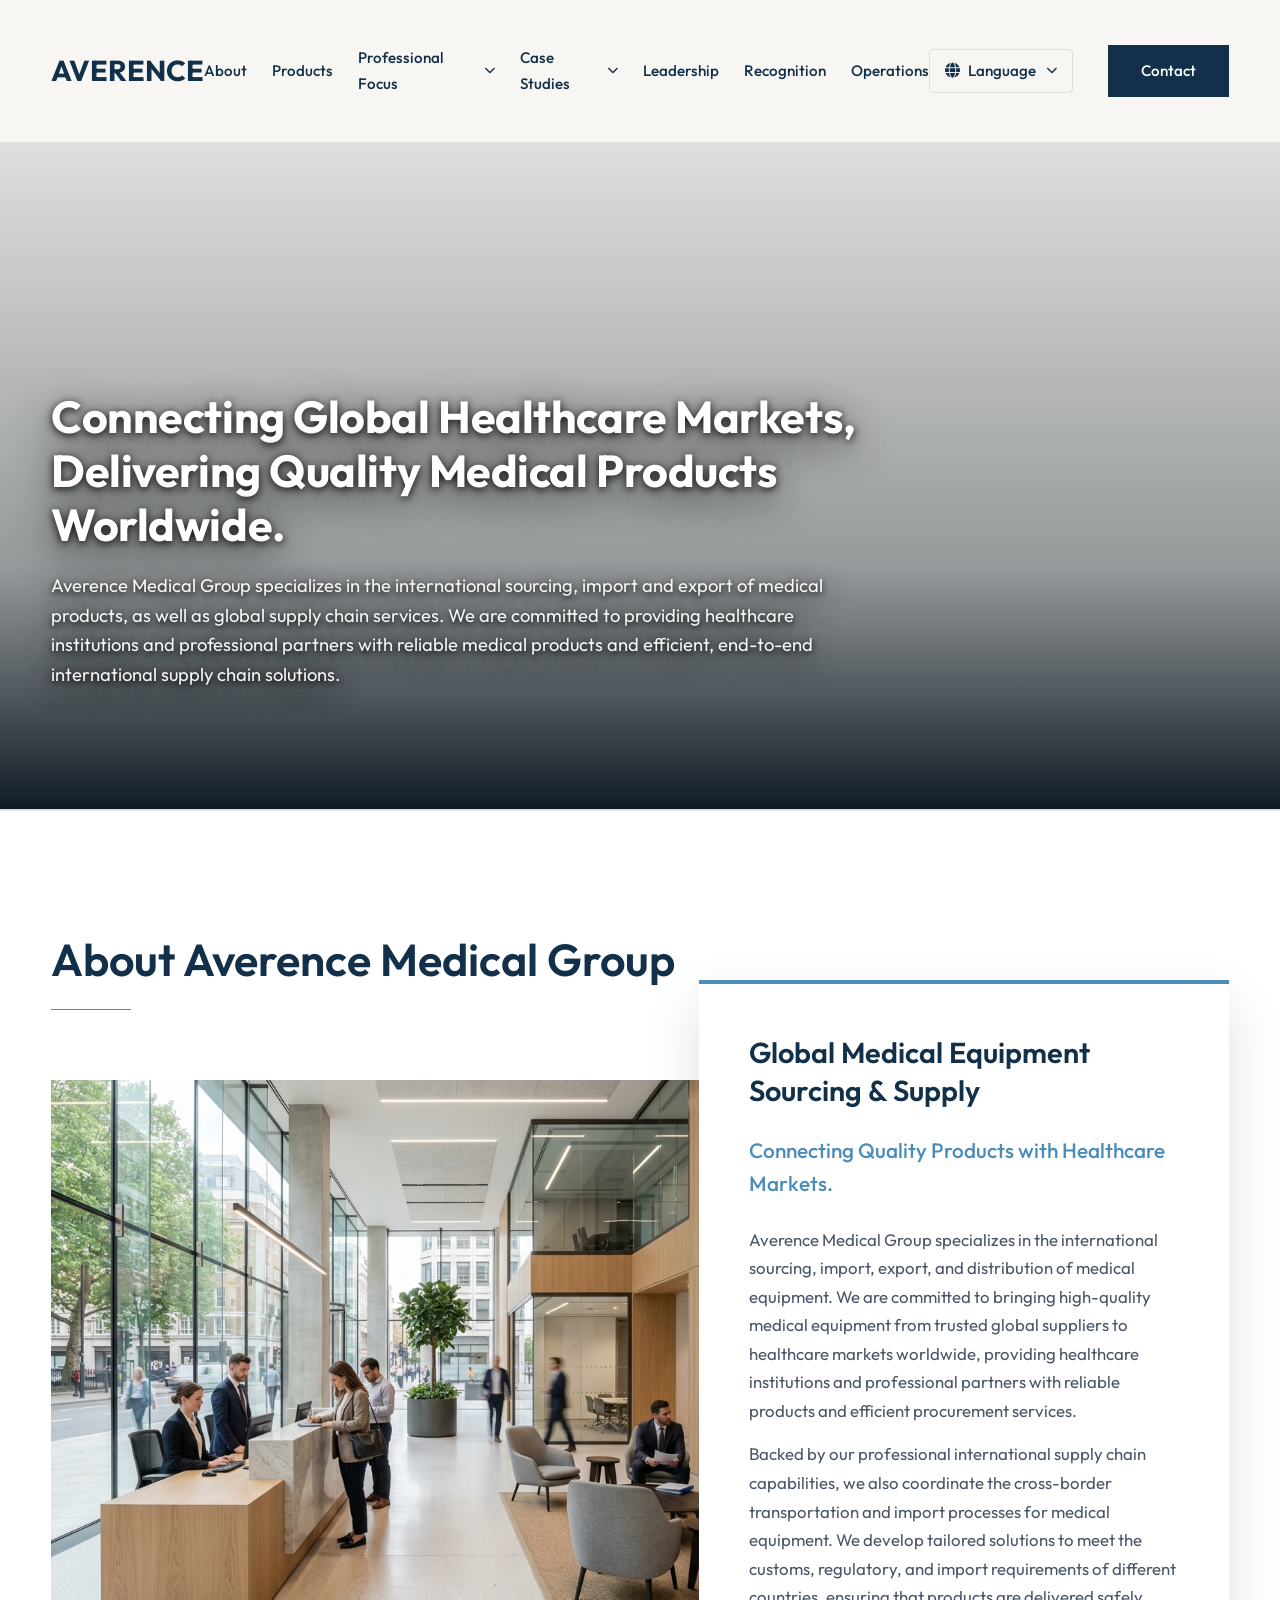
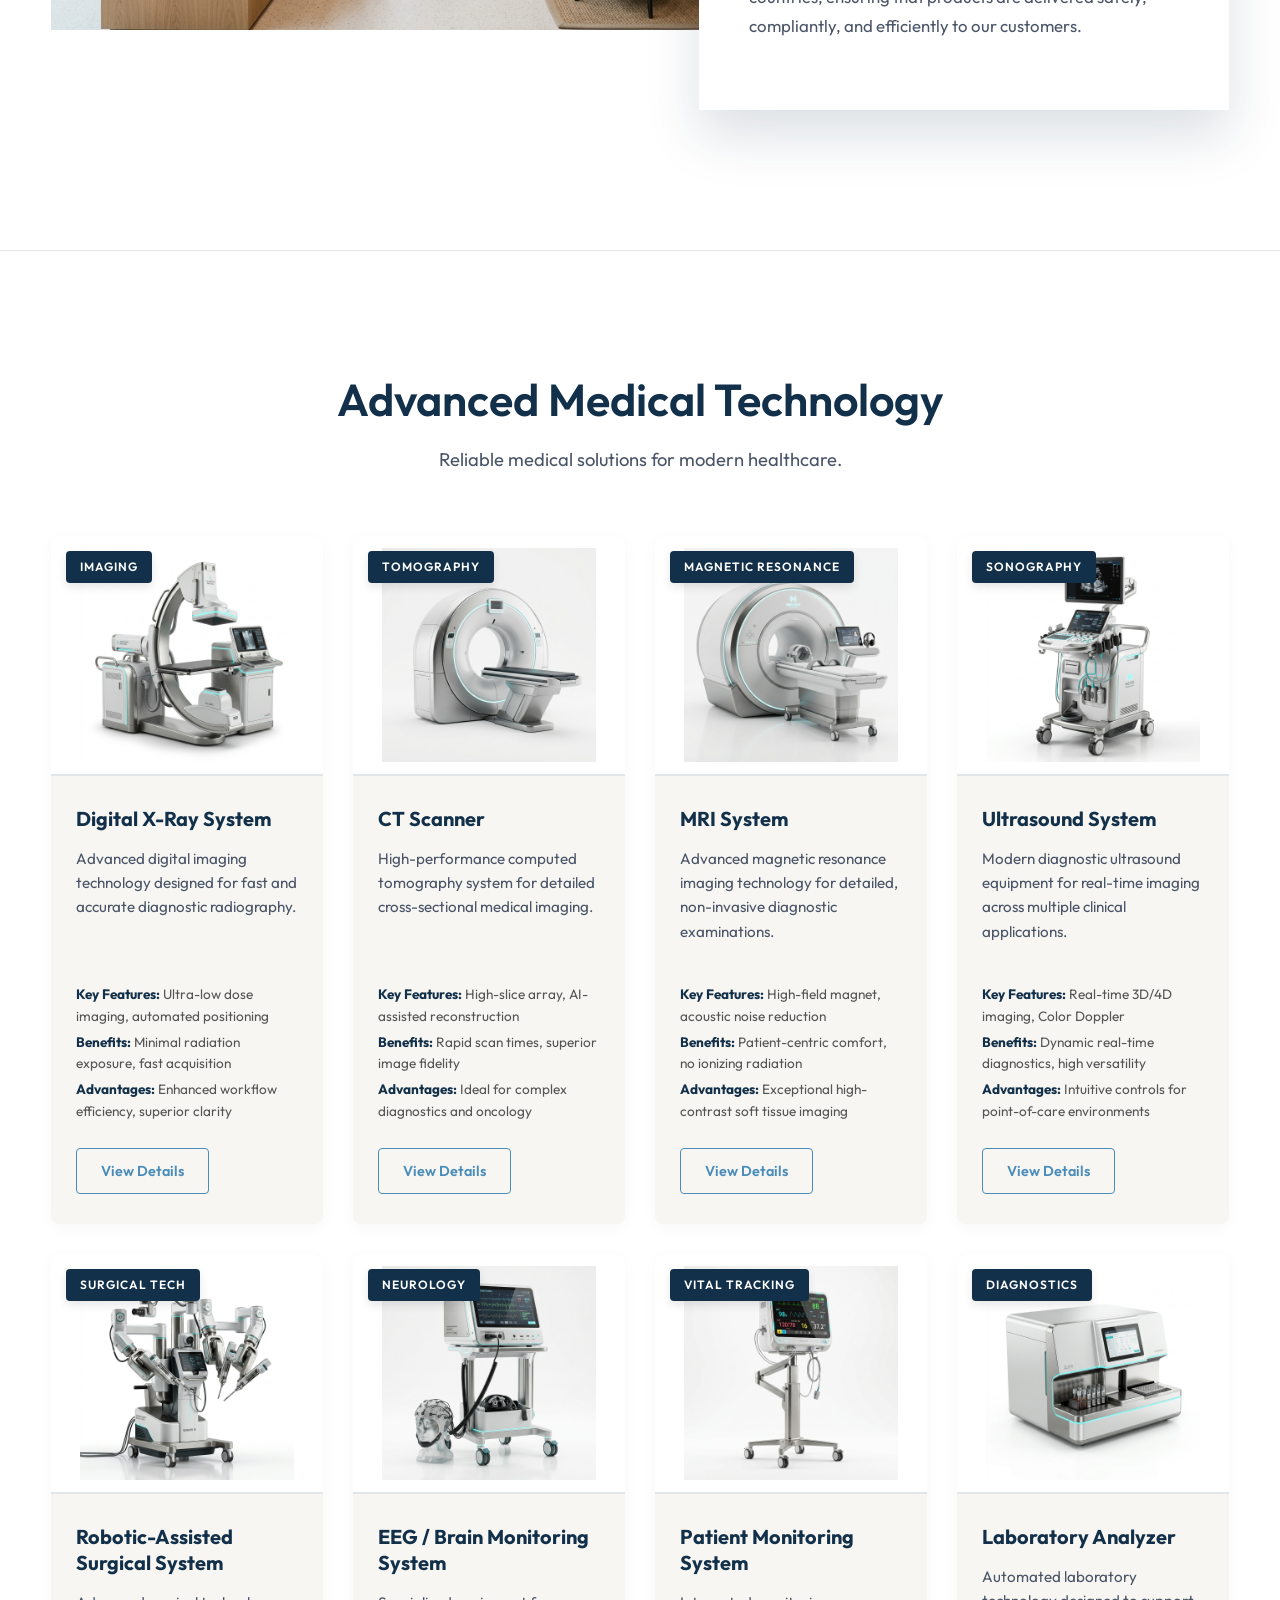
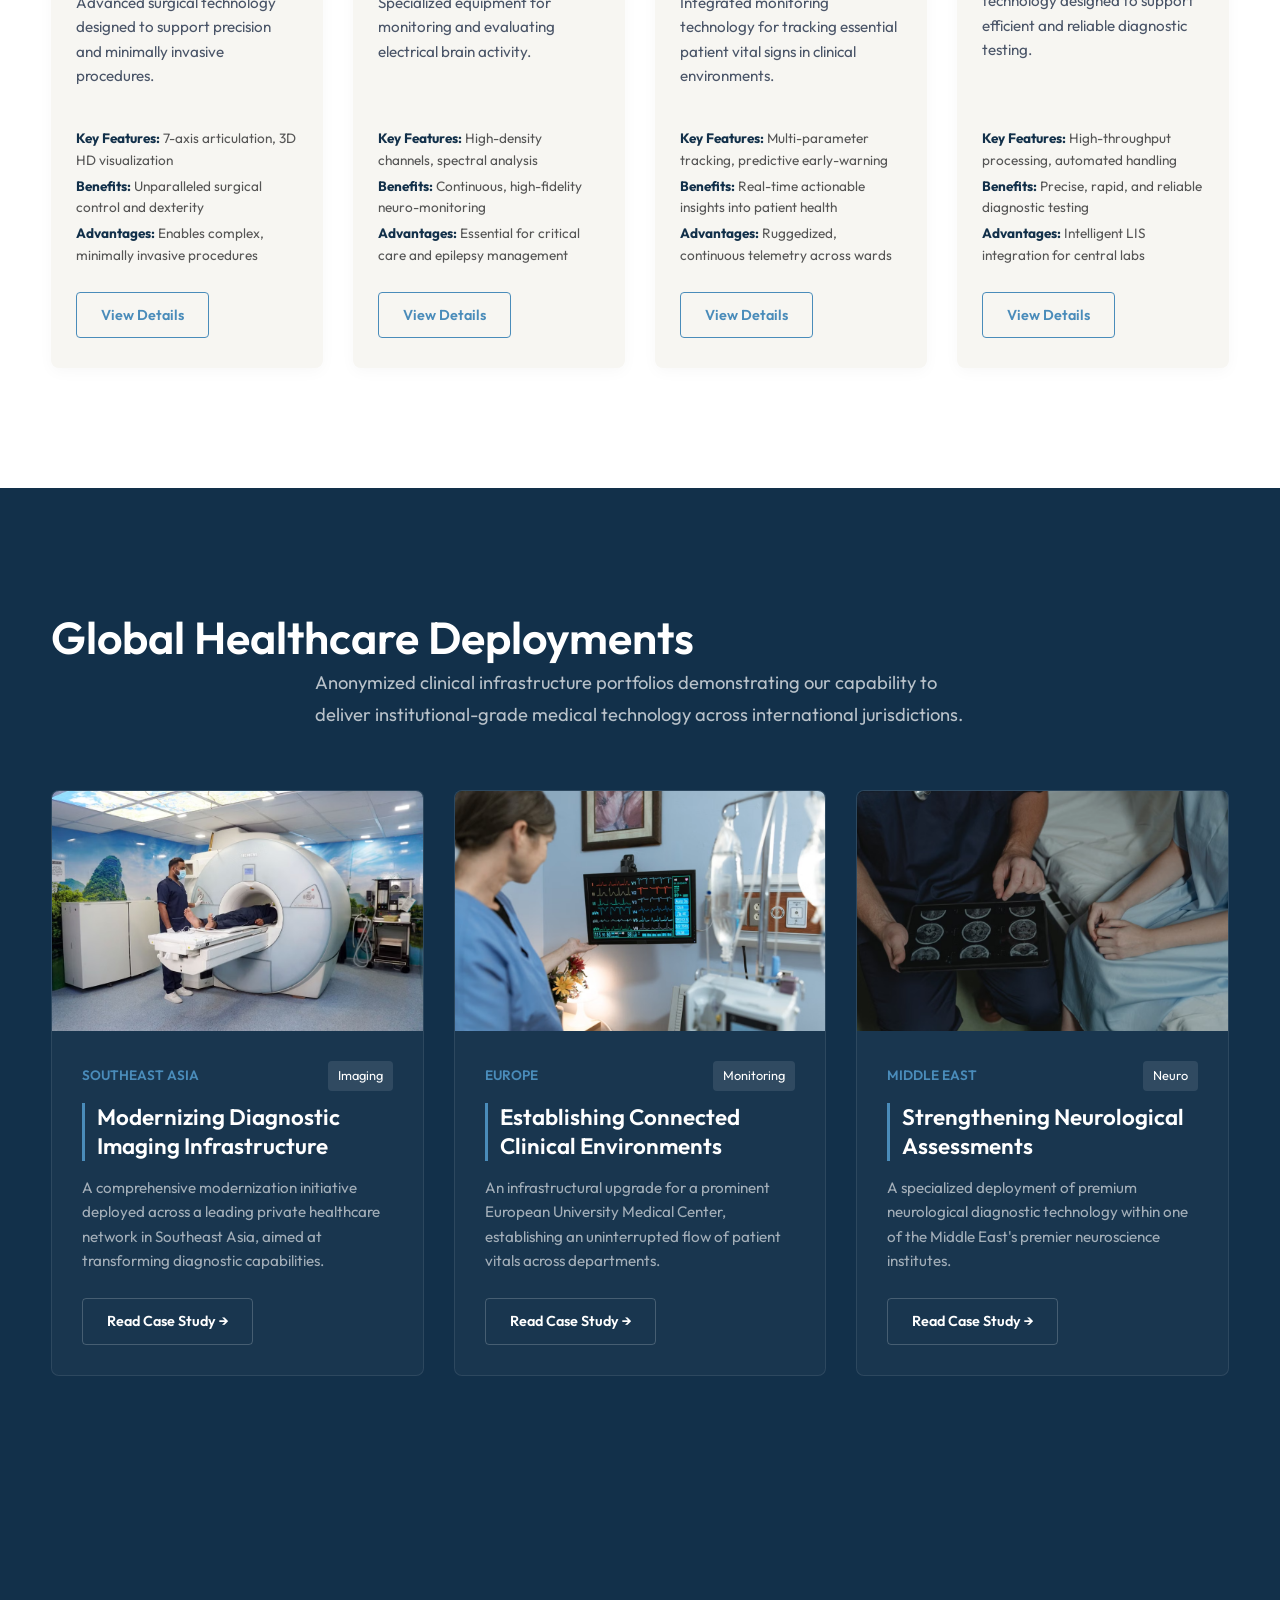
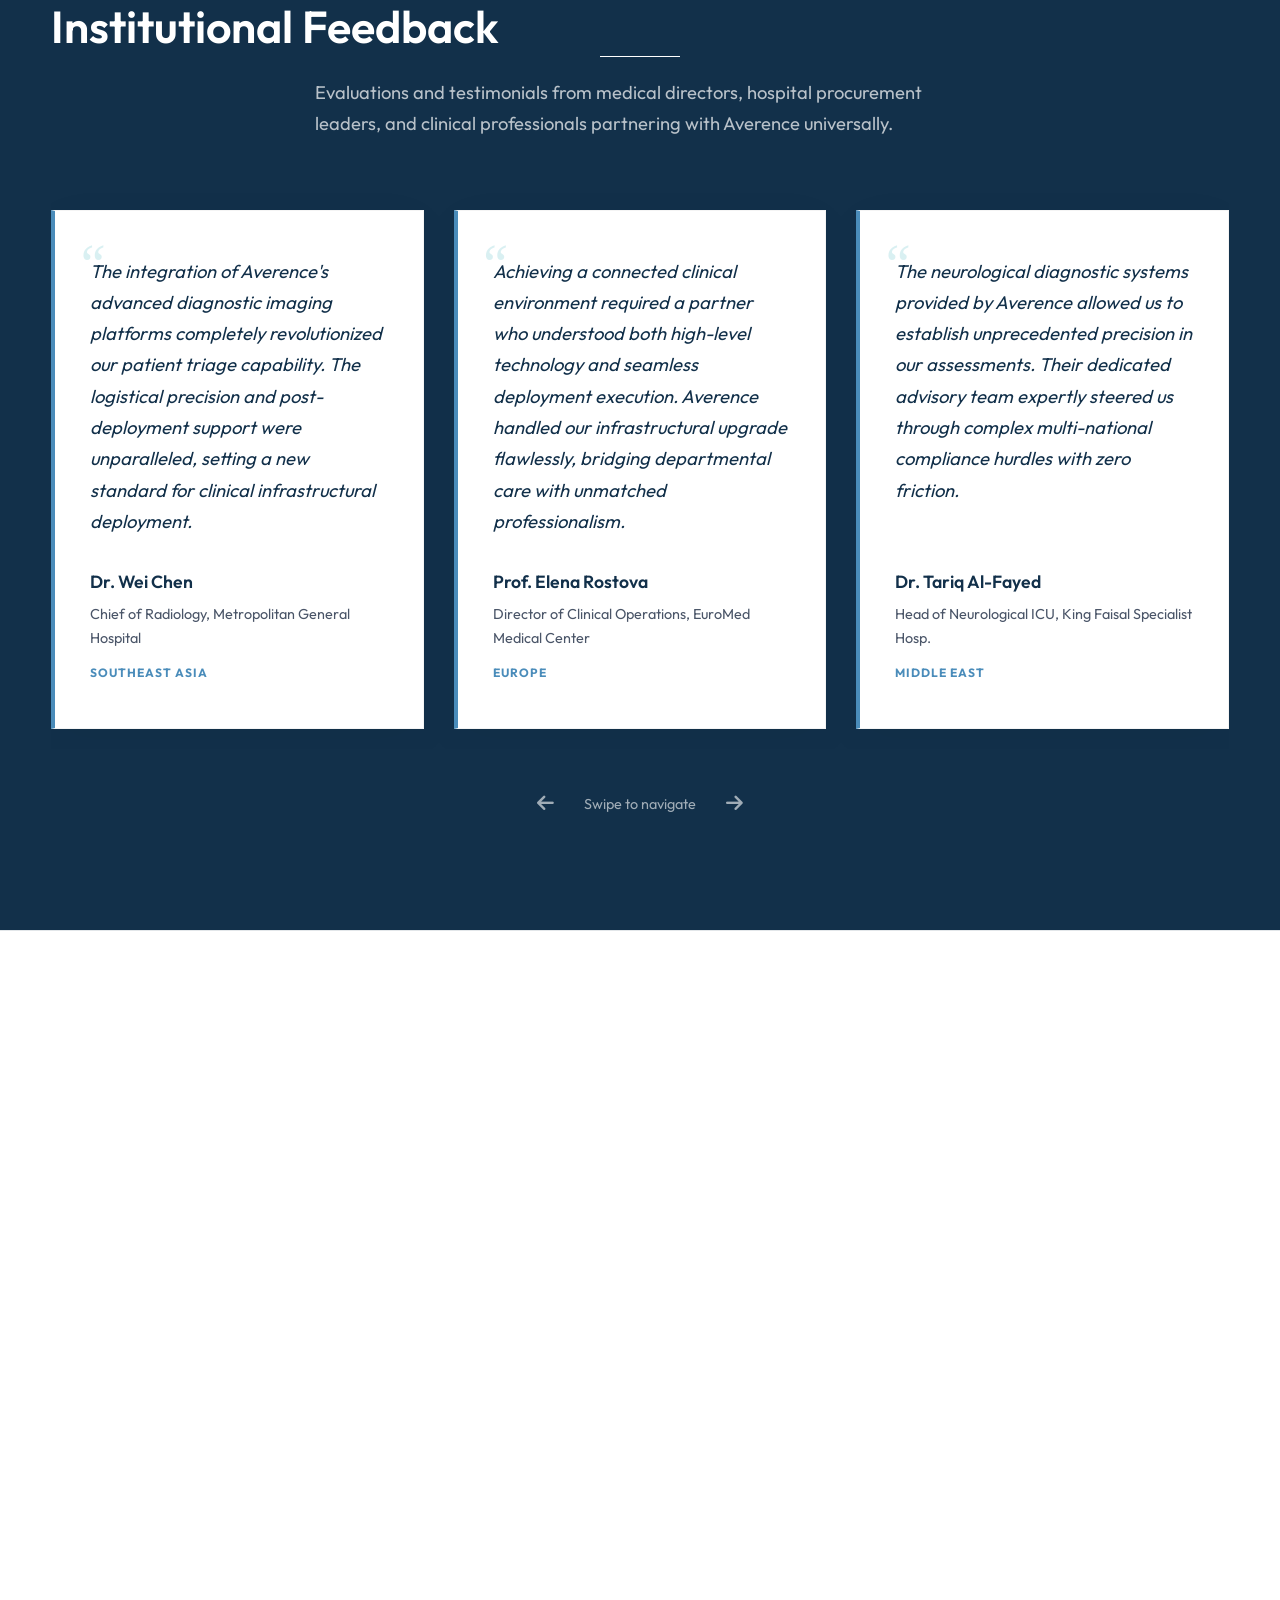
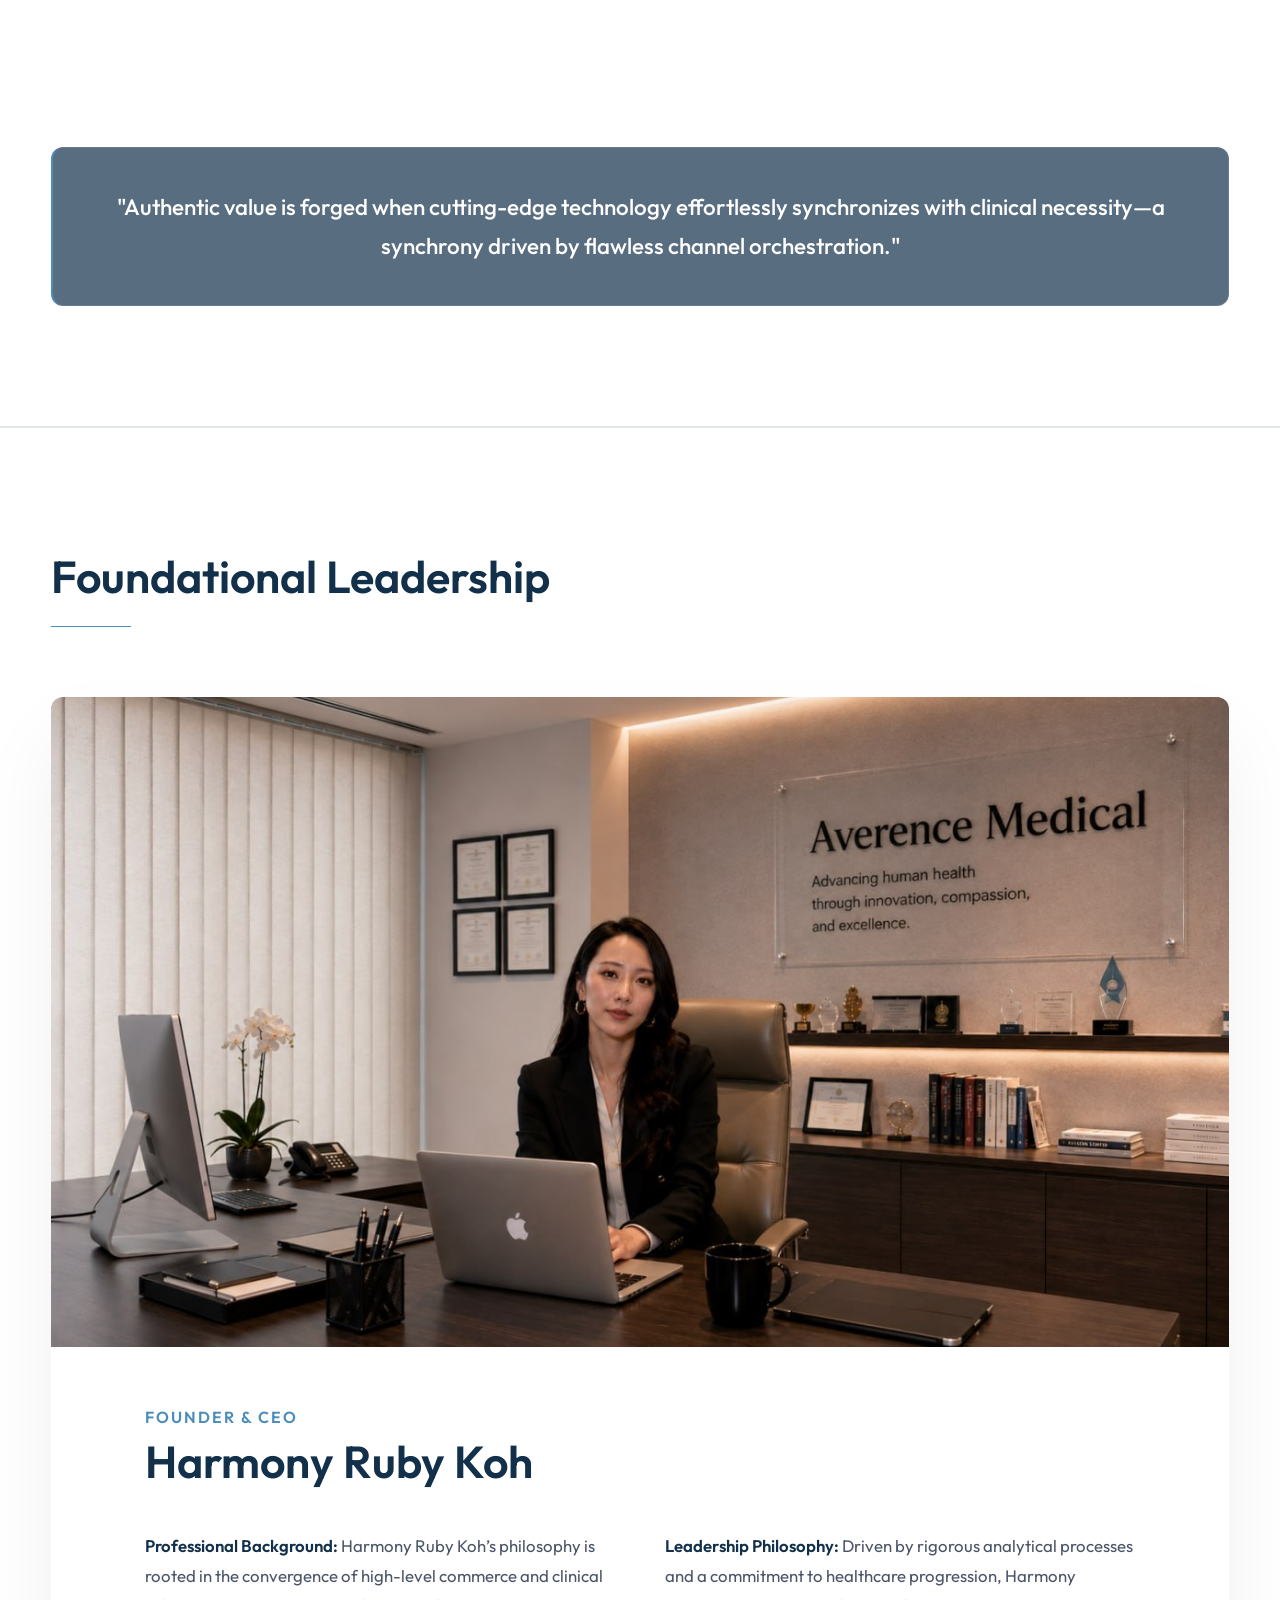
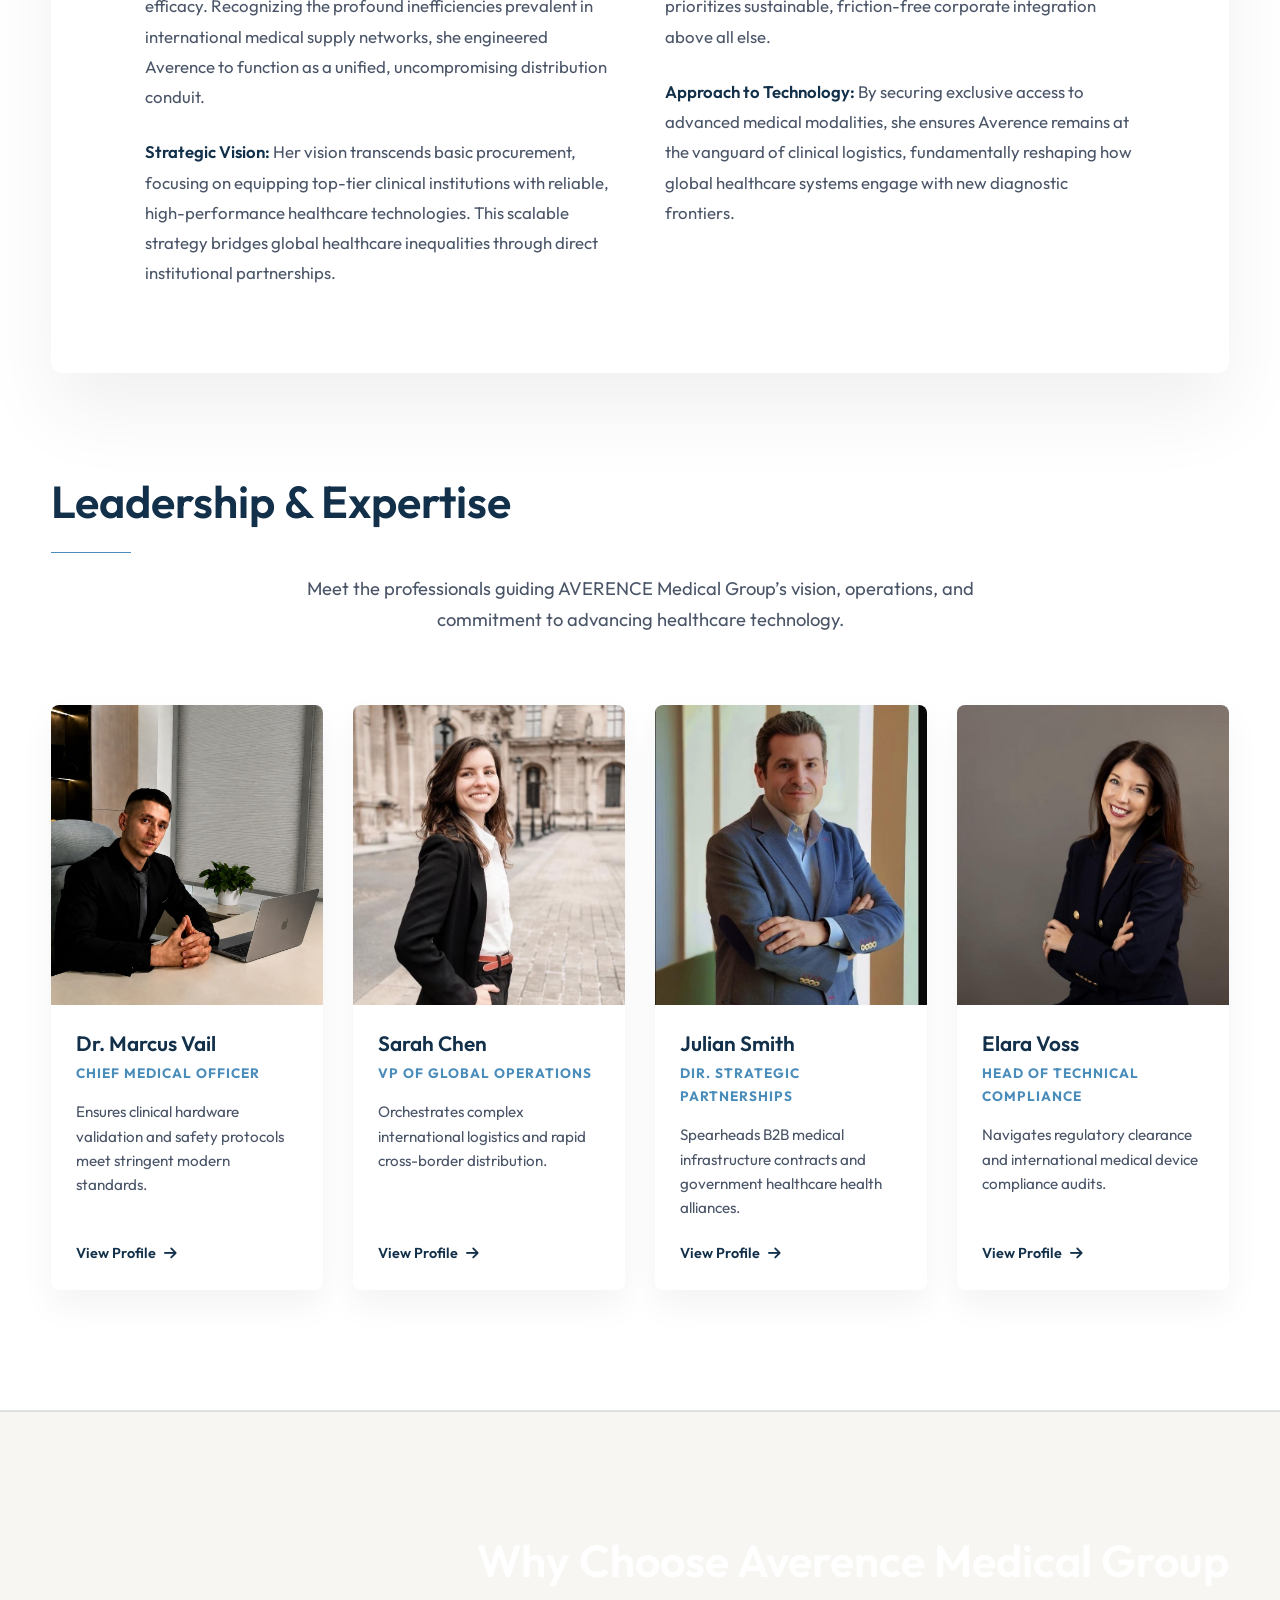
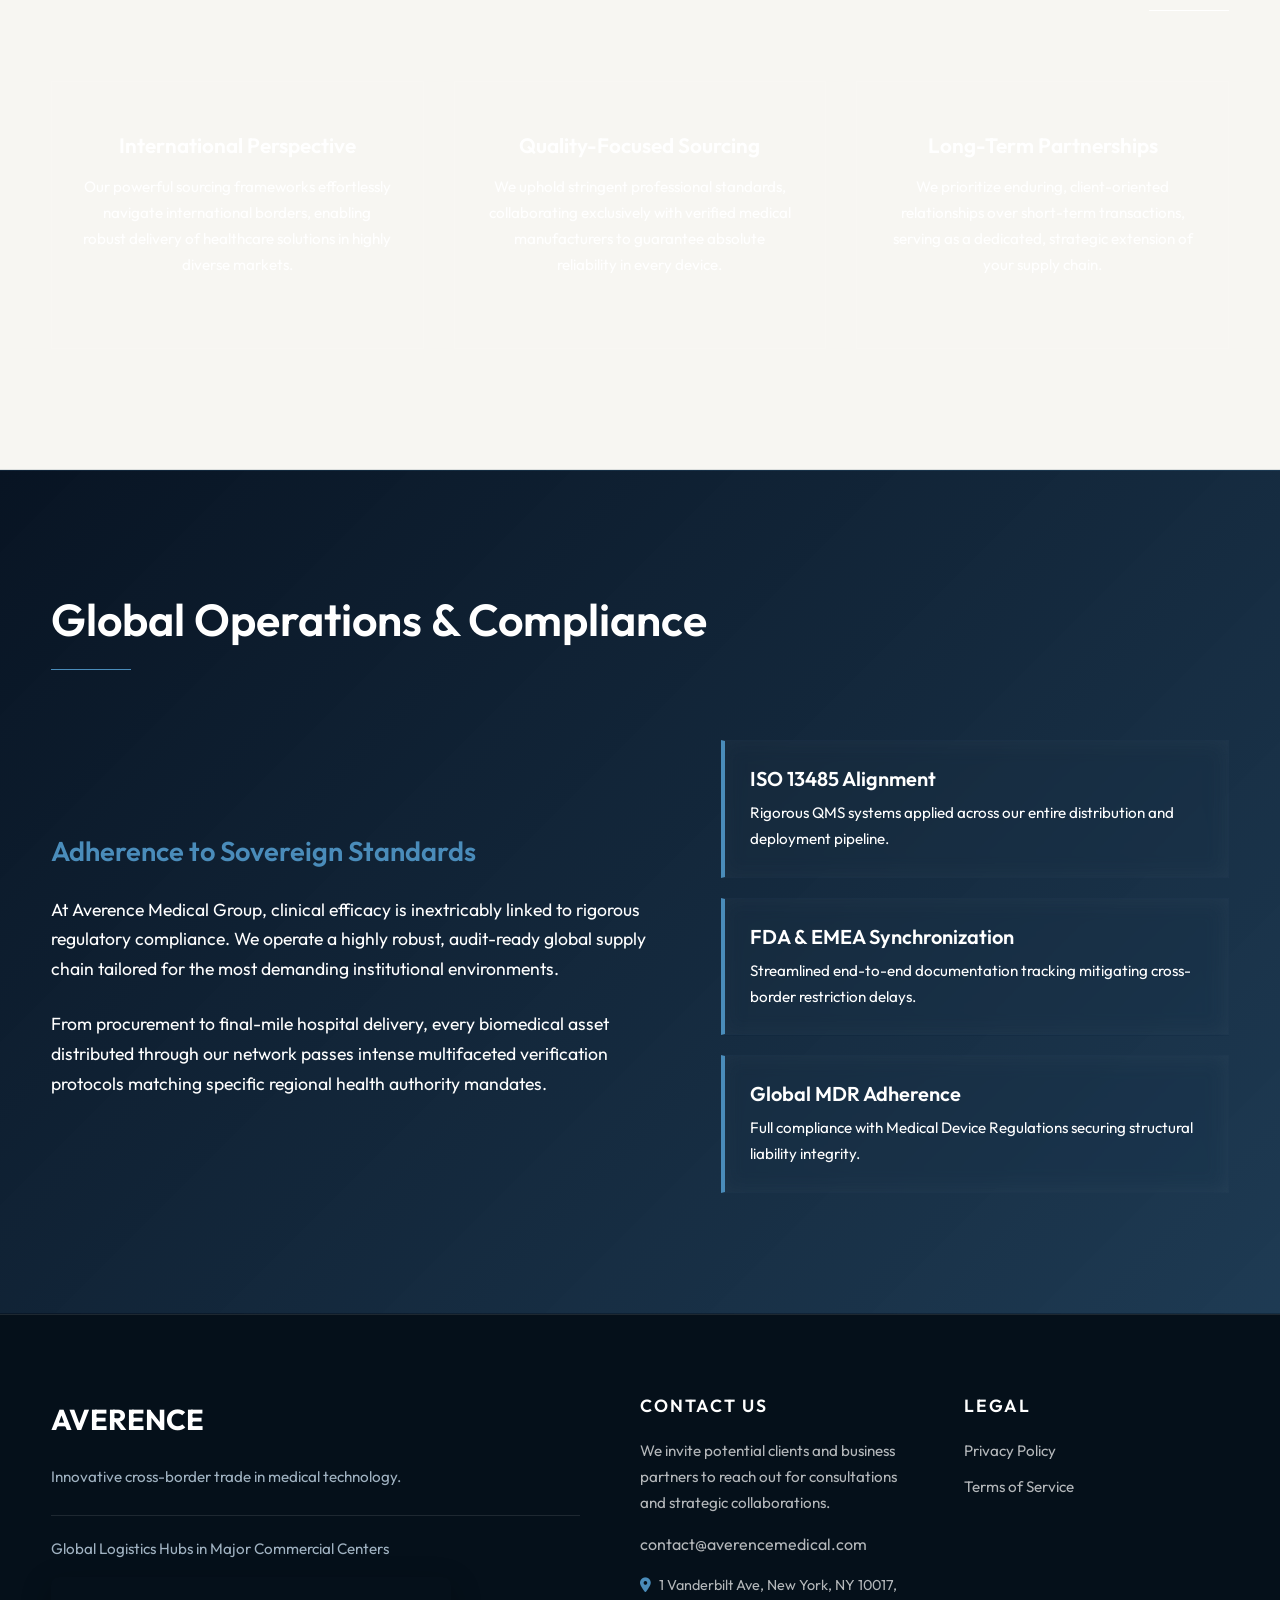
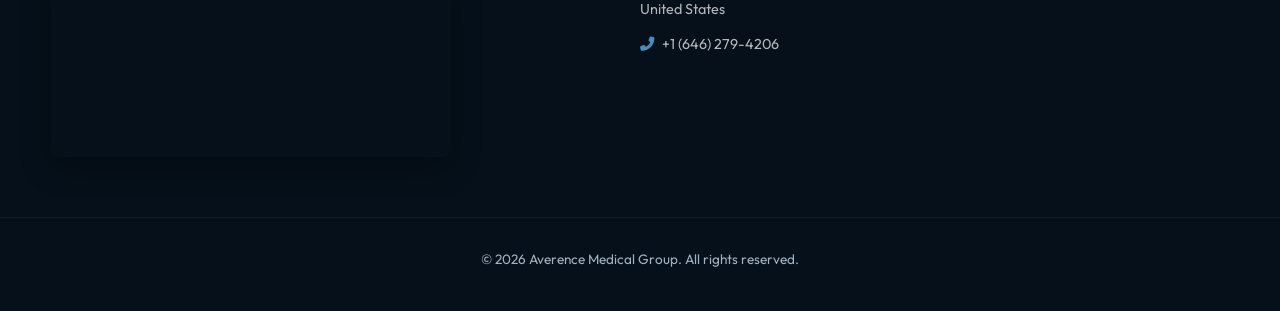
==== commit 825885f5: "Add files via upload" ====
--- a/index.html
+++ b/index.html
@@ -21,6 +21,12 @@
     <link href="https://fonts.googleapis.com/css2?family=Outfit:wght@300;400;500;600;700&display=swap" rel="stylesheet">
     <link rel="stylesheet" href="https://cdnjs.cloudflare.com/ajax/libs/font-awesome/6.4.0/css/all.min.css">
     <style>
+        html,
+        body {
+            overflow-x: hidden;
+            width: 100%;
+        }
+
         /* Uncacheable Mobile Nav Overrides */
         .mobile-toggle {
             display: none !important;
@@ -579,6 +585,218 @@
             </div>
         </section>
 
+        <!-- Customer Testimonials -->
+        <section class="testimonials section-dark" id="testimonials"
+            style="padding: 100px 0; background-color: var(--primary-navy); overflow: hidden; position: relative;">
+            <style>
+                .testimonial-scroll-container {
+                    display: flex;
+                    overflow-x: auto;
+                    scroll-snap-type: x mandatory;
+                    gap: 30px;
+                    padding: 20px 5%;
+                    margin: 0 calc(-50vw + 50%);
+                    /* Full bleed on smaller screens */
+                    width: 100vw;
+                    -ms-overflow-style: none;
+                    /* IE and Edge */
+                    scrollbar-width: none;
+                    /* Firefox */
+                    cursor: grab;
+                }
+
+                .testimonial-scroll-container:active {
+                    cursor: grabbing;
+                }
+
+                .testimonial-scroll-container::-webkit-scrollbar {
+                    display: none;
+                }
+
+                .testimonial-card {
+                    scroll-snap-align: center;
+                    flex: 0 0 85%;
+                    max-width: 480px;
+                    background: #fff;
+                    border-radius: var(--border-radius);
+                    padding: 45px 35px;
+                    box-shadow: 0 10px 45px rgba(0, 0, 0, 0.03);
+                    border: 1px solid rgba(0, 0, 0, 0.04);
+                    display: flex;
+                    flex-direction: column;
+                    border-left: 4px solid var(--accent-cyan);
+                    transition: transform 0.3s ease;
+                }
+
+                .testimonial-card:hover {
+                    transform: translateY(-5px);
+                }
+
+                .review-text {
+                    font-size: 1.15rem;
+                    line-height: 1.7;
+                    color: var(--text-primary);
+                    flex-grow: 1;
+                    margin-bottom: 30px;
+                    font-style: italic;
+                    position: relative;
+                }
+
+                .review-text::before {
+                    content: "“";
+                    font-size: 3.5rem;
+                    color: rgba(0, 151, 167, 0.15);
+                    position: absolute;
+                    top: -20px;
+                    left: -15px;
+                    font-family: serif;
+                    line-height: 1;
+                }
+
+                .reviewer-info {
+                    display: flex;
+                    flex-direction: column;
+                }
+
+                .reviewer-name {
+                    font-size: 1.1rem;
+                    font-weight: 600;
+                    color: var(--primary-navy);
+                    margin-bottom: 5px;
+                }
+
+                .reviewer-role {
+                    font-size: 0.9rem;
+                    color: var(--text-secondary);
+                    margin-bottom: 12px;
+                }
+
+                .reviewer-region {
+                    font-size: 0.75rem;
+                    font-weight: 700;
+                    color: var(--accent-cyan);
+                    text-transform: uppercase;
+                    letter-spacing: 1px;
+                }
+
+                .scroll-indicator {
+                    display: flex;
+                    justify-content: center;
+                    align-items: center;
+                    margin-top: 30px;
+                    gap: 15px;
+                    color: rgba(255, 255, 255, 0.6);
+                    font-size: 0.9rem;
+                }
+
+                @media(min-width: 768px) {
+                    .testimonial-card {
+                        flex: 0 0 50%;
+                    }
+                }
+
+                @media(min-width: 1024px) {
+                    .testimonial-scroll-container {
+                        padding: 20px 0;
+                        margin: 0;
+                        width: 100%;
+                    }
+
+                    .testimonial-card {
+                        flex: 0 0 calc(33.333% - 20px);
+                        scroll-snap-align: start;
+                    }
+                }
+            </style>
+            <div class="container fade-in-section">
+                <div class="section-title text-center" style="margin-bottom: 50px;">
+                    <h2 style="font-size: 2.8rem; color: #fff;">Institutional Feedback</h2>
+                    <div class="header-line" style="margin: 0 auto 20px auto; background-color: #fff;"></div>
+                    <p style="font-size: 1.15rem; color: rgba(255, 255, 255, 0.7); max-width: 650px; margin: 0 auto;">
+                        Evaluations and testimonials from medical directors, hospital procurement leaders, and clinical
+                        professionals partnering with Averence universally.</p>
+                </div>
+
+                <div class="testimonial-scroll-container">
+                    <!-- Testimonial 1 -->
+                    <div class="testimonial-card">
+                        <p class="review-text">The integration of Averence's advanced diagnostic imaging platforms
+                            completely revolutionized our patient triage capability. The logistical precision and
+                            post-deployment support were unparalleled, setting a new standard for clinical
+                            infrastructural deployment.</p>
+                        <div class="reviewer-info">
+                            <span class="reviewer-name">Dr. Wei Chen</span>
+                            <span class="reviewer-role">Chief of Radiology, Metropolitan General Hospital</span>
+                            <span class="reviewer-region">Southeast Asia</span>
+                        </div>
+                    </div>
+
+                    <!-- Testimonial 2 -->
+                    <div class="testimonial-card">
+                        <p class="review-text">Achieving a connected clinical environment required a partner who
+                            understood both high-level technology and seamless deployment execution. Averence handled
+                            our infrastructural upgrade flawlessly, bridging departmental care with unmatched
+                            professionalism.</p>
+                        <div class="reviewer-info">
+                            <span class="reviewer-name">Prof. Elena Rostova</span>
+                            <span class="reviewer-role">Director of Clinical Operations, EuroMed Medical Center</span>
+                            <span class="reviewer-region">Europe</span>
+                        </div>
+                    </div>
+
+                    <!-- Testimonial 3 -->
+                    <div class="testimonial-card">
+                        <p class="review-text">The neurological diagnostic systems provided by Averence allowed us to
+                            establish unprecedented precision in our assessments. Their dedicated advisory team expertly
+                            steered us through complex multi-national compliance hurdles with zero friction.</p>
+                        <div class="reviewer-info">
+                            <span class="reviewer-name">Dr. Tariq Al-Fayed</span>
+                            <span class="reviewer-role">Head of Neurological ICU, King Faisal Specialist Hosp.</span>
+                            <span class="reviewer-region">Middle East</span>
+                        </div>
+                    </div>
+
+                    <!-- Testimonial 4 -->
+                    <div class="testimonial-card">
+                        <p class="review-text">Upgrading our surgical automation was a monumental undertaking, but the
+                            specialized robotic procurement handled by Averence proved to be the absolute gold standard
+                            in cross-border clinical trade. Reliable, communicative, and flawless.</p>
+                        <div class="reviewer-info">
+                            <span class="reviewer-name">Dr. Sarah Jenkins</span>
+                            <span class="reviewer-role">Chief Surgeon, Pacific Medical Hub</span>
+                            <span class="reviewer-region">North America</span>
+                        </div>
+                    </div>
+                </div>
+
+                <div class="scroll-indicator">
+                    <button id="testi-prev" aria-label="Previous Testimonial"
+                        style="background:none;border:none;color:inherit;cursor:pointer;font-size:1.2rem;padding:15px;display:flex;align-items:center;justify-content:center;transition:color 0.3s;"
+                        onmouseover="this.style.color='#fff'" onmouseout="this.style.color=''">
+                        <i class="fas fa-arrow-left"></i>
+                    </button>
+                    <span style="user-select:none;">Swipe to navigate</span>
+                    <button id="testi-next" aria-label="Next Testimonial"
+                        style="background:none;border:none;color:inherit;cursor:pointer;font-size:1.2rem;padding:15px;display:flex;align-items:center;justify-content:center;transition:color 0.3s;"
+                        onmouseover="this.style.color='#fff'" onmouseout="this.style.color=''">
+                        <i class="fas fa-arrow-right"></i>
+                    </button>
+                </div>
+                <script>
+                    document.getElementById('testi-prev').addEventListener('click', function () {
+                        const container = document.querySelector('.testimonial-scroll-container');
+                        const cardWidth = container.querySelector('.testimonial-card').offsetWidth + 30; // 30 is the gap
+                        container.scrollBy({ left: -cardWidth, behavior: 'smooth' });
+                    });
+                    document.getElementById('testi-next').addEventListener('click', function () {
+                        const container = document.querySelector('.testimonial-scroll-container');
+                        const cardWidth = container.querySelector('.testimonial-card').offsetWidth + 30;
+                        container.scrollBy({ left: cardWidth, behavior: 'smooth' });
+                    });
+                </script>
+            </div>
+        </section>
+
         <section class="perspective section-dark" id="professional-focus"
             style="position: relative; padding: 120px 0; overflow: hidden; color: white;">
             <style>
@@ -590,6 +808,13 @@
 
                 #professional-focus .header-line {
                     background-color: white !important;
+                }
+
+                @media (max-width: 768px) {
+                    #professional-focus .tech-stack-container {
+                        grid-template-columns: 1fr !important;
+                        gap: 20px !important;
+                    }
                 }
             </style>
             <!-- Abstract technology connection video from reliable Mixkit stock source -->
@@ -845,33 +1070,32 @@
             <div class="footer-col brand-col">
                 <span class="logo-text">AVERENCE</span>
                 <p>Innovative cross-border trade in medical technology.</p>
+                <p class="locations"
+                    style="margin-top: 25px; padding-top: 20px; border-top: 1px solid rgba(255,255,255,0.1);">Global
+                    Logistics Hubs in Major Commercial Centers</p>
+                <div class="map-embed"
+                    style="margin-top: 15px; width: 100%; max-width: 400px; border-radius: 8px; overflow: hidden; height: 180px; box-shadow: 0 10px 30px rgba(0,0,0,0.3);">
+                    <iframe
+                        src="https://www.google.com/maps/embed?pb=!1m18!1m12!1m3!1d3022.3725514695026!2d-73.98064958459384!3d40.75384667932731!2m3!1f0!2f0!3f0!3m2!1i1024!2i768!4f13.1!3m3!1m2!1s0x89c259005a3059eb%3A0x86134ba1b7e4f16b!2s1%20Vanderbilt%20Ave%2C%20New%20York%2C%20NY%2010017!5e0!3m2!1sen!2sus!4v1700000000000!5m2!1sen!2sus"
+                        width="100%" height="100%" style="border:0;" allowfullscreen="" loading="lazy"
+                        referrerpolicy="no-referrer-when-downgrade"></iframe>
+                </div>
             </div>
             <div class="footer-col">
                 <h4>Contact Us</h4>
                 <p style="margin-bottom: 15px; font-size: 0.95rem;">We invite potential clients and business partners to
                     reach out for consultations and strategic collaborations.</p>
-                <a href="mailto:contact@averencemedical.com" class="footer-link"
-                    style="display: block; margin-bottom: 15px;">contact@averencemedical.com</a>
+                <span
+                    style="display: block; margin-bottom: 15px; color: rgba(255,255,255,0.7);">contact@averencemedical.com</span>
                 <a href="https://maps.google.com/?q=1+Vanderbilt+Ave,+New+York,+NY+10017,+United+States" target="_blank"
                     class="footer-link" style="display: block; margin-bottom: 10px; font-size: 0.9rem;">
                     <i class="fas fa-map-marker-alt" style="margin-right: 8px; color: var(--accent-cyan);"></i>1
                     Vanderbilt Ave, New York, NY 10017, United States
                 </a>
-                <a href="tel:+16462794206" class="footer-link"
-                    style="display: block; margin-bottom: 15px; font-size: 0.9rem;">
+                <span style="display: block; margin-bottom: 15px; font-size: 0.9rem; color: rgba(255,255,255,0.7);">
                     <i class="fas fa-phone-alt" style="margin-right: 8px; color: var(--accent-cyan);"></i>+1 (646)
                     279-4206
-                </a>
-                <p class="locations"
-                    style="margin-top: 15px; padding-top: 15px; border-top: 1px solid rgba(255,255,255,0.1);">Global
-                    Logistics Hubs in Major Commercial Centers</p>
-                <div class="map-embed"
-                    style="margin-top: 25px; width: 100%; border-radius: 8px; overflow: hidden; height: 180px; box-shadow: 0 10px 30px rgba(0,0,0,0.3);">
-                    <iframe
-                        src="https://www.google.com/maps/embed?pb=!1m18!1m12!1m3!1d3022.3725514695026!2d-73.98064958459384!3d40.75384667932731!2m3!1f0!2f0!3f0!3m2!1i1024!2i768!4f13.1!3m3!1m2!1s0x89c259005a3059eb%3A0x86134ba1b7e4f16b!2s1%20Vanderbilt%20Ave%2C%20New%20York%2C%20NY%2010017!5e0!3m2!1sen!2sus!4v1700000000000!5m2!1sen!2sus"
-                        width="100%" height="100%" style="border:0;" allowfullscreen="" loading="lazy"
-                        referrerpolicy="no-referrer-when-downgrade"></iframe>
-                </div>
+                </span>
             </div>
             <div class="footer-col">
                 <h4>Legal</h4>
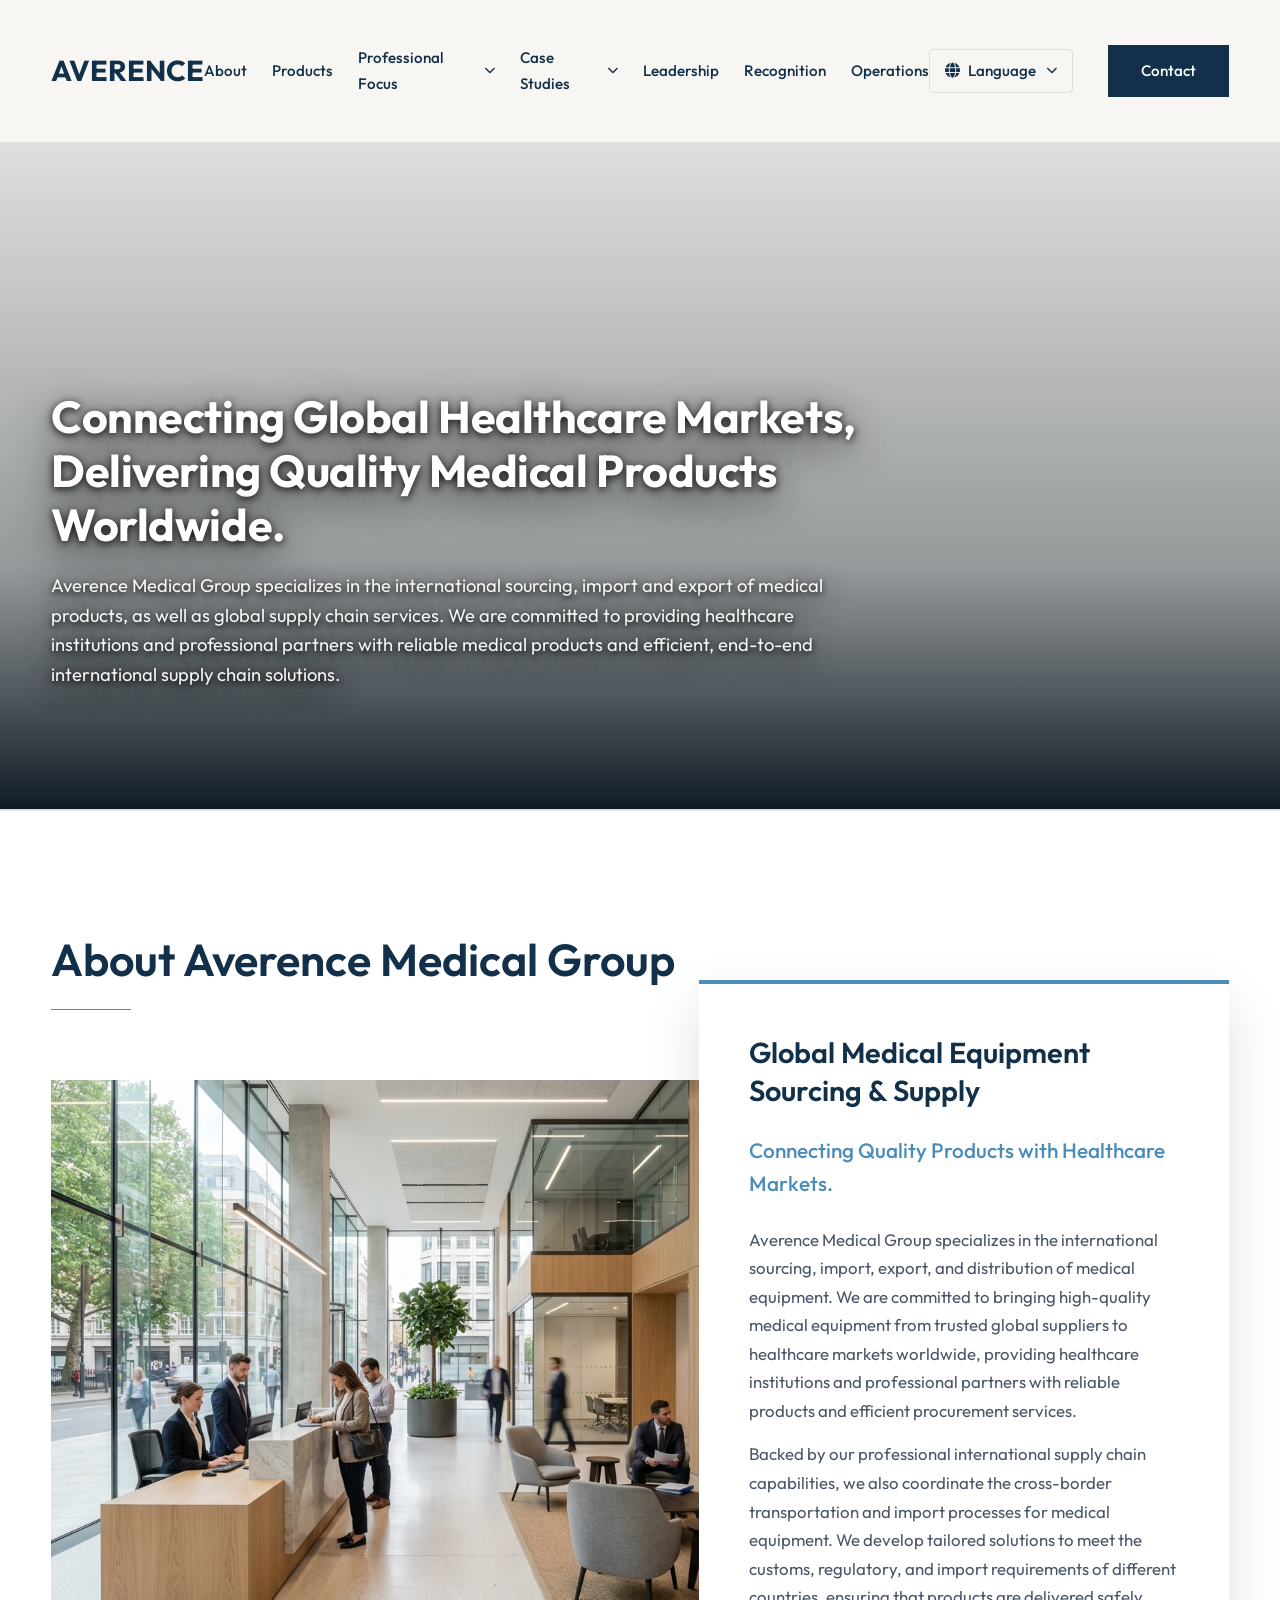
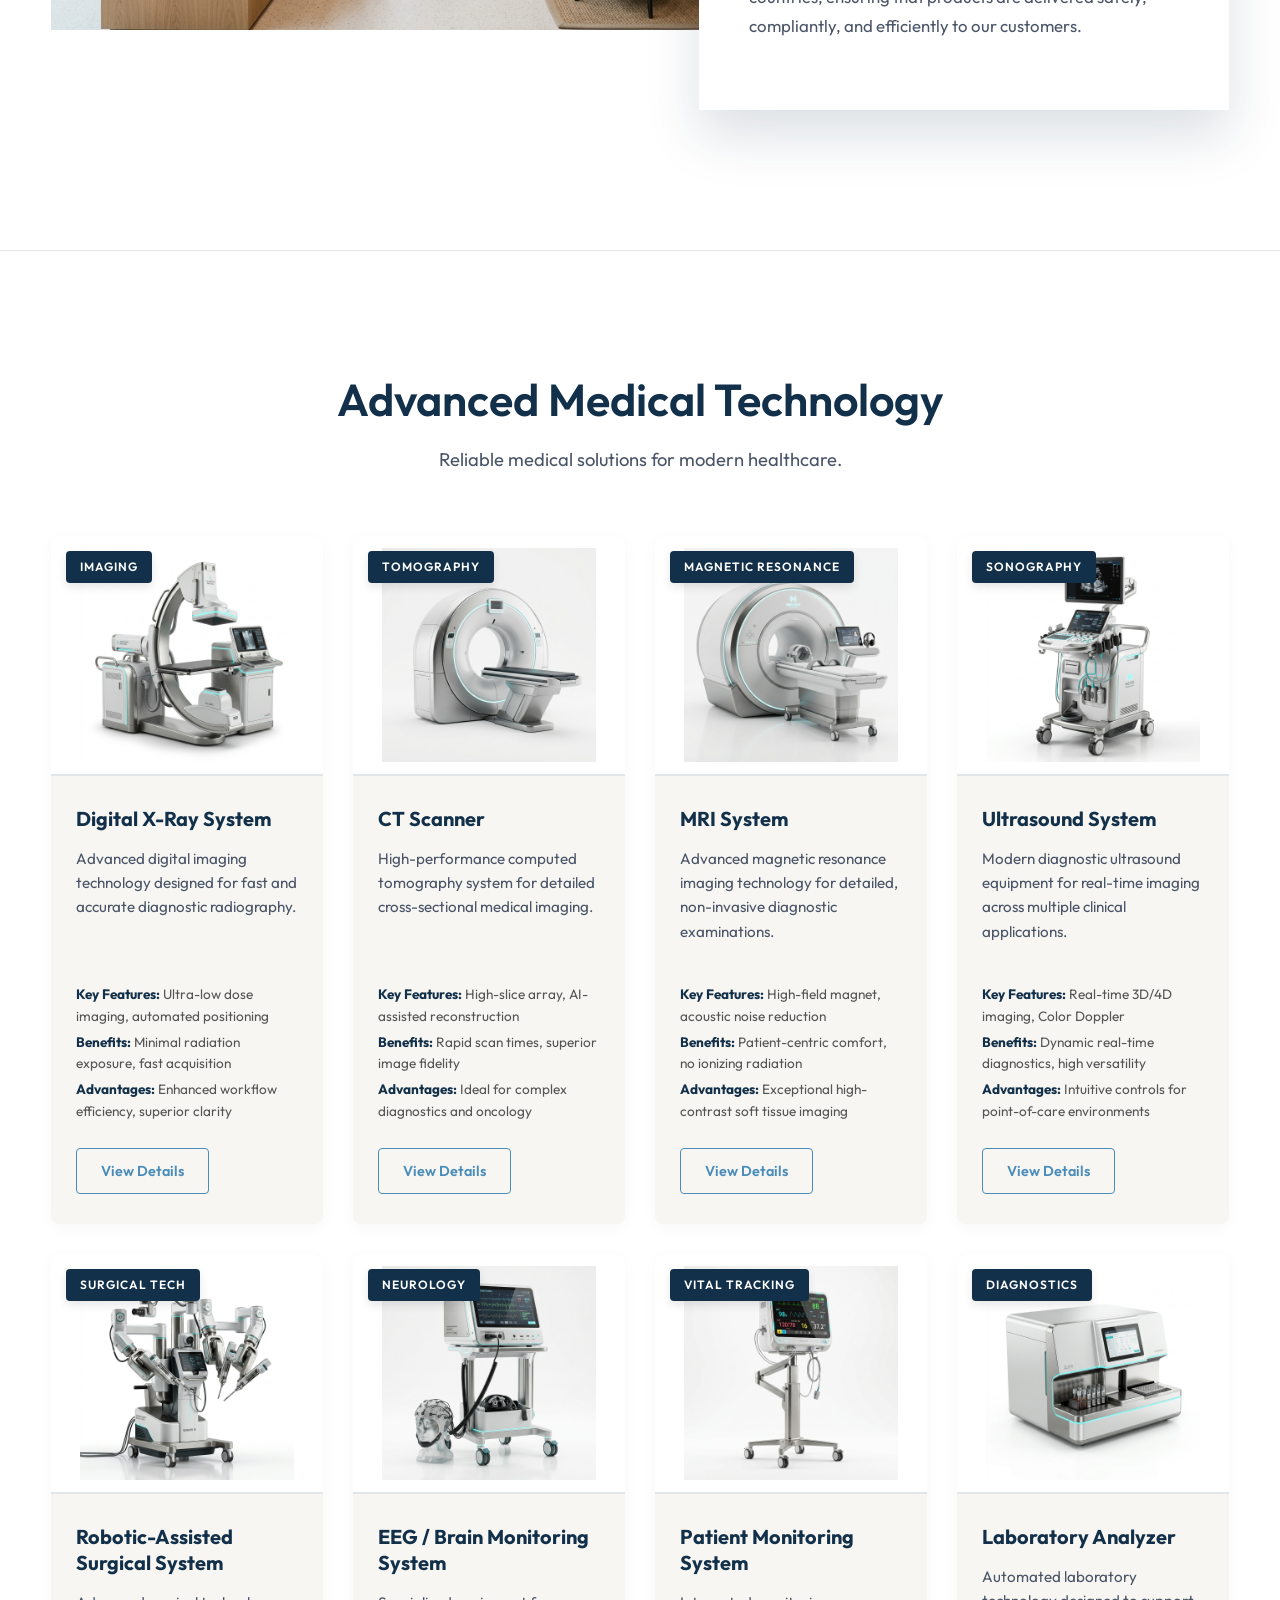
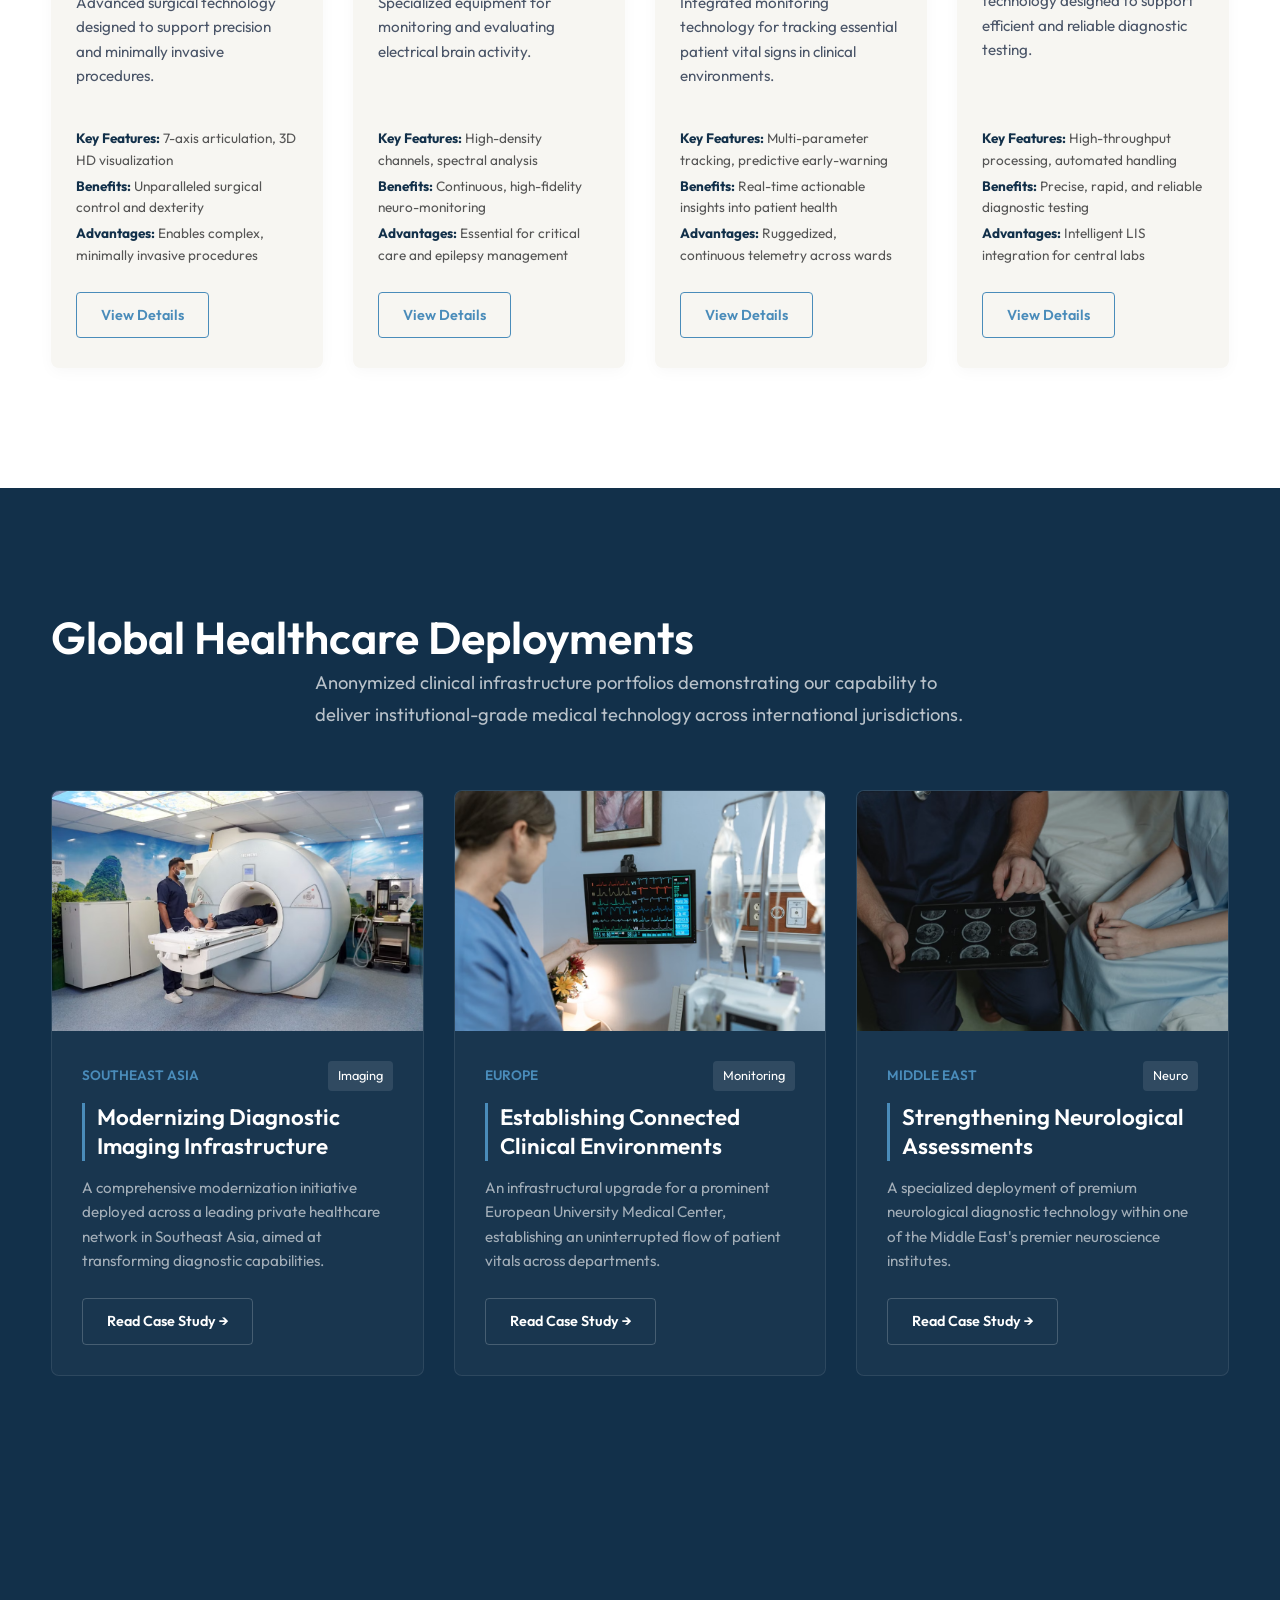
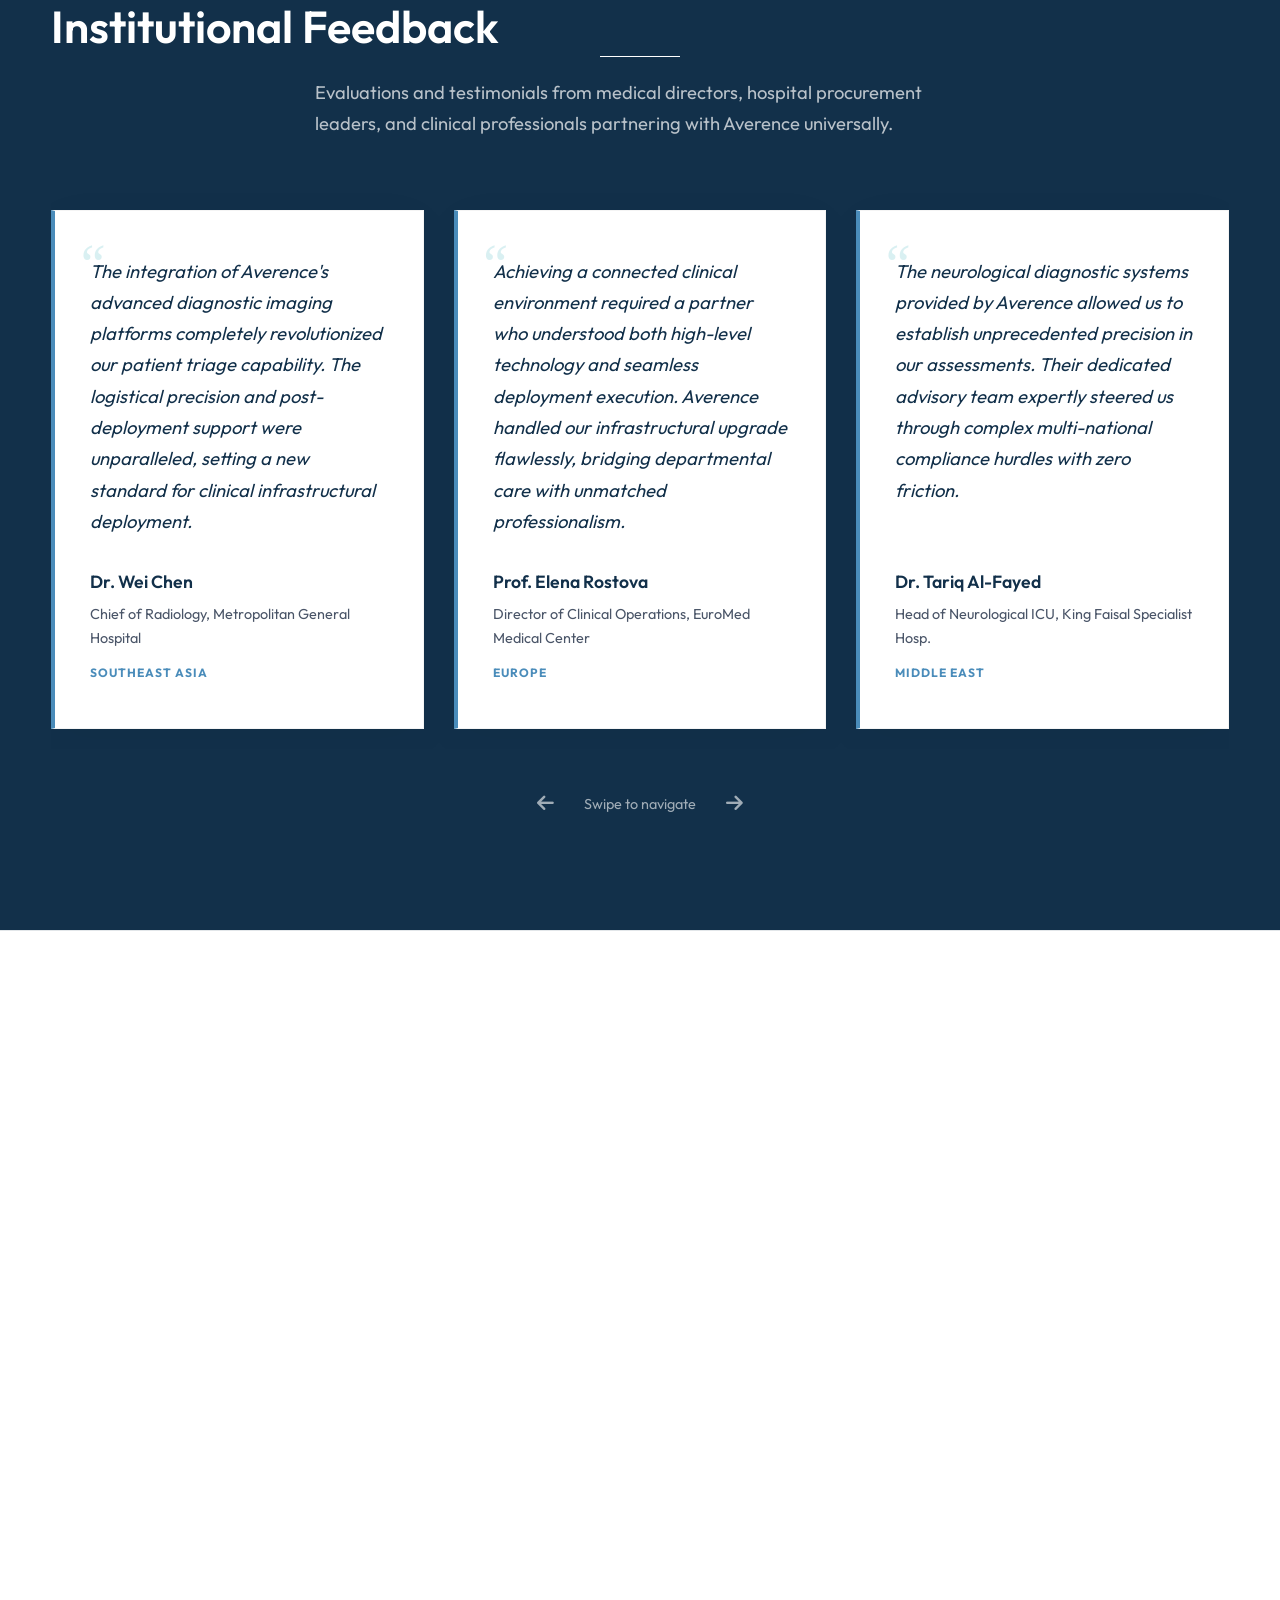
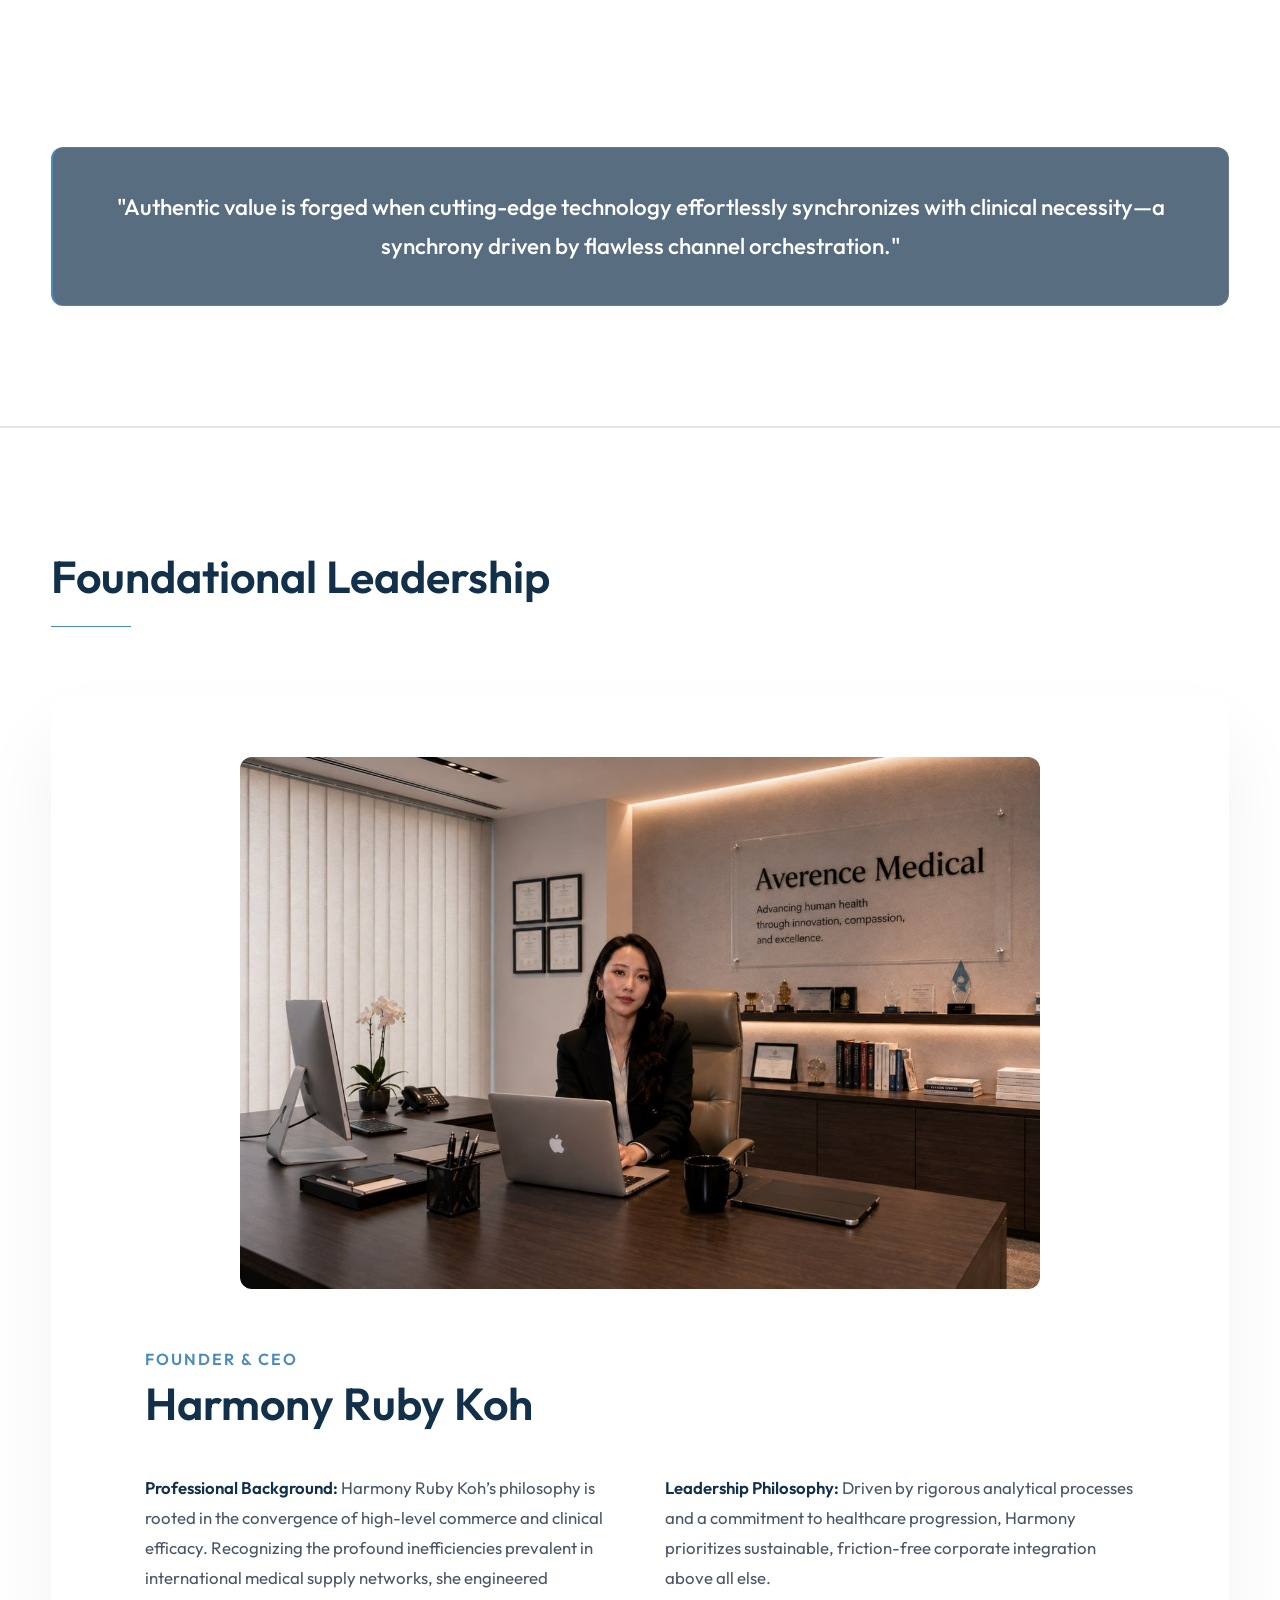
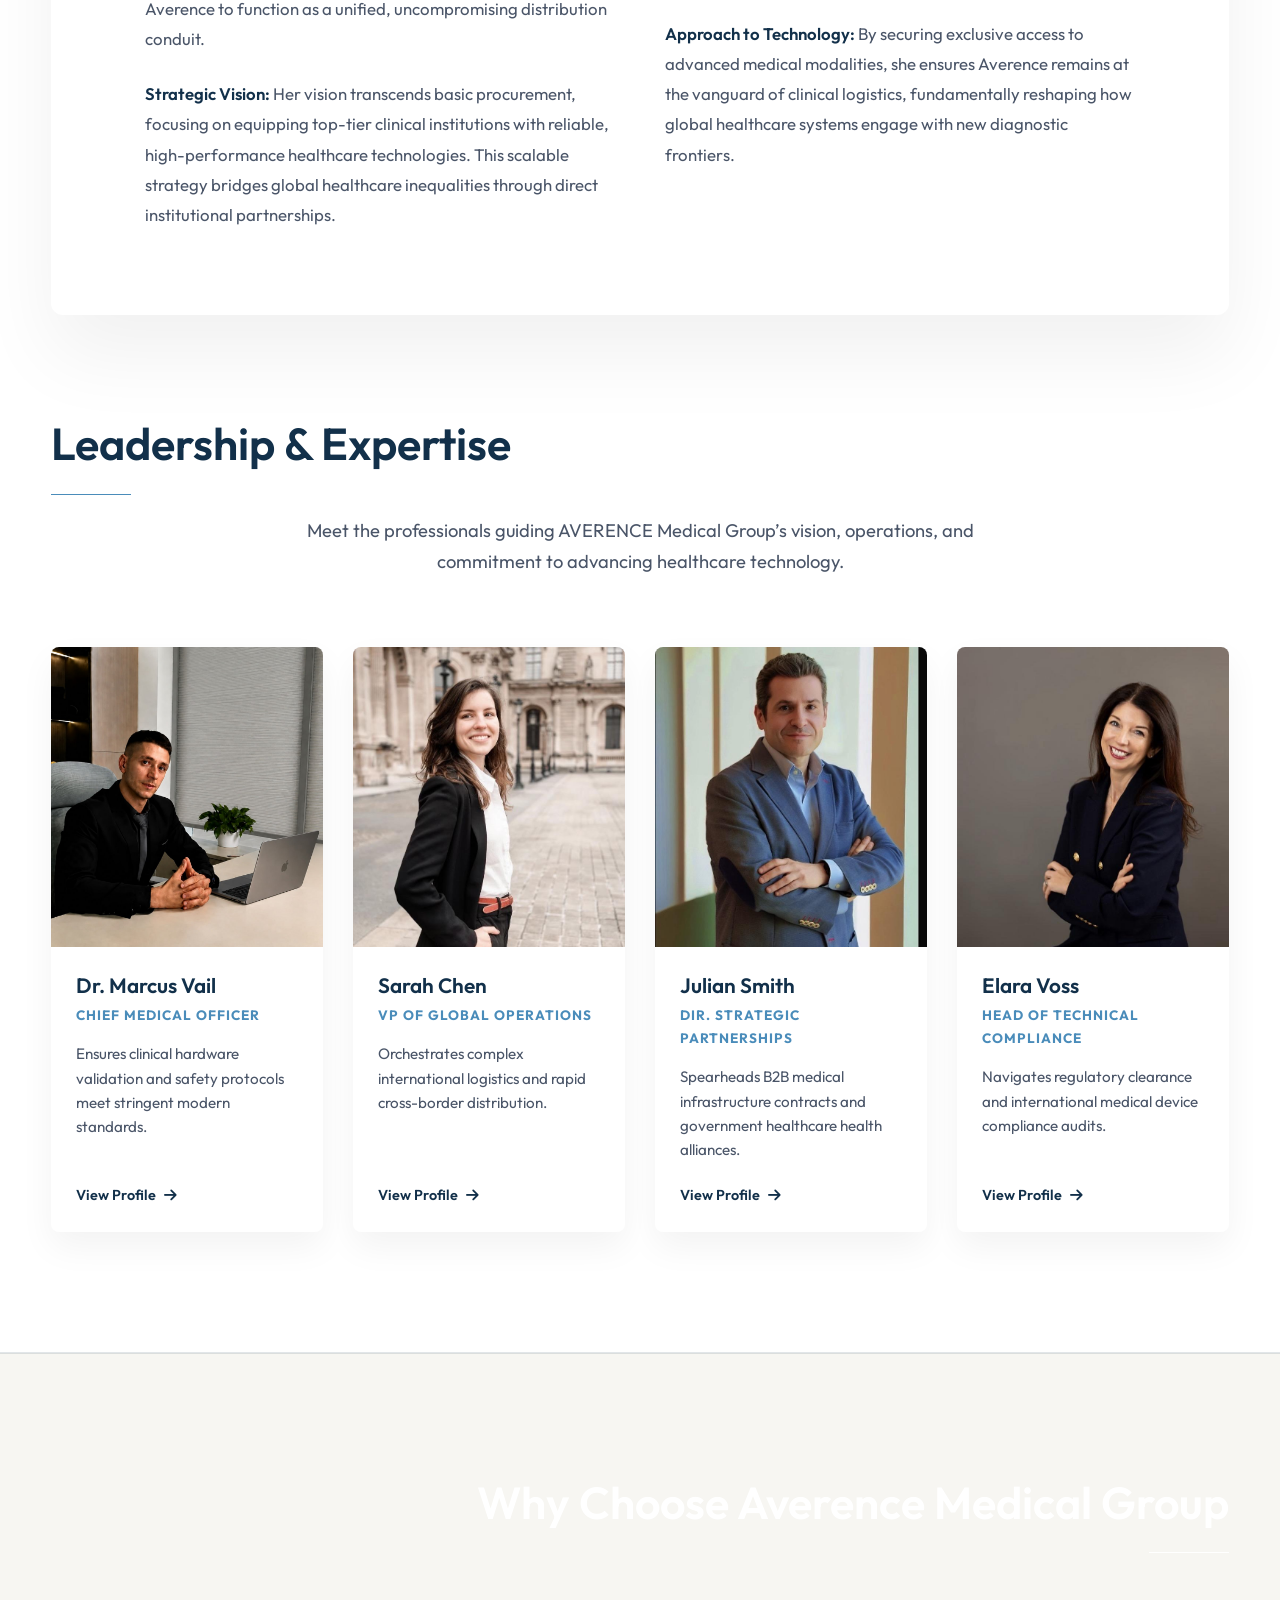
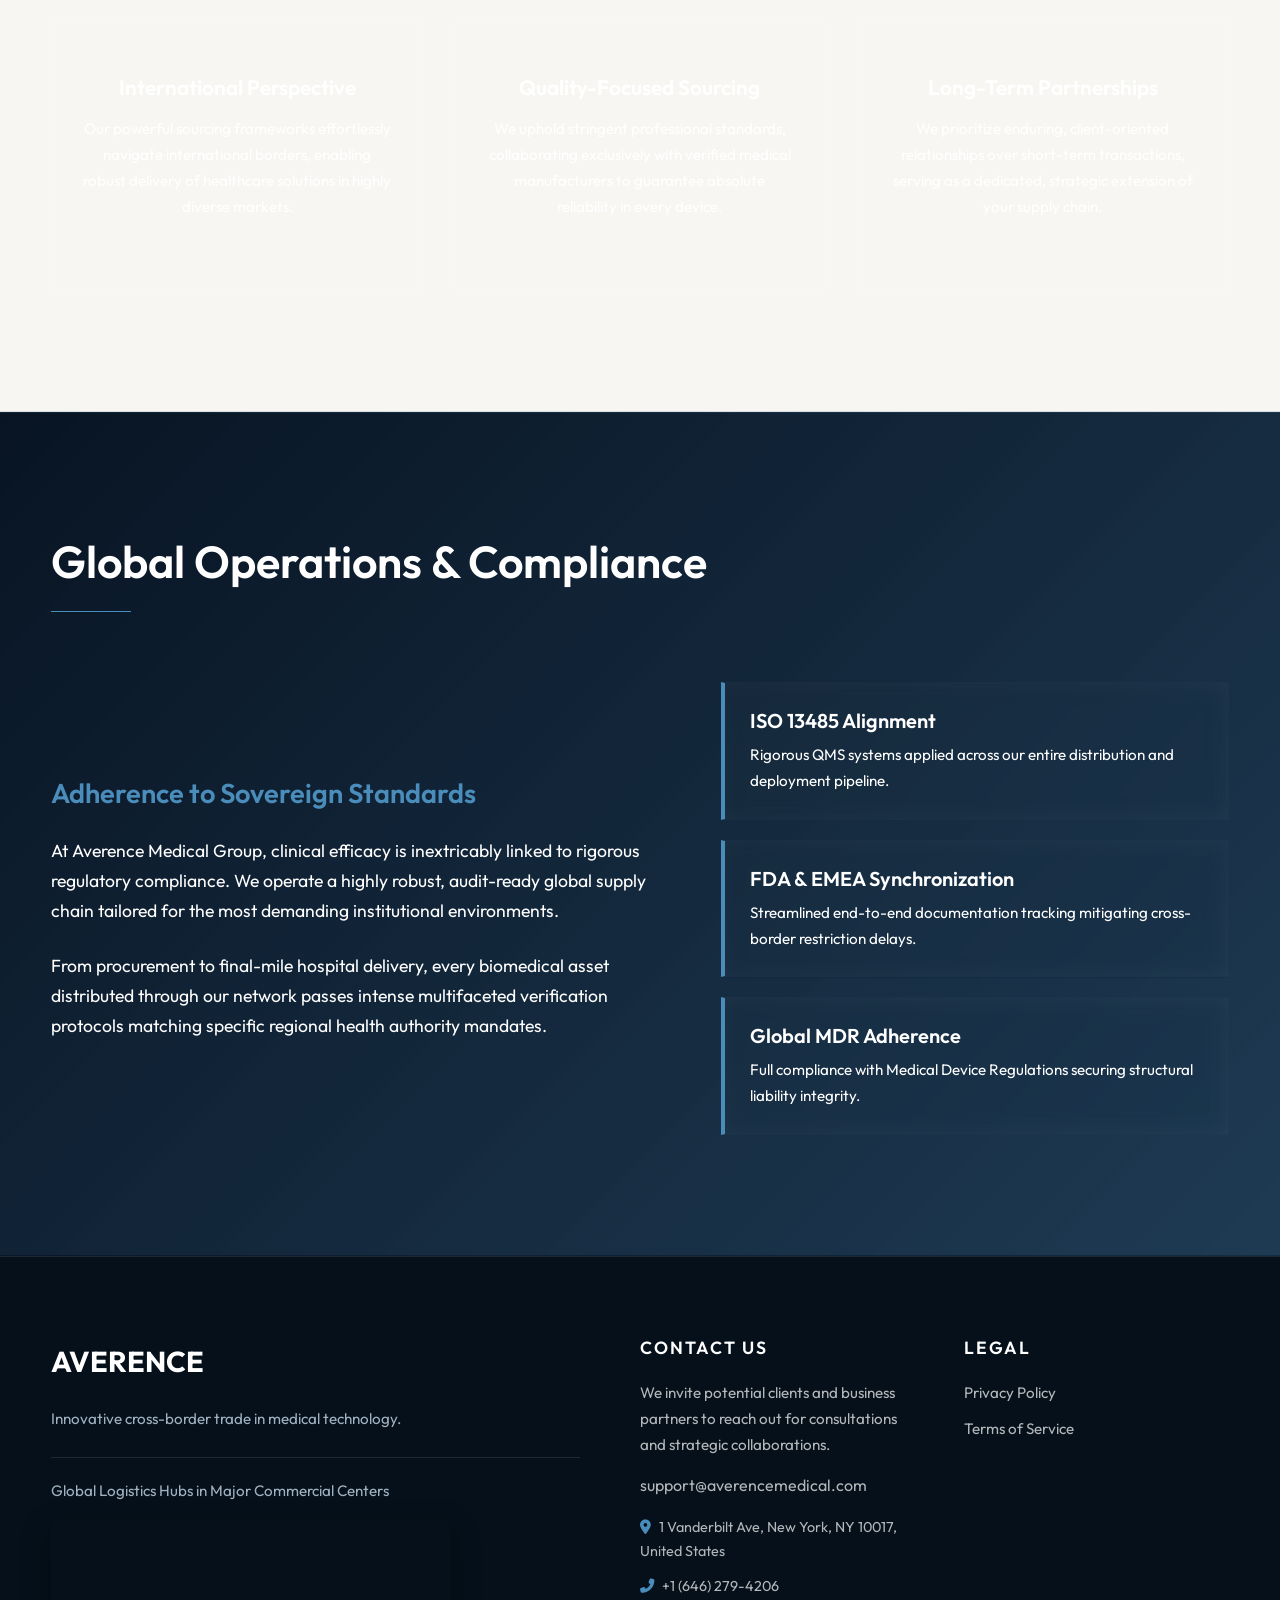
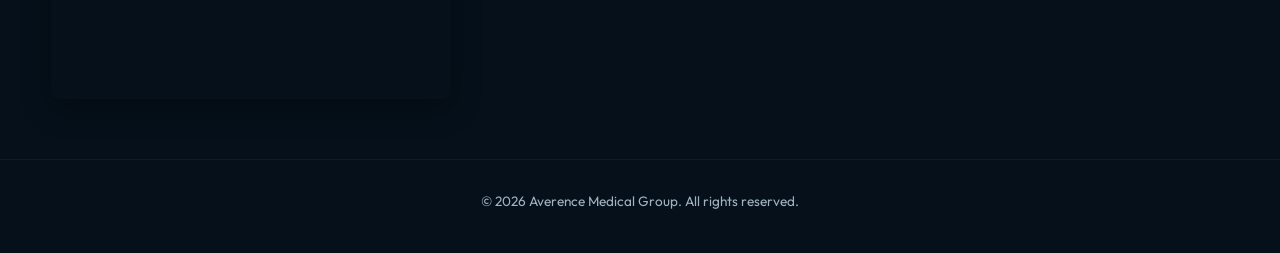
==== commit 7a1b9b80: "Update index.html" ====
--- a/index.html
+++ b/index.html
@@ -1086,7 +1086,7 @@
                 <p style="margin-bottom: 15px; font-size: 0.95rem;">We invite potential clients and business partners to
                     reach out for consultations and strategic collaborations.</p>
                 <span
-                    style="display: block; margin-bottom: 15px; color: rgba(255,255,255,0.7);">contact@averencemedical.com</span>
+                    style="display: block; margin-bottom: 15px; color: rgba(255,255,255,0.7);">support@averencemedical.com</span>
                 <a href="https://maps.google.com/?q=1+Vanderbilt+Ave,+New+York,+NY+10017,+United+States" target="_blank"
                     class="footer-link" style="display: block; margin-bottom: 10px; font-size: 0.9rem;">
                     <i class="fas fa-map-marker-alt" style="margin-right: 8px; color: var(--accent-cyan);"></i>1
@@ -1112,4 +1112,4 @@
     <script src="i18n.js"></script>
 </body>
 
-</html>+</html>
--- a/style.css
+++ b/style.css
@@ -26,7 +26,7 @@
 }
 
 html {
-
+
   font-size: 16px;
 }
 
@@ -698,431 +698,598 @@
   opacity: 1;
   transform: none;
   visibility: visible;
-}
-/* High Contrast Footer */
-.footer { background-color: #05101A !important; border-top: 1px solid rgba(255,255,255,0.1); padding: 80px 0 40px; color: rgba(255,255,255,0.7) !important; } .footer h4 { color: white !important; margin-bottom: 20px; } .footer-bottom { border-top: 1px solid rgba(255,255,255,0.05); margin-top: 40px; padding-top: 30px; text-align: center; } .footer-link { color: rgba(255,255,255,0.7) !important; display: block; margin-bottom: 10px; text-decoration: none; } .footer-link:hover { color: var(--accent-cyan) !important; }
-
-/* Responsive Nav Architecture */
-.mobile-toggle { display: none; cursor: pointer; font-size: 1.5rem; color: var(--primary-navy); }
-@media (max-width: 900px) { .mobile-toggle { display: block; } .nav-links { position: absolute; top: 100%; left: 0; width: 100%; background: #F7F6F2 !important; padding: 30px; flex-direction: column; gap: 20px; box-shadow: 0 10px 40px rgba(0,0,0,0.15); display: none; } .nav-links.active { display: flex !important; text-align: center; } .nav-actions .btn-primary { display: none; } .mega-menu { display: none !important; } }
-
-/* Animated Hero Marquee */
-.hero-background-marquee { position: absolute; top: 50%; left: 0; transform: translateY(-50%); display: flex; white-space: nowrap; pointer-events: none; z-index: 0; opacity: 0.04; user-select: none; } .marquee-text { font-family: var(--font-heading); font-size: 16rem; font-weight: 800; color: var(--primary-navy); letter-spacing: -3px; animation: scrollText 50s linear infinite; display: flex; align-items: center; gap: 50px; padding-right: 50px; } .marquee-text span { color: transparent; -webkit-text-stroke: 3px var(--primary-navy); } @keyframes scrollText { 0% { transform: translateX(0); } 100% { transform: translateX(-100%); } }
-
-
-@keyframes cinematicPan { 0% { background-size: 105%; background-position: center center; } 100% { background-size: 120%; background-position: right bottom; } }
-
-
-/* Product Catalog Grid */
-.product-grid {
-  display: grid;
-  grid-template-columns: repeat(4, 1fr);
-  gap: 30px;
-  width: 100%;
-}
-.product-card {
-  background: var(--bg-main);
-  border-radius: 8px; /* Minimal rounded cards */
-  box-shadow: 0 4px 15px rgba(0, 0, 0, 0.03);
-  overflow: hidden;
-  transition: transform 0.3s ease, box-shadow 0.3s ease;
-  display: flex;
-  flex-direction: column;
-}
-.product-card:hover {
-  transform: translateY(-8px);
-  box-shadow: 0 20px 40px rgba(18, 48, 74, 0.08);
-}
-.product-image {
-  position: relative;
-  width: 100%;
-  height: 240px;
-  background: #ffffff;
-  display: flex;
-  align-items: center;
-  justify-content: center;
-  border-bottom: 2px solid var(--border-subtle);
-  overflow: hidden;
-}
-.product-image img {
-  max-width: 90%;
-  max-height: 90%;
-  object-fit: contain;
-}
-.category-label {
-  position: absolute;
-  top: 15px;
-  left: 15px;
-  background: var(--primary-navy);
-  color: #fff;
-  padding: 6px 14px;
-  font-size: 0.75rem;
-  font-weight: 600;
-  border-radius: 4px;
-  text-transform: uppercase;
-  letter-spacing: 1px;
-  z-index: 2;
-  box-shadow: 0 4px 10px rgba(0,0,0,0.1);
-}
-.product-info {
-  padding: 30px 25px;
-  display: flex;
-  flex-direction: column;
-  flex-grow: 1;
-}
-.product-title {
-  font-family: var(--font-heading);
-  color: var(--primary-navy);
-  font-size: 1.25rem;
-  font-weight: 700;
-  margin-bottom: 15px;
-}
-.product-desc {
-  font-size: 0.95rem;
-  color: var(--text-secondary);
-  line-height: 1.6;
-  margin-bottom: 25px;
-  flex-grow: 1;
-}
-.btn-product {
-  display: inline-block;
-  align-self: flex-start;
-  padding: 10px 24px;
-  background: transparent;
-  color: var(--accent-cyan);
-  border: 1.5px solid var(--accent-cyan);
-  border-radius: 4px;
-  text-decoration: none;
-  font-weight: 600;
-  font-size: 0.9rem;
-  transition: all 0.2s ease;
-}
-.btn-product:hover {
-  background: var(--accent-cyan);
-  color: #ffffff;
-}
-
-@media (max-width: 1200px) {
-  .product-grid {
-    grid-template-columns: repeat(2, 1fr);
-  }
-}
-@media (max-width: 650px) {
-  .product-grid {
-    grid-template-columns: 1fr;
-  }
-}
-
-
-/* About Asymmetrical Section */
-.about-asym-container {
-  position: relative;
-  margin-top: 50px;
-}
-.about-asym-img-wrapper {
-  width: 65%;
-  height: 550px;
-  border-radius: var(--border-radius);
-  overflow: hidden;
-  box-shadow: var(--shadow-subtle);
-}
-.about-asym-card {
-  position: absolute;
-  right: 0;
-  bottom: -80px;
-  width: 45%;
-  padding: 50px;
-  background: white;
-  border-top: 4px solid var(--accent-cyan);
-  box-shadow: 0 25px 50px rgba(18, 48, 74, 0.15);
-  z-index: 10;
-  border-radius: var(--border-radius);
-}
-.about-asym-spacer {
-  height: 100px;
-}
-
-@media (max-width: 900px) {
-  .about-asym-container {
-    display: flex;
-    flex-direction: column;
-    margin-top: 30px;
-  }
-  .about-asym-img-wrapper {
-    width: 100%;
-    height: 300px;
-  }
-  .about-asym-card {
-    position: relative;
-    right: auto;
-    bottom: auto;
-    width: 92%;
-    margin: -40px auto 30px auto;
-    padding: 30px 20px;
-    box-shadow: 0 15px 30px rgba(18, 48, 74, 0.1);
-  }
-  .about-asym-spacer {
-    display: none;
-  }
-}
-
+}
+
+/* High Contrast Footer */
+.footer {
+  background-color: #05101A !important;
+  border-top: 1px solid rgba(255, 255, 255, 0.1);
+  padding: 80px 0 40px;
+  color: rgba(255, 255, 255, 0.7) !important;
+}
+
+.footer h4 {
+  color: white !important;
+  margin-bottom: 20px;
+}
+
+.footer-bottom {
+  border-top: 1px solid rgba(255, 255, 255, 0.05);
+  margin-top: 40px;
+  padding-top: 30px;
+  text-align: center;
+}
+
+.footer-link {
+  color: rgba(255, 255, 255, 0.7) !important;
+  display: block;
+  margin-bottom: 10px;
+  text-decoration: none;
+}
+
+.footer-link:hover {
+  color: var(--accent-cyan) !important;
+}
+
+/* Responsive Nav Architecture */
+.mobile-toggle {
+  display: none;
+  cursor: pointer;
+  font-size: 1.5rem;
+  color: var(--primary-navy);
+}
+
+@media (max-width: 900px) {
+  .mobile-toggle {
+    display: block;
+  }
+
+  .nav-links {
+    position: absolute;
+    top: 100%;
+    left: 0;
+    width: 100%;
+    background: #F7F6F2 !important;
+    padding: 30px;
+    flex-direction: column;
+    gap: 20px;
+    box-shadow: 0 10px 40px rgba(0, 0, 0, 0.15);
+    display: none;
+  }
+
+  .nav-links.active {
+    display: flex !important;
+    text-align: center;
+  }
+
+  .nav-actions .btn-primary {
+    display: none;
+  }
+
+  .mega-menu {
+    display: none !important;
+  }
+}
+
+/* Animated Hero Marquee */
+.hero-background-marquee {
+  position: absolute;
+  top: 50%;
+  left: 0;
+  transform: translateY(-50%);
+  display: flex;
+  white-space: nowrap;
+  pointer-events: none;
+  z-index: 0;
+  opacity: 0.04;
+  user-select: none;
+}
+
+.marquee-text {
+  font-family: var(--font-heading);
+  font-size: 16rem;
+  font-weight: 800;
+  color: var(--primary-navy);
+  letter-spacing: -3px;
+  animation: scrollText 50s linear infinite;
+  display: flex;
+  align-items: center;
+  gap: 50px;
+  padding-right: 50px;
+}
+
+.marquee-text span {
+  color: transparent;
+  -webkit-text-stroke: 3px var(--primary-navy);
+}
+
+@keyframes scrollText {
+  0% {
+    transform: translateX(0);
+  }
+
+  100% {
+    transform: translateX(-100%);
+  }
+}
+
+
+@keyframes cinematicPan {
+  0% {
+    background-size: 105%;
+    background-position: center center;
+  }
+
+  100% {
+    background-size: 120%;
+    background-position: right bottom;
+  }
+}
+
+
+/* Product Catalog Grid */
+.product-grid {
+  display: grid;
+  grid-template-columns: repeat(4, 1fr);
+  gap: 30px;
+  width: 100%;
+}
+
+.product-card {
+  background: var(--bg-main);
+  border-radius: 8px;
+  /* Minimal rounded cards */
+  box-shadow: 0 4px 15px rgba(0, 0, 0, 0.03);
+  overflow: hidden;
+  transition: transform 0.3s ease, box-shadow 0.3s ease;
+  display: flex;
+  flex-direction: column;
+}
+
+.product-card:hover {
+  transform: translateY(-8px);
+  box-shadow: 0 20px 40px rgba(18, 48, 74, 0.08);
+}
+
+.product-image {
+  position: relative;
+  width: 100%;
+  height: 240px;
+  background: #ffffff;
+  display: flex;
+  align-items: center;
+  justify-content: center;
+  border-bottom: 2px solid var(--border-subtle);
+  overflow: hidden;
+}
+
+.product-image img {
+  max-width: 90%;
+  max-height: 90%;
+  object-fit: contain;
+}
+
+.category-label {
+  position: absolute;
+  top: 15px;
+  left: 15px;
+  background: var(--primary-navy);
+  color: #fff;
+  padding: 6px 14px;
+  font-size: 0.75rem;
+  font-weight: 600;
+  border-radius: 4px;
+  text-transform: uppercase;
+  letter-spacing: 1px;
+  z-index: 2;
+  box-shadow: 0 4px 10px rgba(0, 0, 0, 0.1);
+}
+
+.product-info {
+  padding: 30px 25px;
+  display: flex;
+  flex-direction: column;
+  flex-grow: 1;
+}
+
+.product-title {
+  font-family: var(--font-heading);
+  color: var(--primary-navy);
+  font-size: 1.25rem;
+  font-weight: 700;
+  margin-bottom: 15px;
+}
+
+.product-desc {
+  font-size: 0.95rem;
+  color: var(--text-secondary);
+  line-height: 1.6;
+  margin-bottom: 25px;
+  flex-grow: 1;
+}
+
+.btn-product {
+  display: inline-block;
+  align-self: flex-start;
+  padding: 10px 24px;
+  background: transparent;
+  color: var(--accent-cyan);
+  border: 1.5px solid var(--accent-cyan);
+  border-radius: 4px;
+  text-decoration: none;
+  font-weight: 600;
+  font-size: 0.9rem;
+  transition: all 0.2s ease;
+}
+
+.btn-product:hover {
+  background: var(--accent-cyan);
+  color: #ffffff;
+}
+
+@media (max-width: 1200px) {
+  .product-grid {
+    grid-template-columns: repeat(2, 1fr);
+  }
+}
+
+@media (max-width: 650px) {
+  .product-grid {
+    grid-template-columns: 1fr;
+  }
+}
+
+
+/* About Asymmetrical Section */
+.about-asym-container {
+  position: relative;
+  margin-top: 50px;
+}
+
+.about-asym-img-wrapper {
+  width: 65%;
+  height: 550px;
+  border-radius: var(--border-radius);
+  overflow: hidden;
+  box-shadow: var(--shadow-subtle);
+}
+
+.about-asym-card {
+  position: absolute;
+  right: 0;
+  bottom: -80px;
+  width: 45%;
+  padding: 50px;
+  background: white;
+  border-top: 4px solid var(--accent-cyan);
+  box-shadow: 0 25px 50px rgba(18, 48, 74, 0.15);
+  z-index: 10;
+  border-radius: var(--border-radius);
+}
+
+.about-asym-spacer {
+  height: 100px;
+}
+
+@media (max-width: 900px) {
+  .about-asym-container {
+    display: flex;
+    flex-direction: column;
+    margin-top: 30px;
+  }
+
+  .about-asym-img-wrapper {
+    width: 100%;
+    height: 300px;
+  }
+
+  .about-asym-card {
+    position: relative;
+    right: auto;
+    bottom: auto;
+    width: 92%;
+    margin: -40px auto 30px auto;
+    padding: 30px 20px;
+    box-shadow: 0 15px 30px rgba(18, 48, 74, 0.1);
+  }
+
+  .about-asym-spacer {
+    display: none;
+  }
+}
+
 
 /* Case Studies Portfolio Enhancements */
 .case-card:hover {
-    transform: translateY(-8px);
-    border-color: var(--accent-cyan) !important;
-    box-shadow: 0 15px 35px rgba(0,0,0,0.3);
-}
+  transform: translateY(-8px);
+  border-color: var(--accent-cyan) !important;
+  box-shadow: 0 15px 35px rgba(0, 0, 0, 0.3);
+}
+
 .case-card:hover img {
-    transform: scale(1.05) !important;
-}
+  transform: scale(1.05) !important;
+}
+
 .case-card:hover .btn-product {
-    background-color: var(--accent-cyan);
-    color: #fff !important;
-    border-color: var(--accent-cyan) !important;
+  background-color: var(--accent-cyan);
+  color: #fff !important;
+  border-color: var(--accent-cyan) !important;
 }
 
 @media (max-width: 900px) {
-    .case-grid {
-        grid-template-columns: 1fr !important;
-    }
-}
-
+  .case-grid {
+    grid-template-columns: 1fr !important;
+  }
+}
+
 
 /* Simple Dropdown */
-.nav-item.simple-dropdown { position: relative; }
+.nav-item.simple-dropdown {
+  position: relative;
+}
+
 .dropdown-menu {
-    position: absolute;
-    top: 100%;
-    left: 50%;
-    transform: translateX(-50%) translateY(10px);
-    background: #fff;
-    padding: 10px 0;
-    min-width: 220px;
-    border-radius: 6px;
-    box-shadow: 0 15px 40px rgba(0,0,0,0.1);
-    opacity: 0;
-    visibility: hidden;
-    transition: all 0.3s ease;
-    pointer-events: none;
-    z-index: 100;
-}
+  position: absolute;
+  top: 100%;
+  left: 50%;
+  transform: translateX(-50%) translateY(10px);
+  background: #fff;
+  padding: 10px 0;
+  min-width: 220px;
+  border-radius: 6px;
+  box-shadow: 0 15px 40px rgba(0, 0, 0, 0.1);
+  opacity: 0;
+  visibility: hidden;
+  transition: all 0.3s ease;
+  pointer-events: none;
+  z-index: 100;
+}
+
 .nav-item.simple-dropdown:hover .dropdown-menu {
-    opacity: 1;
-    visibility: visible;
-    transform: translateX(-50%) translateY(0);
-    pointer-events: auto;
-}
+  opacity: 1;
+  visibility: visible;
+  transform: translateX(-50%) translateY(0);
+  pointer-events: auto;
+}
+
 .dropdown-menu a {
-    display: block;
-    padding: 12px 20px;
-    color: var(--primary-navy);
-    font-size: 0.95rem;
-    font-weight: 500;
-    transition: all 0.2s ease;
-    text-decoration: none;
-}
+  display: block;
+  padding: 12px 20px;
+  color: var(--primary-navy);
+  font-size: 0.95rem;
+  font-weight: 500;
+  transition: all 0.2s ease;
+  text-decoration: none;
+}
+
 .dropdown-menu a:hover {
-    background: rgba(18, 48, 74, 0.03);
-    color: var(--accent-cyan);
-}
-
+  background: rgba(18, 48, 74, 0.03);
+  color: var(--accent-cyan);
+}
+
 
 /* CEO Editorial Spread */
 .ceo-editorial-spread {
-    background: #fff;
-    border-radius: 12px;
-    box-shadow: 0 40px 80px rgba(0,0,0,0.06);
-    overflow: hidden;
-    margin-top: 40px;
+  background: #fff;
+  border-radius: 12px;
+  box-shadow: 0 40px 80px rgba(0, 0, 0, 0.06);
+  overflow: hidden;
+  margin-top: 40px;
 }
 
 .ceo-hero-image {
-    width: 100%;
-    height: 650px;
-    object-fit: cover;
-    object-position: center 30%;
-    display: block;
+  width: 100%;
+  max-width: 800px;
+  height: auto;
+  display: block;
+  margin: 60px auto 0 auto;
+  border-radius: 12px;
 }
 
 .ceo-content {
-    padding: 60px 8%;
+  padding: 60px 8%;
 }
 
 .ceo-title {
-    color: var(--accent-cyan);
-    text-transform: uppercase;
-    font-size: 1rem;
-    letter-spacing: 2px;
-    margin-bottom: 5px;
+  color: var(--accent-cyan);
+  text-transform: uppercase;
+  font-size: 1rem;
+  letter-spacing: 2px;
+  margin-bottom: 5px;
 }
 
 .ceo-name {
-    font-size: 2.8rem;
-    color: var(--primary-navy);
-    margin-bottom: 40px;
+  font-size: 2.8rem;
+  color: var(--primary-navy);
+  margin-bottom: 40px;
 }
 
 .ceo-bio-columns {
-    display: grid;
-    grid-template-columns: 1fr 1fr;
-    gap: 50px;
+  display: grid;
+  grid-template-columns: 1fr 1fr;
+  gap: 50px;
 }
 
 .ceo-bio-columns p {
-    font-size: 1.05rem;
-    color: var(--text-secondary);
-    line-height: 1.8;
-    margin-bottom: 25px;
+  font-size: 1.05rem;
+  color: var(--text-secondary);
+  line-height: 1.8;
+  margin-bottom: 25px;
 }
 
 .ceo-bio-columns strong {
-    color: var(--primary-navy);
-    font-weight: 600;
+  color: var(--primary-navy);
+  font-weight: 600;
 }
 
 /* Team Grid */
 .team-grid {
-    display: grid;
-    grid-template-columns: repeat(4, 1fr);
-    gap: 30px;
-    margin-top: 50px;
+  display: grid;
+  grid-template-columns: repeat(4, 1fr);
+  gap: 30px;
+  margin-top: 50px;
 }
 
 .team-member-card {
-    background: #fff;
-    border-radius: 8px;
-    overflow: hidden;
-    box-shadow: 0 15px 35px rgba(0,0,0,0.05);
-    text-decoration: none;
-    transition: transform 0.4s ease, box-shadow 0.4s ease;
-    display: flex;
-    flex-direction: column;
+  background: #fff;
+  border-radius: 8px;
+  overflow: hidden;
+  box-shadow: 0 15px 35px rgba(0, 0, 0, 0.05);
+  text-decoration: none;
+  transition: transform 0.4s ease, box-shadow 0.4s ease;
+  display: flex;
+  flex-direction: column;
 }
 
 .team-member-card:hover {
-    transform: translateY(-8px);
-    box-shadow: 0 30px 60px rgba(0,0,0,0.12);
+  transform: translateY(-8px);
+  box-shadow: 0 30px 60px rgba(0, 0, 0, 0.12);
 }
 
 .team-member-card img {
-    width: 100%;
-    height: 300px;
-    object-fit: cover;
-    object-position: center 15%;
+  width: 100%;
+  height: 300px;
+  object-fit: cover;
+  object-position: center 15%;
 }
 
 .team-member-info {
-    padding: 25px;
-    flex-grow: 1;
-    display: flex;
-    flex-direction: column;
+  padding: 25px;
+  flex-grow: 1;
+  display: flex;
+  flex-direction: column;
 }
 
 .team-member-info h4 {
-    font-size: 1.3rem;
-    color: var(--primary-navy);
-    margin-bottom: 5px;
+  font-size: 1.3rem;
+  color: var(--primary-navy);
+  margin-bottom: 5px;
 }
 
 .team-member-info h5 {
-    color: var(--accent-cyan);
-    font-size: 0.85rem;
-    text-transform: uppercase;
-    letter-spacing: 1px;
-    margin-bottom: 15px;
+  color: var(--accent-cyan);
+  font-size: 0.85rem;
+  text-transform: uppercase;
+  letter-spacing: 1px;
+  margin-bottom: 15px;
 }
 
 .team-member-info p {
-    color: var(--text-secondary);
-    font-size: 0.95rem;
-    line-height: 1.6;
-    margin-bottom: 20px;
-    flex-grow: 1;
+  color: var(--text-secondary);
+  font-size: 0.95rem;
+  line-height: 1.6;
+  margin-bottom: 20px;
+  flex-grow: 1;
 }
 
 .team-member-info .view-profile {
-    display: inline-flex;
-    align-items: center;
-    gap: 8px;
-    font-weight: 600;
-    color: var(--primary-navy);
-    font-size: 0.9rem;
-    transition: color 0.3s ease;
+  display: inline-flex;
+  align-items: center;
+  gap: 8px;
+  font-weight: 600;
+  color: var(--primary-navy);
+  font-size: 0.9rem;
+  transition: color 0.3s ease;
 }
 
 .team-member-card:hover .view-profile {
-    color: var(--accent-cyan);
+  color: var(--accent-cyan);
 }
 
 @media (max-width: 1100px) {
-    .team-grid { grid-template-columns: repeat(2, 1fr); }
-    .ceo-bio-columns { grid-template-columns: 1fr; gap: 20px; }
-    .ceo-hero-image { height: 400px; }
-}
+  .team-grid {
+    grid-template-columns: repeat(2, 1fr);
+  }
+
+  .ceo-bio-columns {
+    grid-template-columns: 1fr;
+    gap: 20px;
+  }
+
+  .ceo-hero-image {
+    max-width: 90%;
+    margin-top: 40px;
+  }
+}
+
 @media (max-width: 768px) {
-    .team-grid { grid-template-columns: 1fr; }
-}
-/* Language Dropdown Mobile/Desktop */
-.lang-mobile { display: none !important; }
-@media (max-width: 1024px) {
-    .lang-desktop { display: none !important; }
-    .lang-mobile { display: block !important; }
-}
-.nav-item.simple-dropdown .dropdown-right {
-    left: auto;
-    right: 0;
-    transform: translateY(10px);
-    transform-origin: top right;
-}
-.nav-item.simple-dropdown:hover .dropdown-right {
-    transform: translateY(0);
-}
+  .team-grid {
+    grid-template-columns: 1fr;
+  }
+}
+
+/* Language Dropdown Mobile/Desktop */
+.lang-mobile {
+  display: none !important;
+}
+
+@media (max-width: 1024px) {
+  .lang-desktop {
+    display: none !important;
+  }
+
+  .lang-mobile {
+    display: block !important;
+  }
+}
+
+.nav-item.simple-dropdown .dropdown-right {
+  left: auto;
+  right: 0;
+  transform: translateY(10px);
+  transform-origin: top right;
+}
+
+.nav-item.simple-dropdown:hover .dropdown-right {
+  transform: translateY(0);
+}
+
 /* Responsive About Section Fix */
 @media (max-width: 768px) {
-    .about-container {
-        display: flex !important;
-        flex-direction: column !important;
-        margin-top: 30px !important;
-    }
-
-    .about-image {
-        width: 100% !important;
-        height: auto !important;
-        position: relative !important;
-    }
-
-    .about-image img {
-        min-height: 250px;
-    }
-
-    .about-text-card {
-        position: relative !important;
-        right: auto !important;
-        bottom: auto !important;
-        width: 100% !important;
-        margin-top: -30px !important;
-        /* Slight overlap on mobile */
-        padding: 30px !important;
-        z-index: 10;
-    }
-
-    /* Structural spacer to clear absolute overlap */
-    .about-spacer {
-        display: none !important;
-    }
-}
+  .about-container {
+    display: flex !important;
+    flex-direction: column !important;
+    margin-top: 30px !important;
+  }
+
+  .about-image {
+    width: 100% !important;
+    height: auto !important;
+    position: relative !important;
+  }
+
+  .about-image img {
+    min-height: 250px;
+  }
+
+  .about-text-card {
+    position: relative !important;
+    right: auto !important;
+    bottom: auto !important;
+    width: 100% !important;
+    margin-top: -30px !important;
+    /* Slight overlap on mobile */
+    padding: 30px !important;
+    z-index: 10;
+  }
+
+  /* Structural spacer to clear absolute overlap */
+  .about-spacer {
+    display: none !important;
+  }
+}
+
 /* Mobile Hero Fix */
 @media (max-width: 768px) {
-    .hero {
-        padding-top: 180px !important;
-        min-height: auto !important;
-        /* Allow the content to dictate height */
-        padding-bottom: 60px !important;
-    }
-
-    .hero h1 {
-        word-wrap: break-word;
-        /* Ensure natural wrapping on small screens */
-    }
-}
+  .hero {
+    padding-top: 180px !important;
+    min-height: auto !important;
+    /* Allow the content to dictate height */
+    padding-bottom: 60px !important;
+  }
+
+  .hero h1 {
+    word-wrap: break-word;
+    /* Ensure natural wrapping on small screens */
+  }
+}
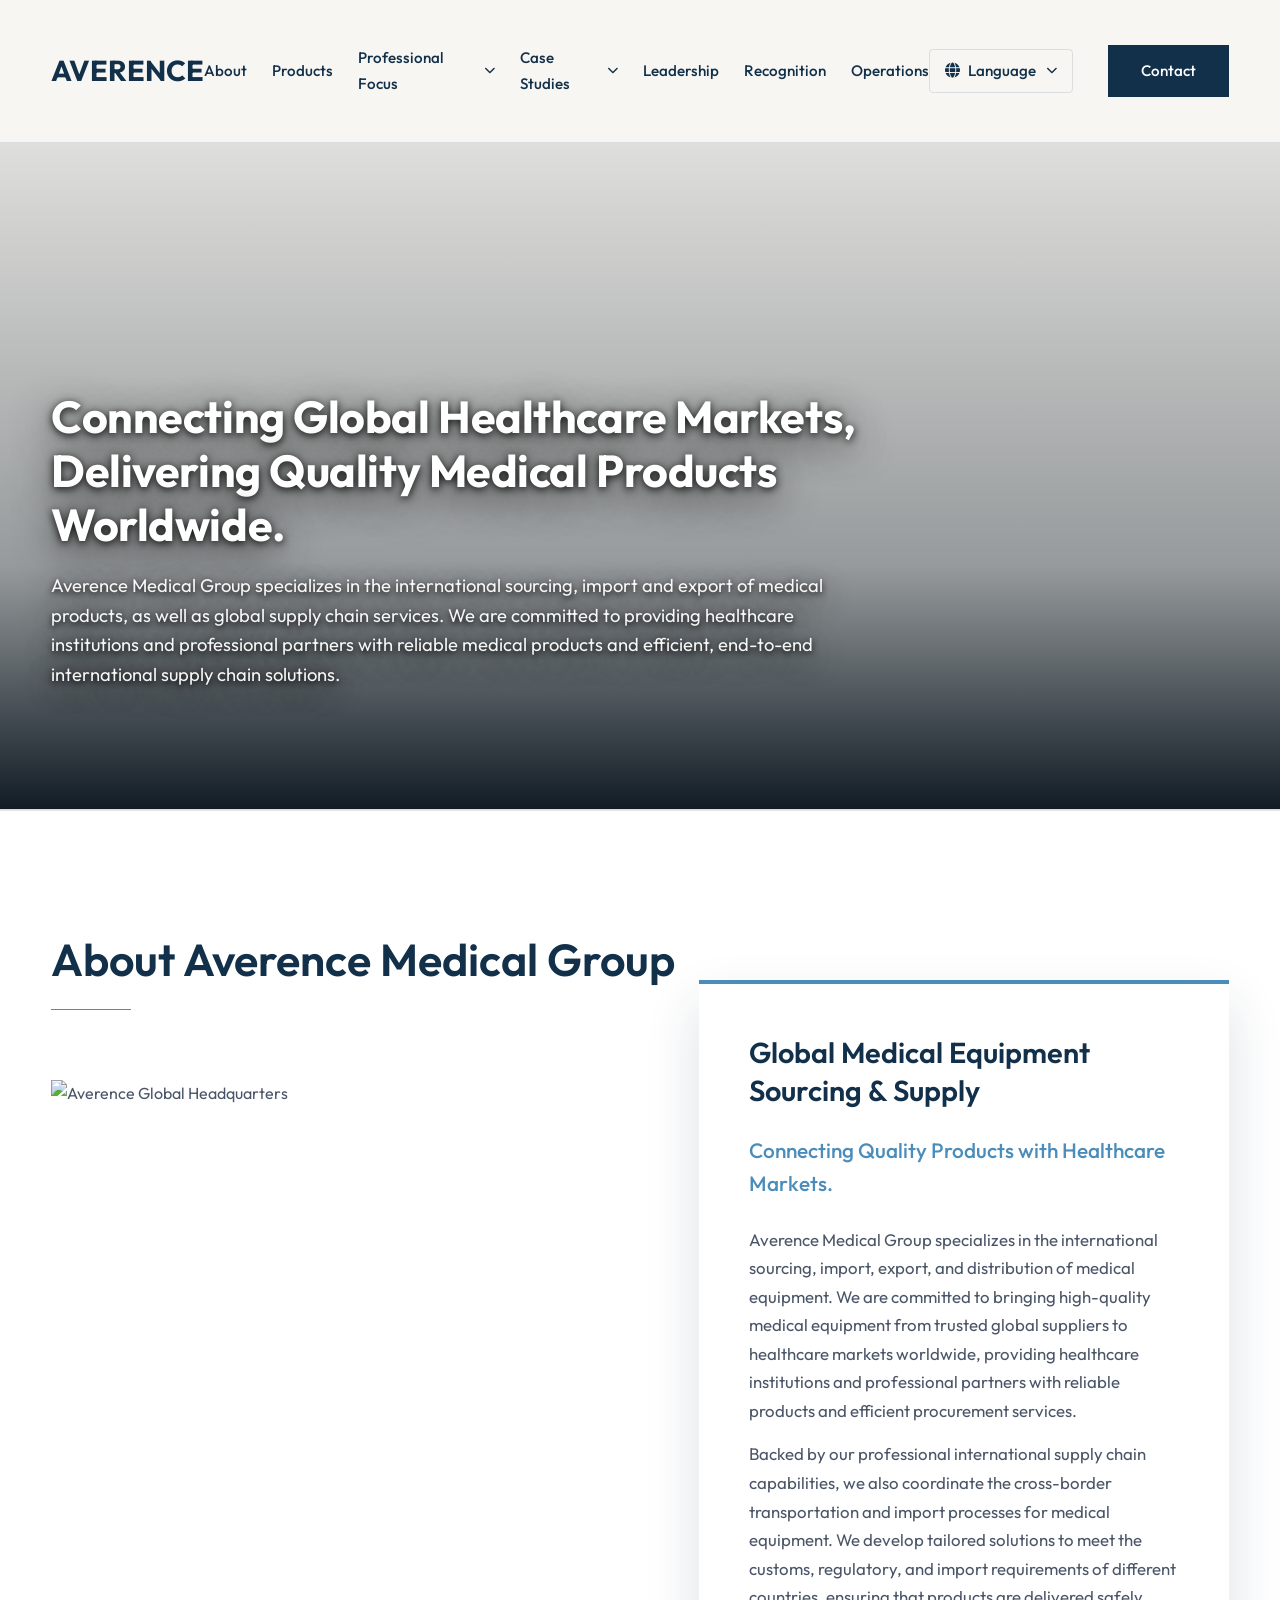
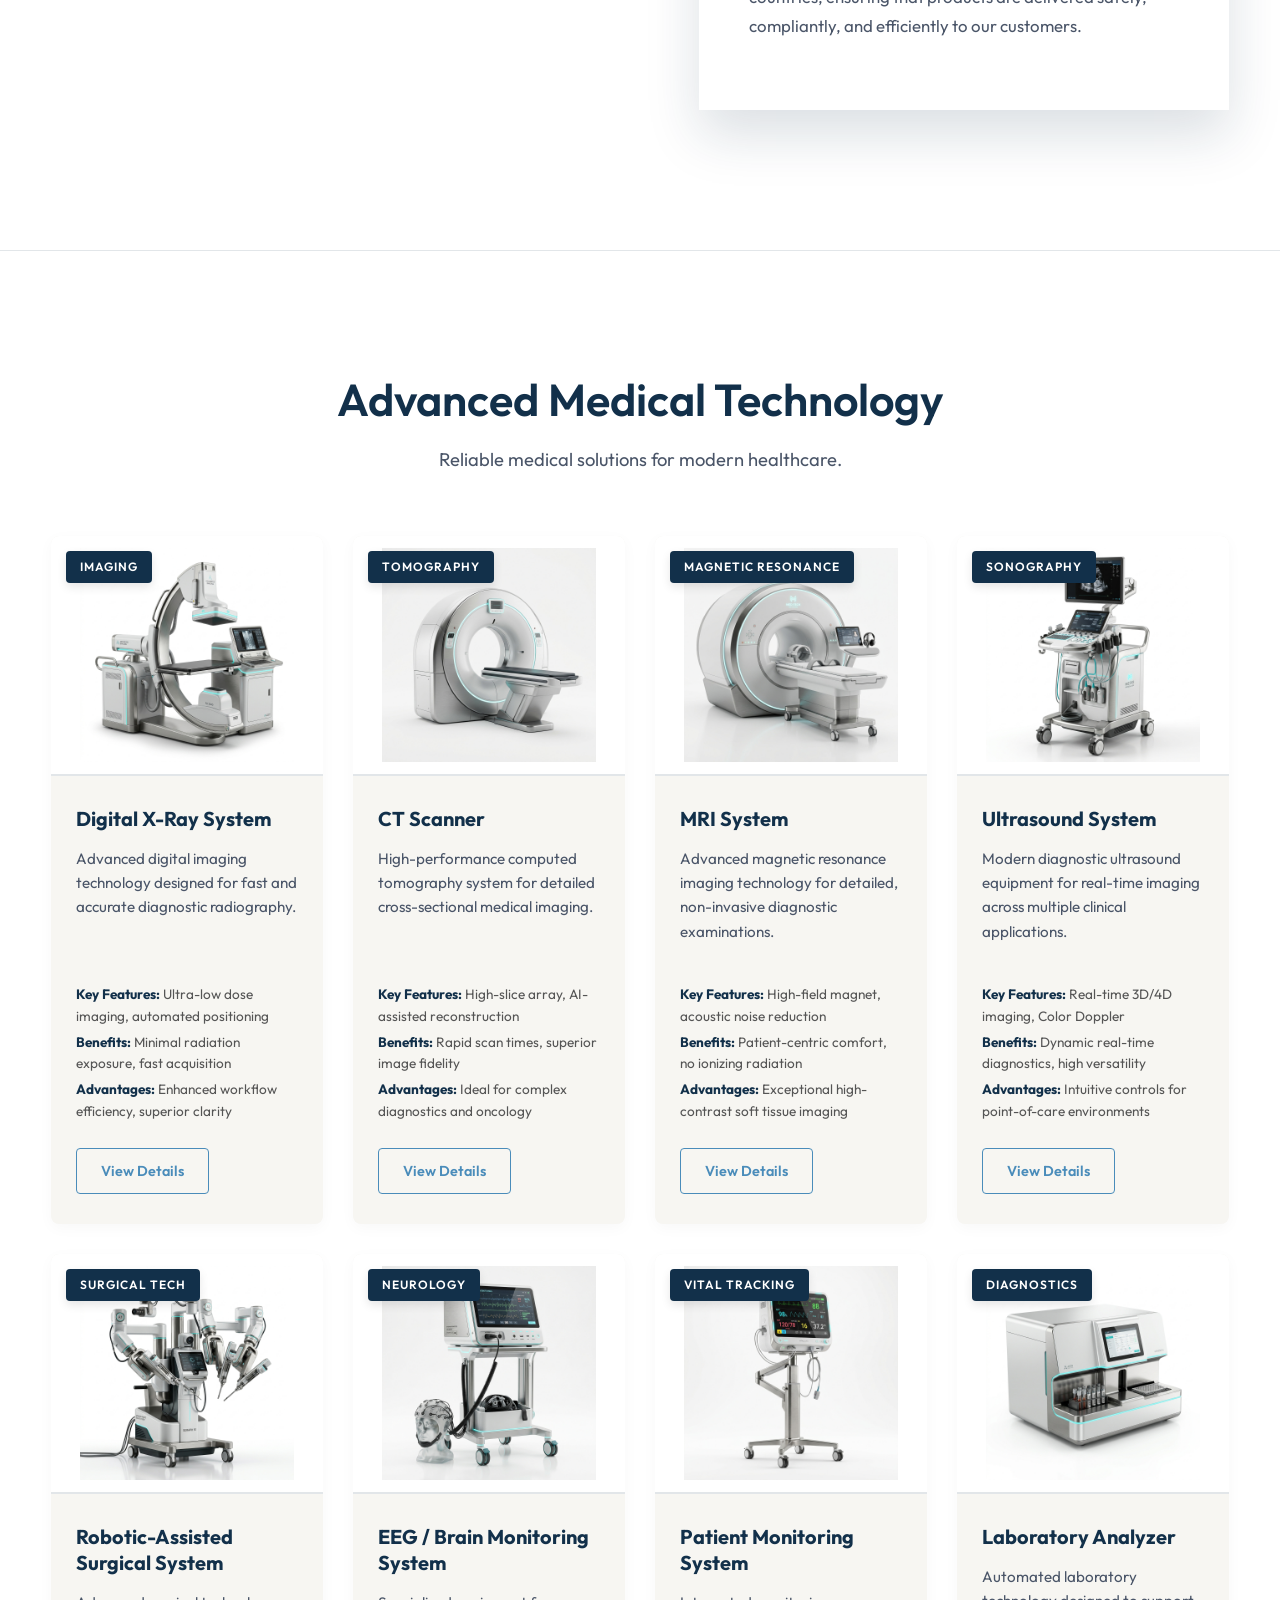
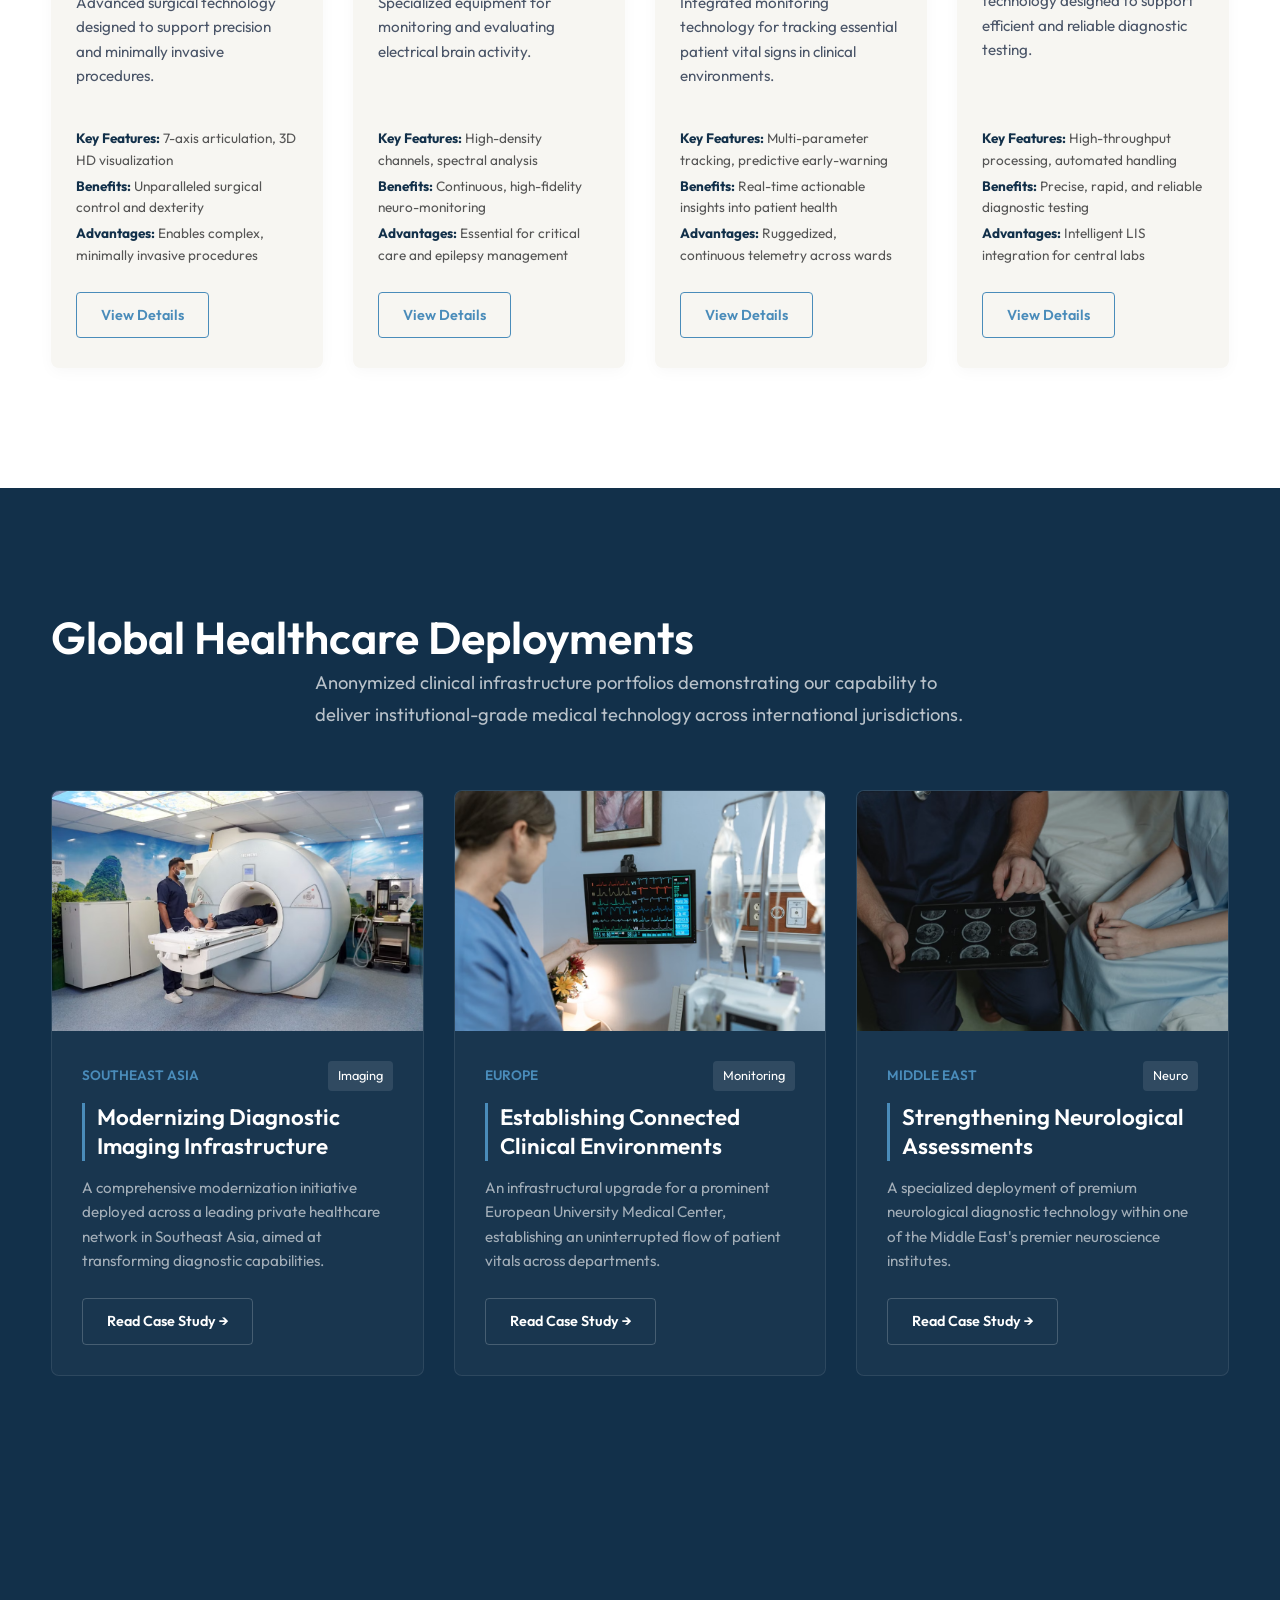
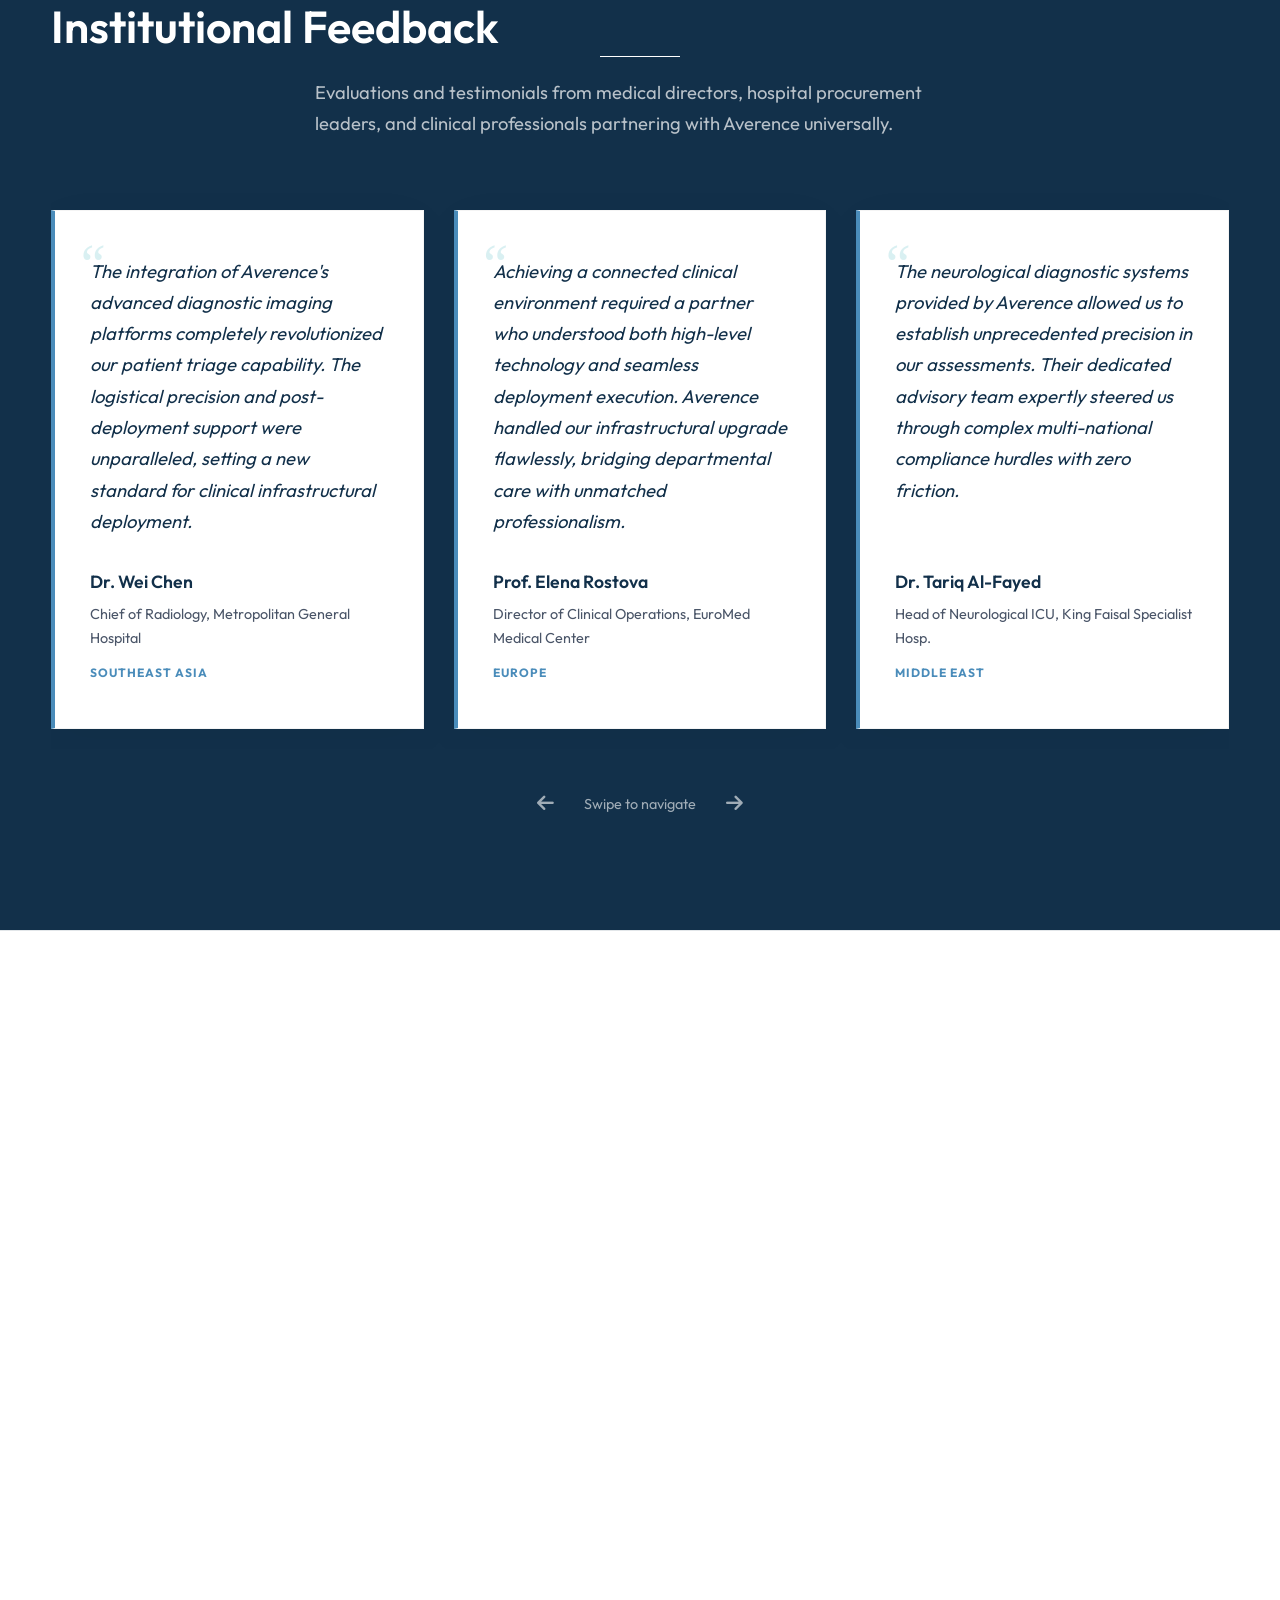
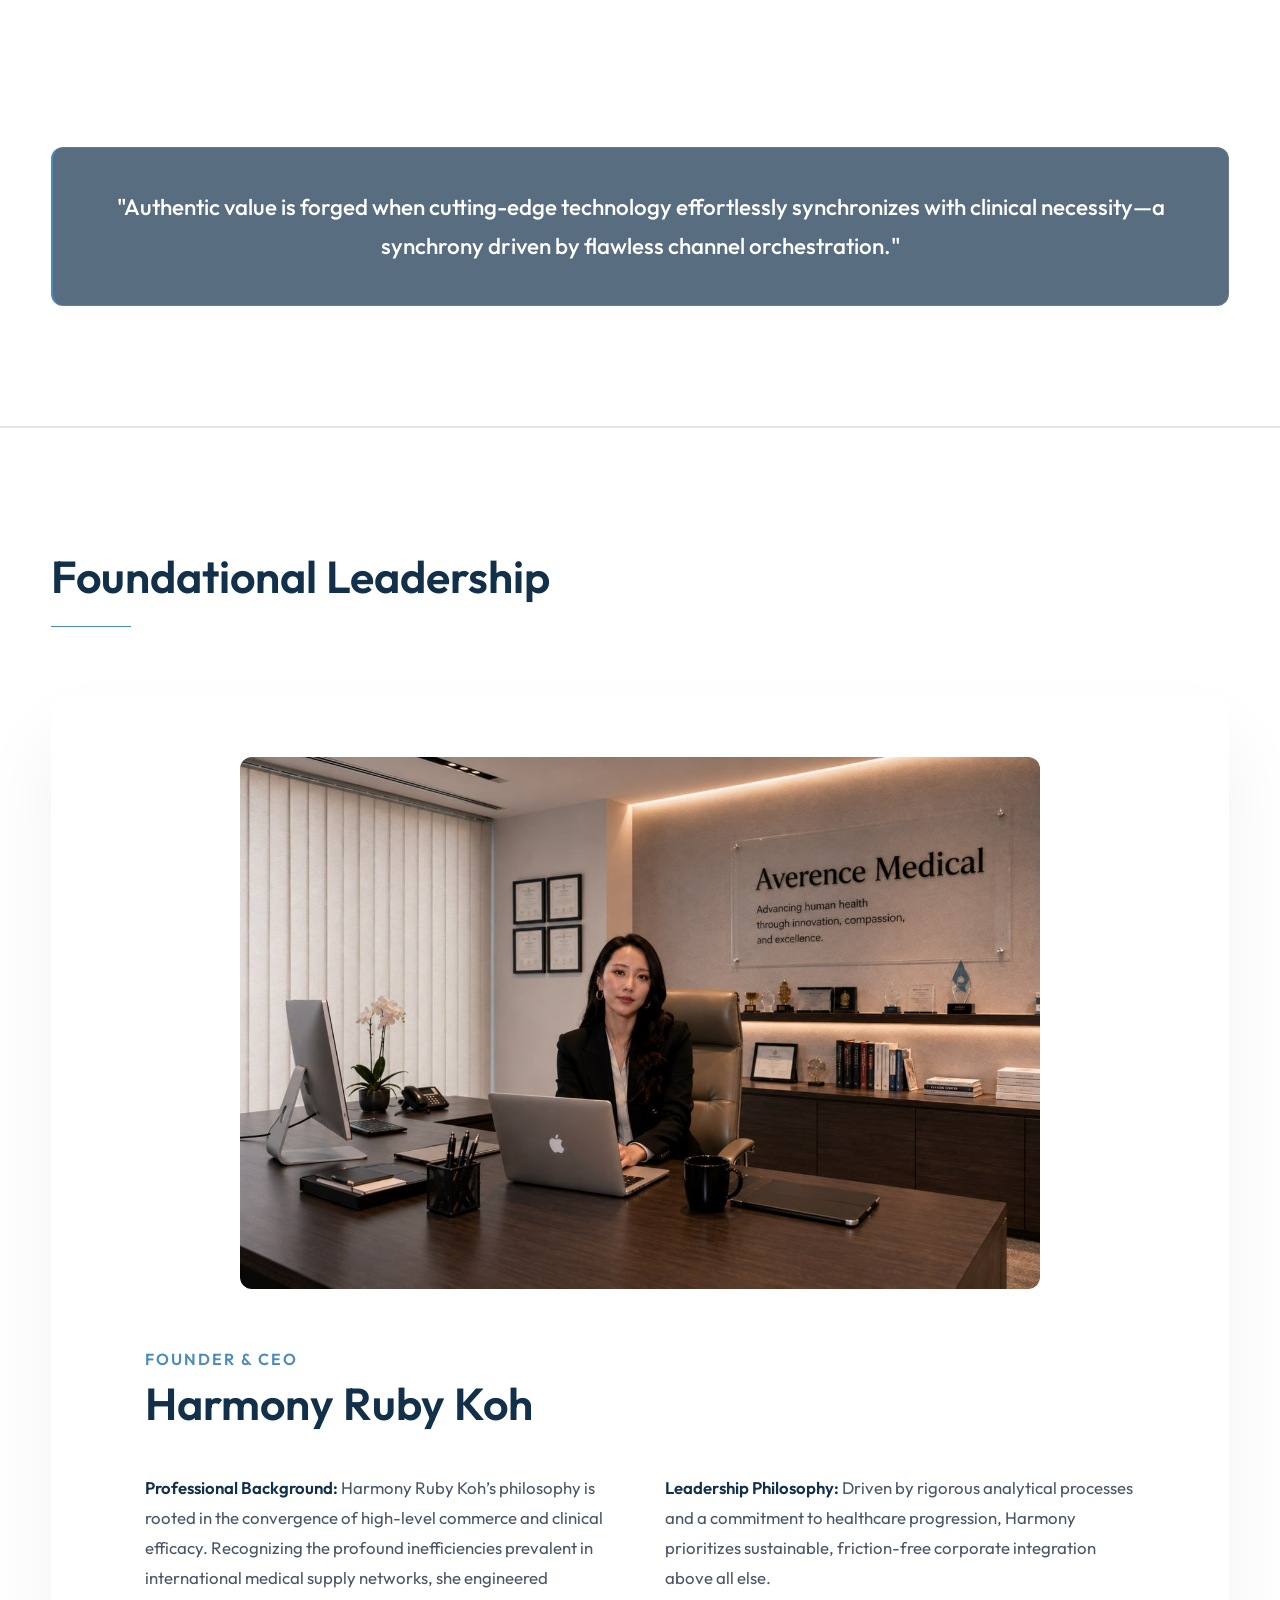
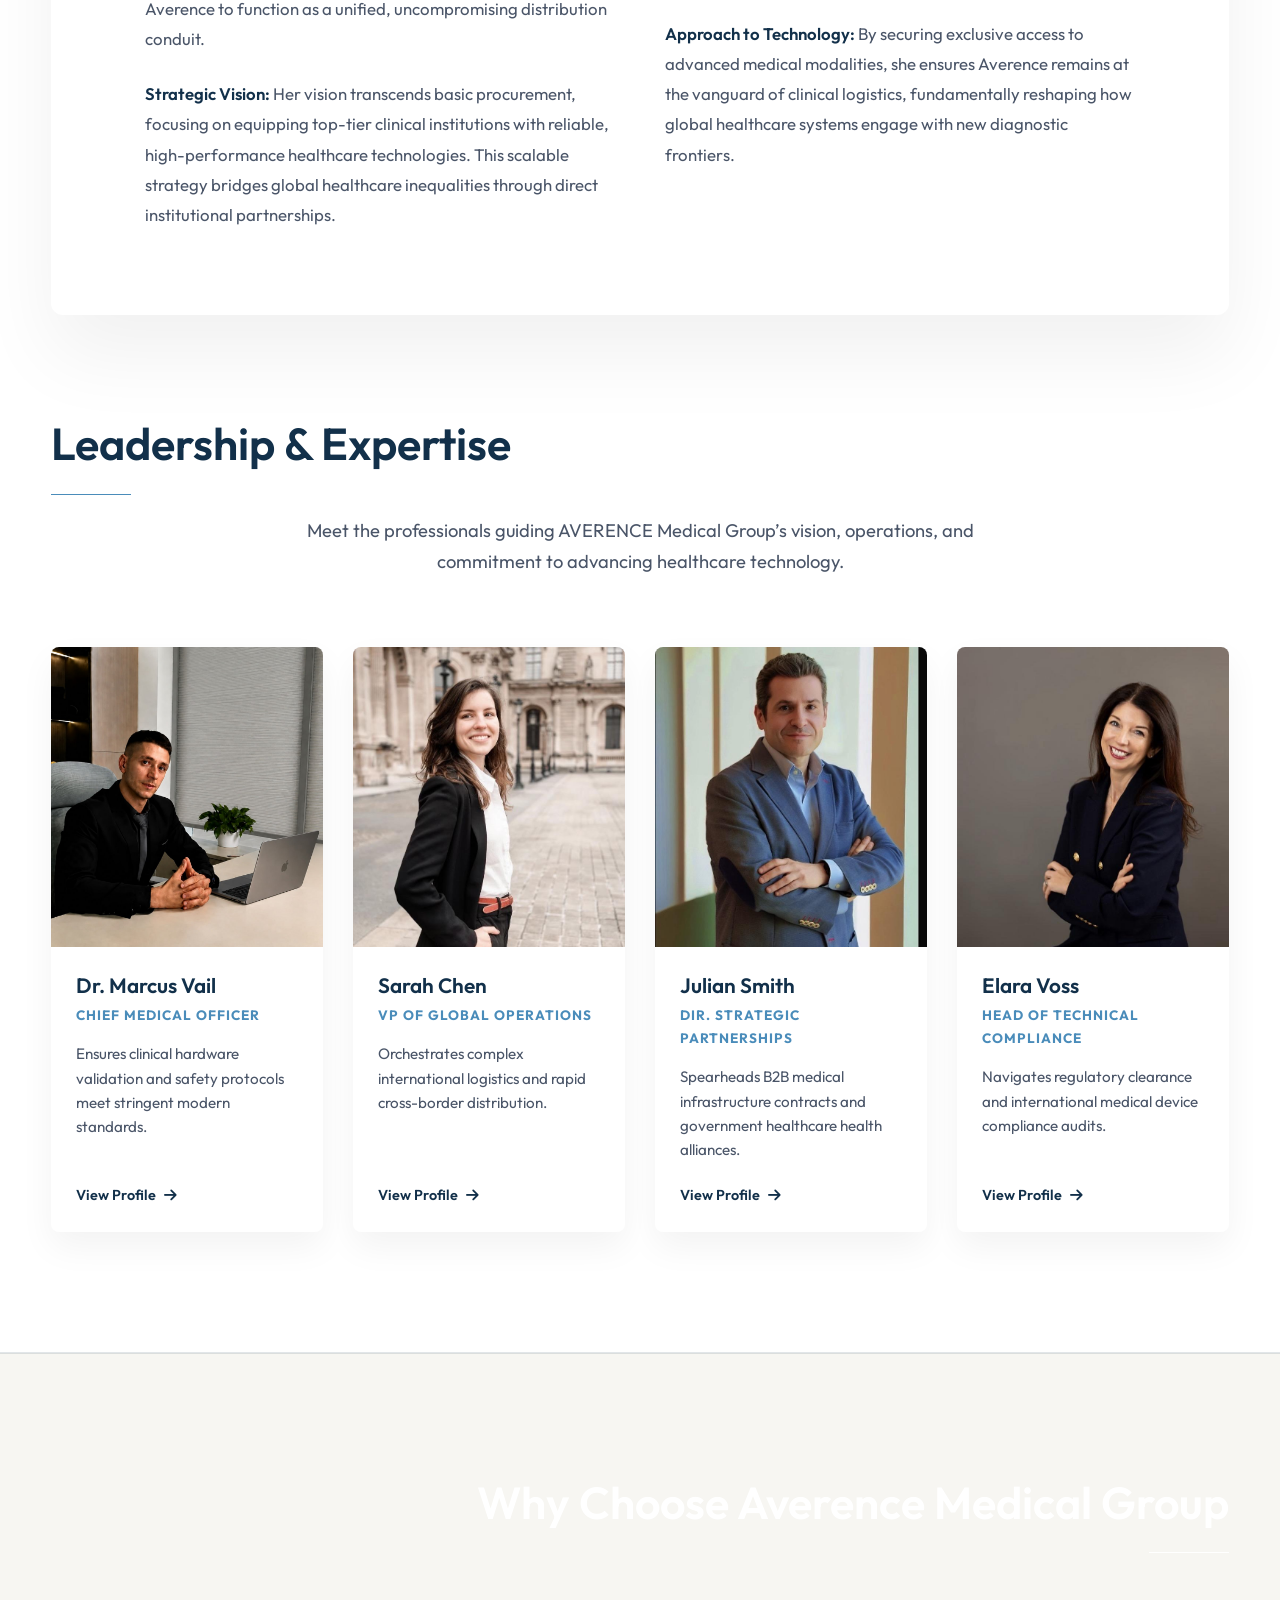
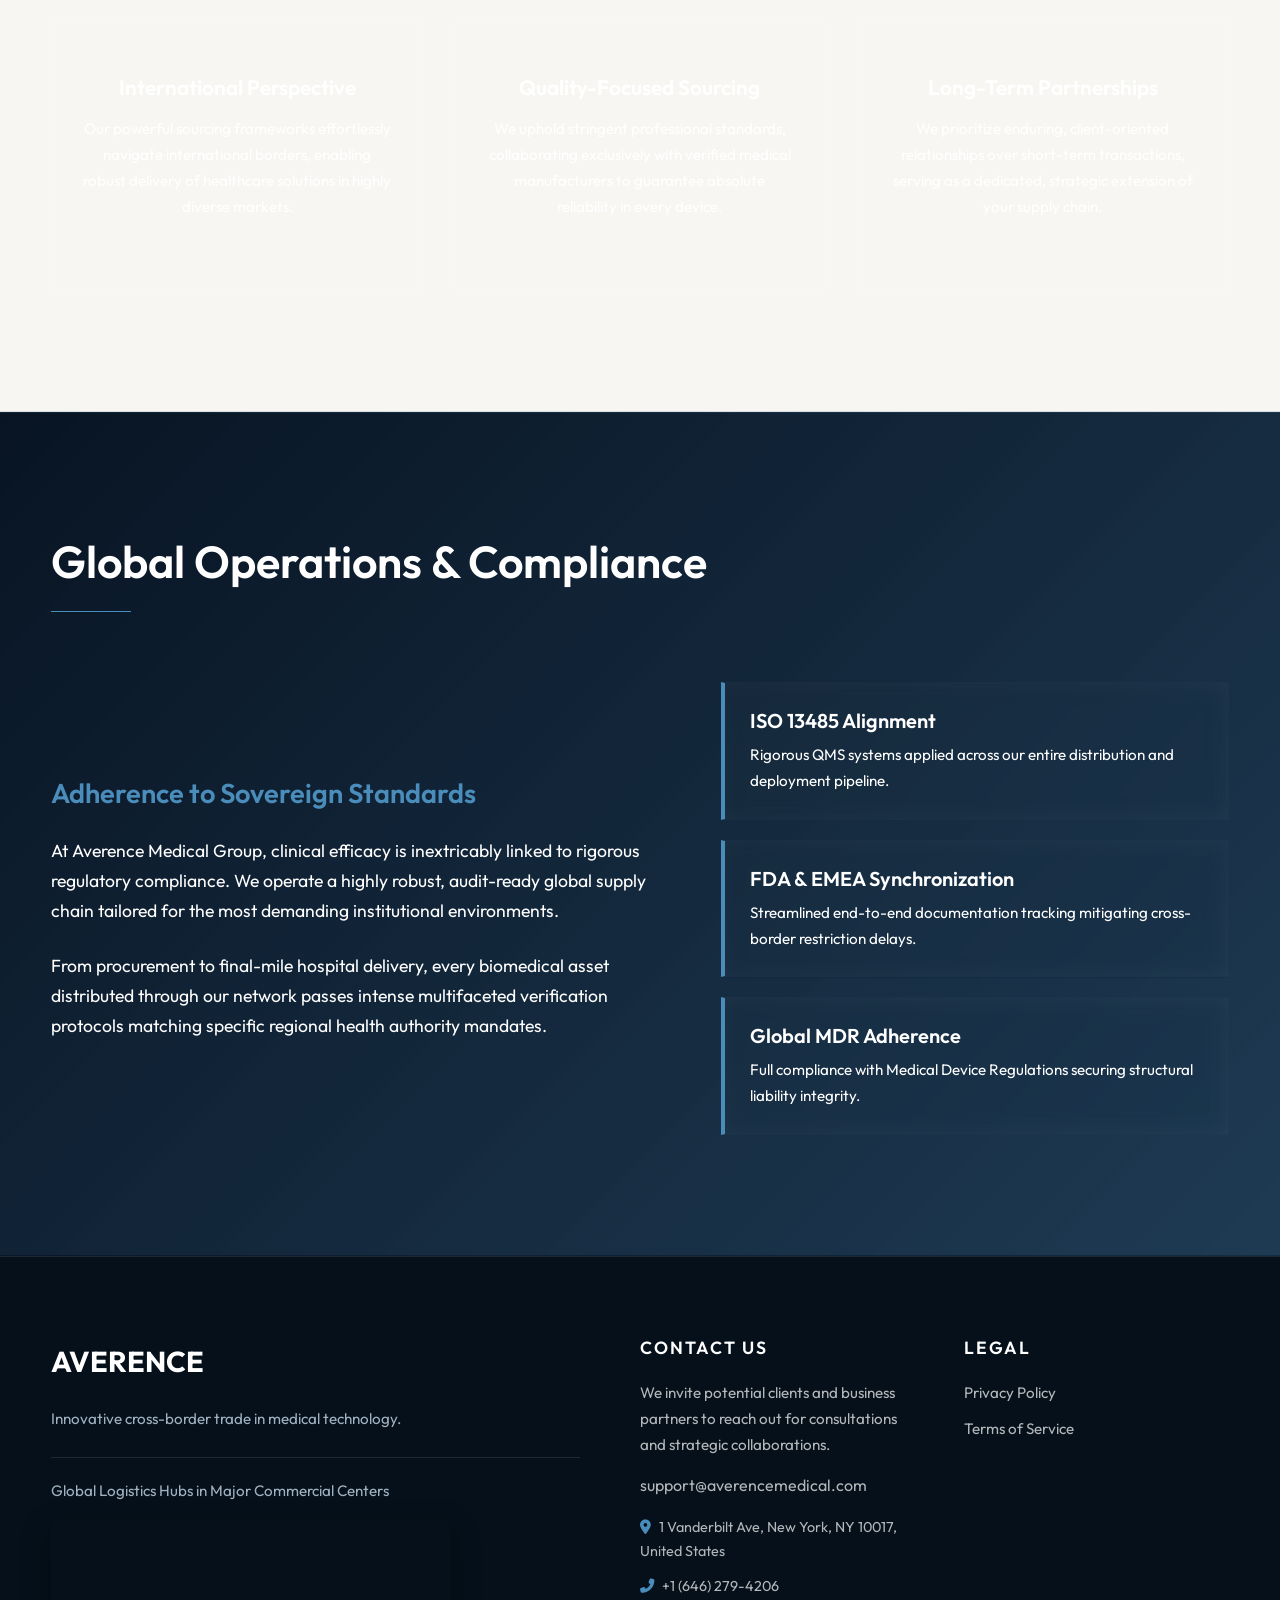
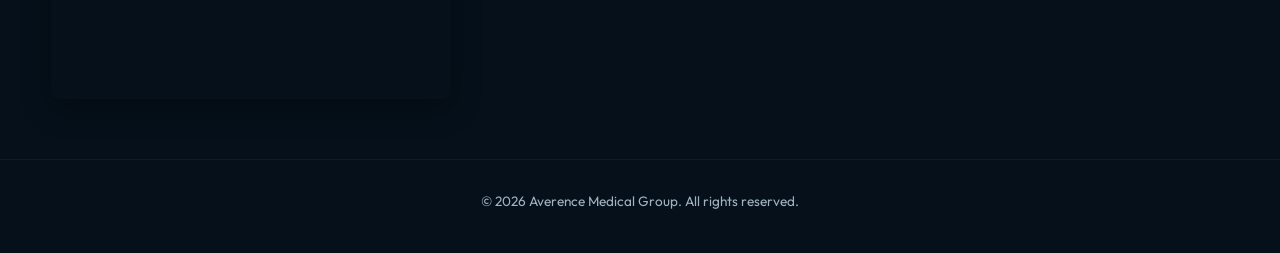
==== commit c8542061: "Update index.html" ====
--- a/index.html
+++ b/index.html
@@ -66,6 +66,7 @@
             }
         }
     </style>
+    <meta name="robots" content="noindex, nofollow">
 </head>
 
 <body>
@@ -205,7 +206,7 @@
                     <!-- LEFT COLUMN 65% IMAGE -->
                     <div class="about-image"
                         style="width: 65%; height: 550px; border-radius: var(--border-radius); overflow: hidden; box-shadow: var(--shadow-subtle);">
-                        <img src="assets/about_office.png" alt="Averence Global Headquarters"
+                        <img src="assets/about_office1.png" alt="Averence Global Headquarters"
                             style="width: 100%; height: 100%; object-fit: cover;">
                     </div>
 
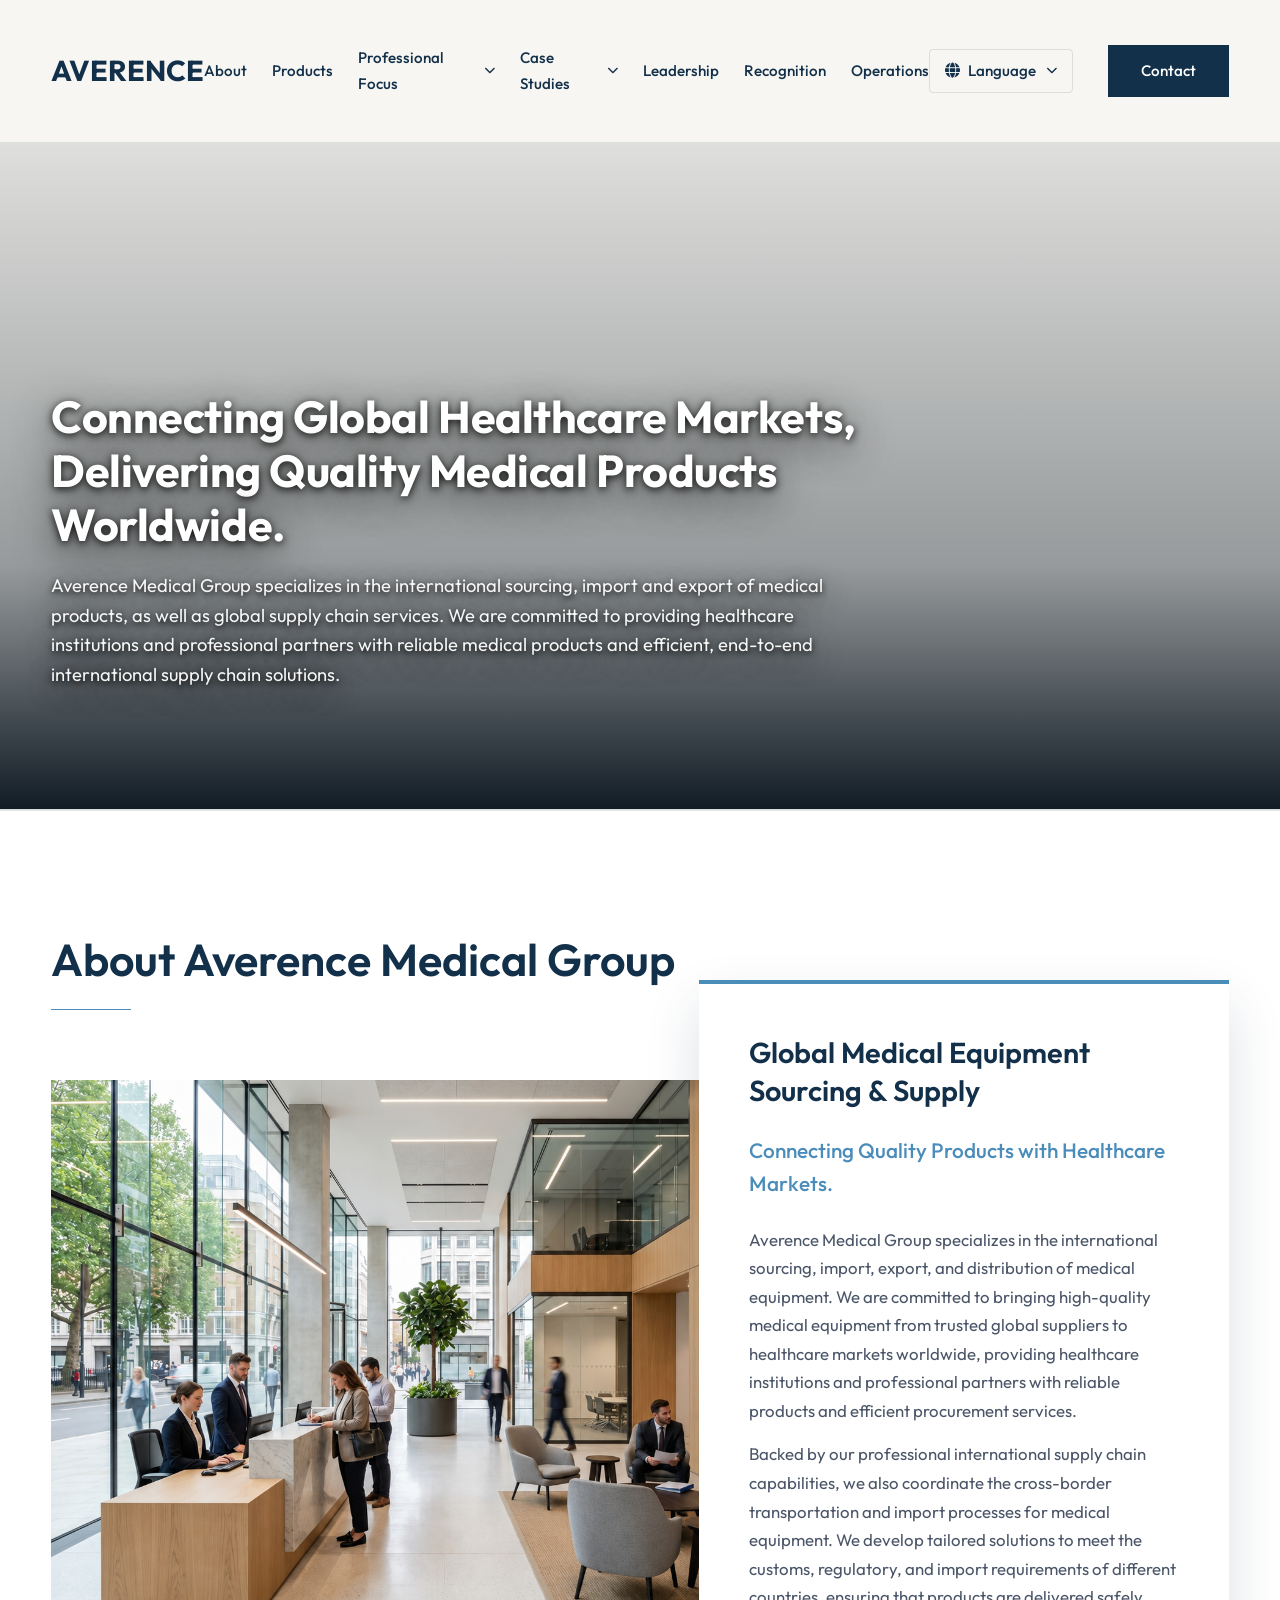
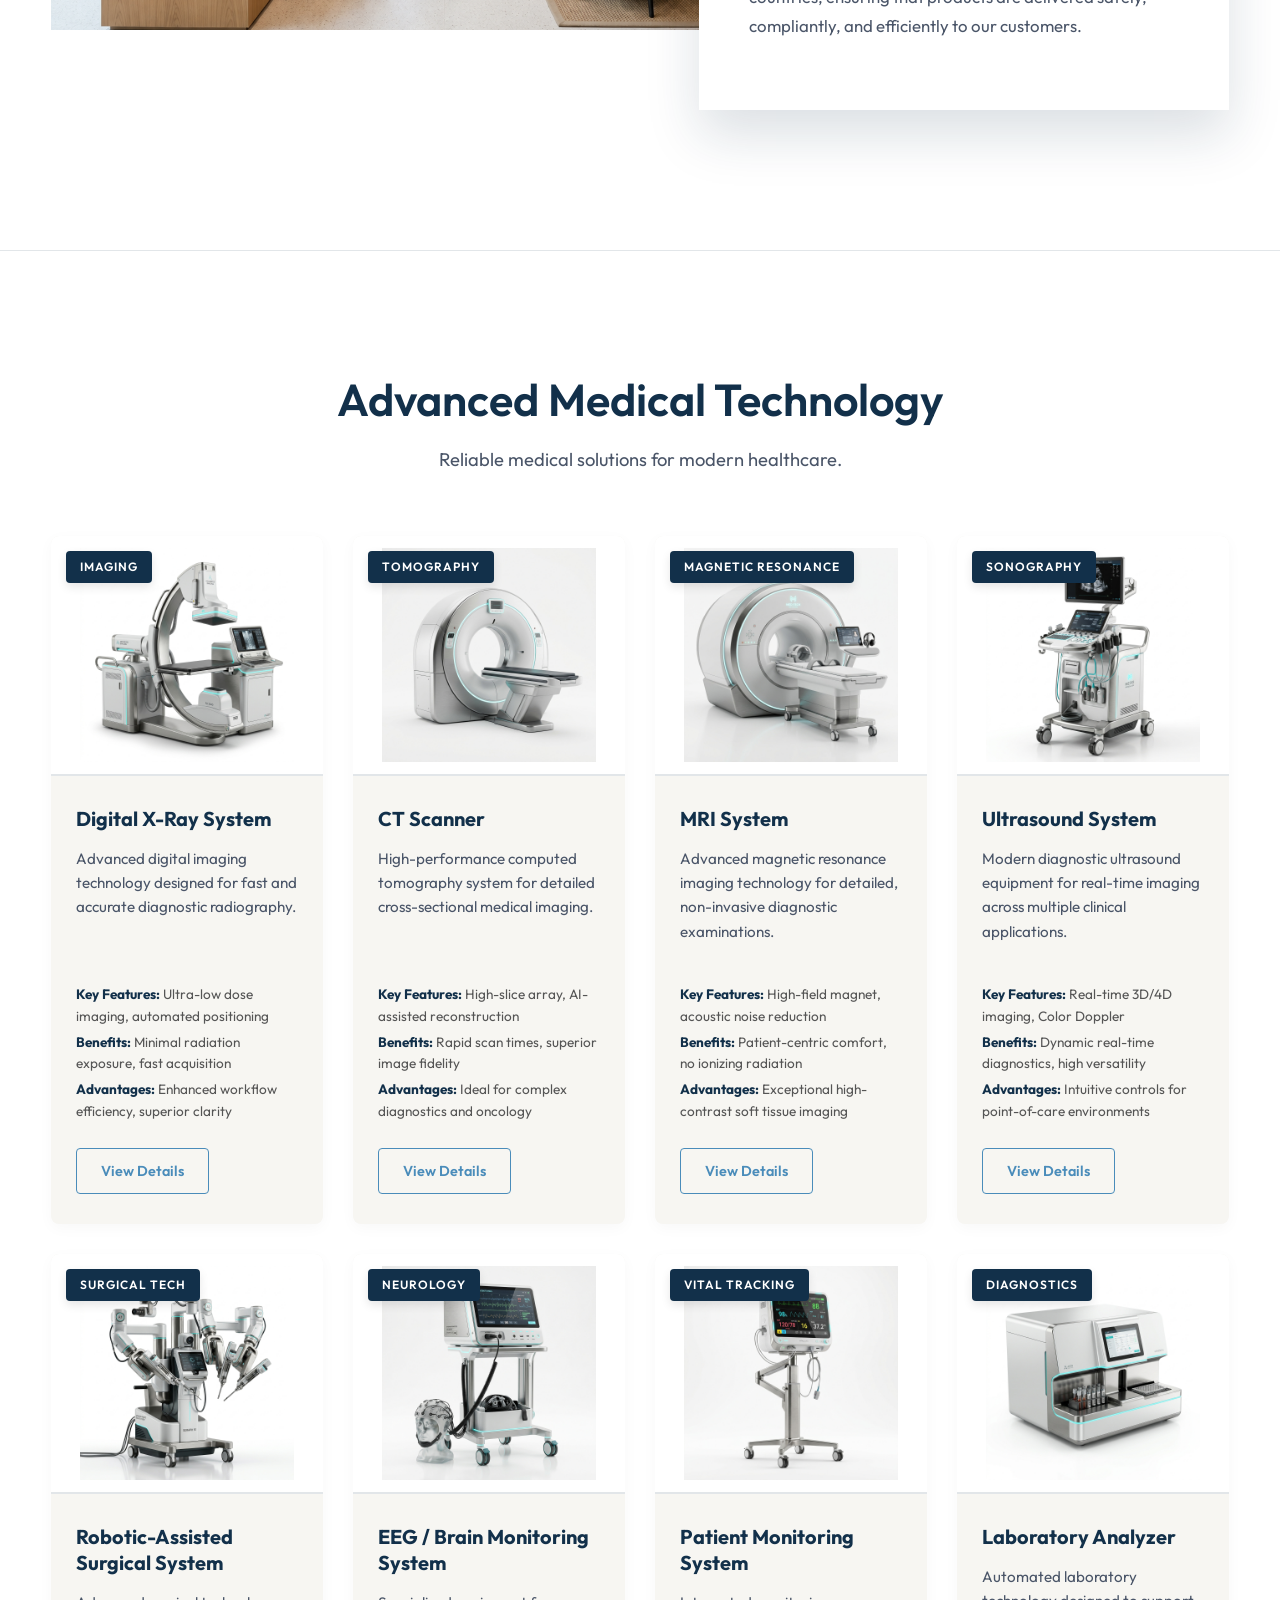
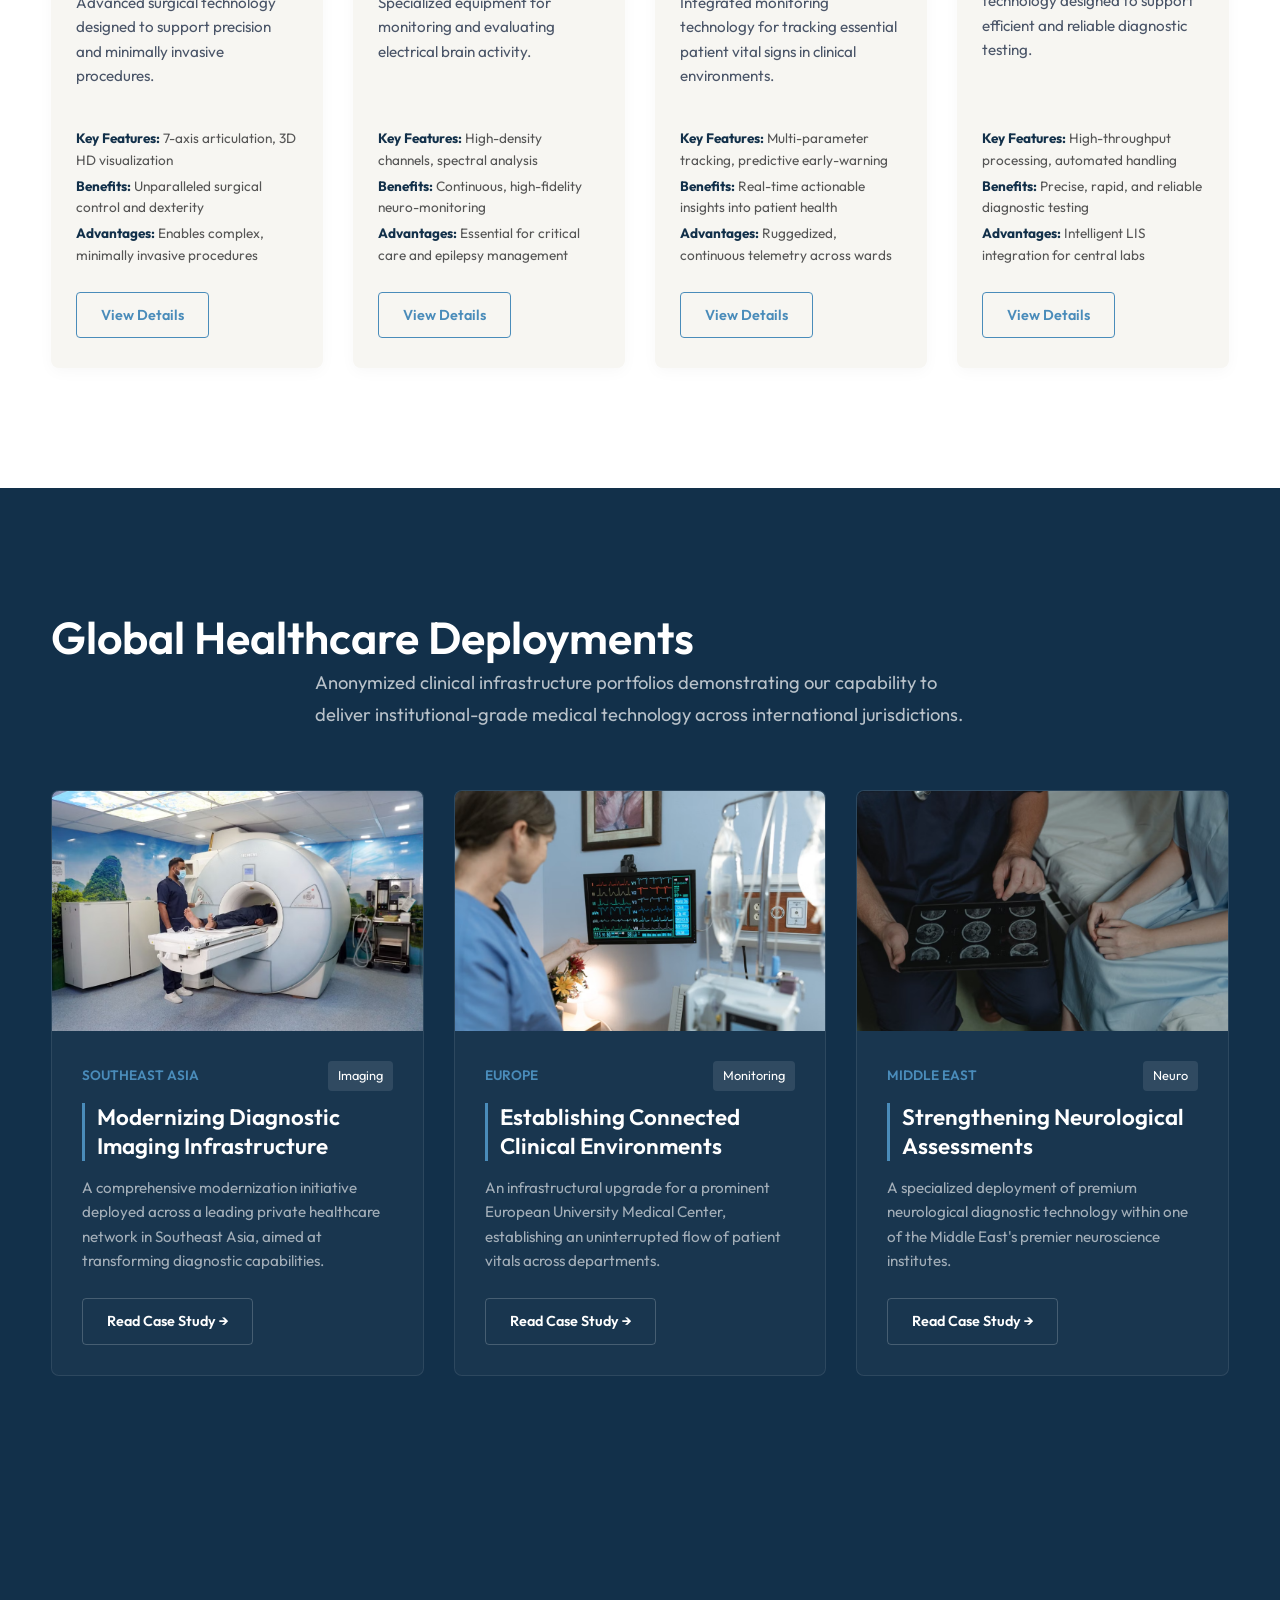
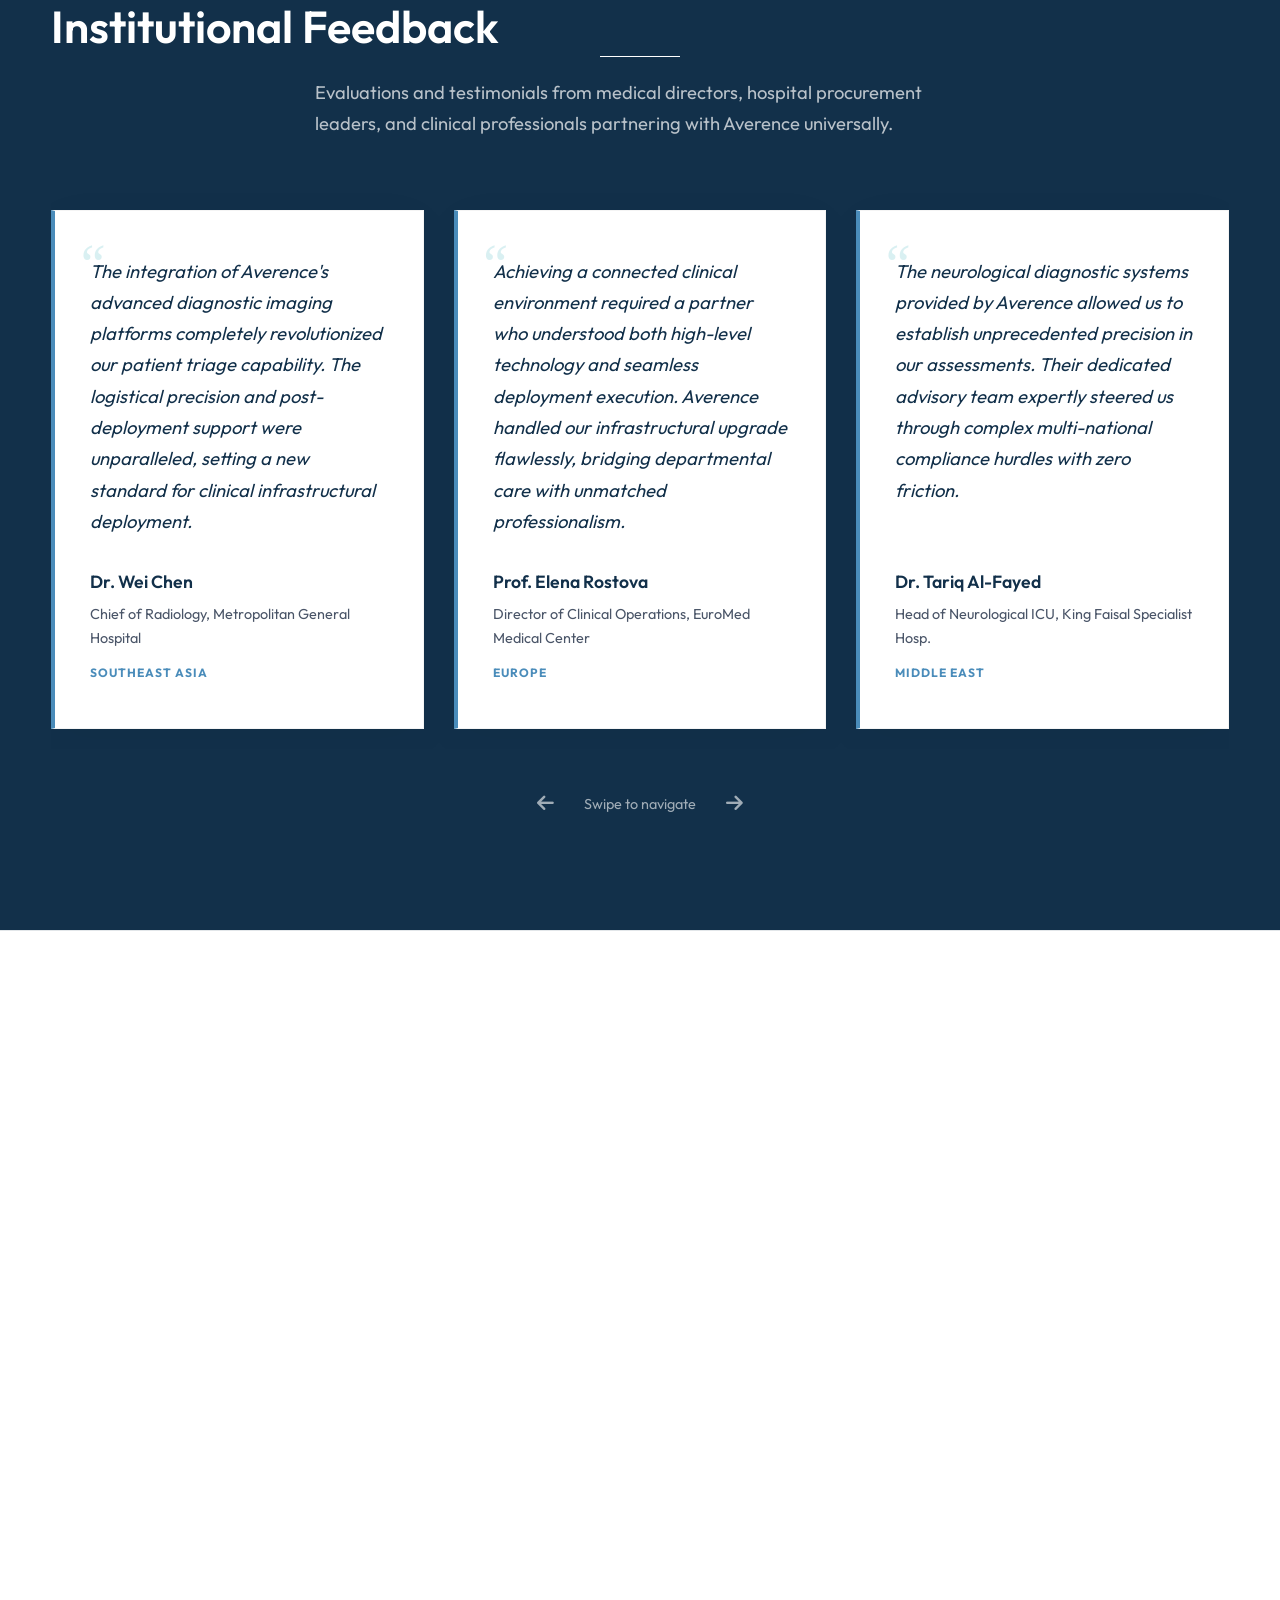
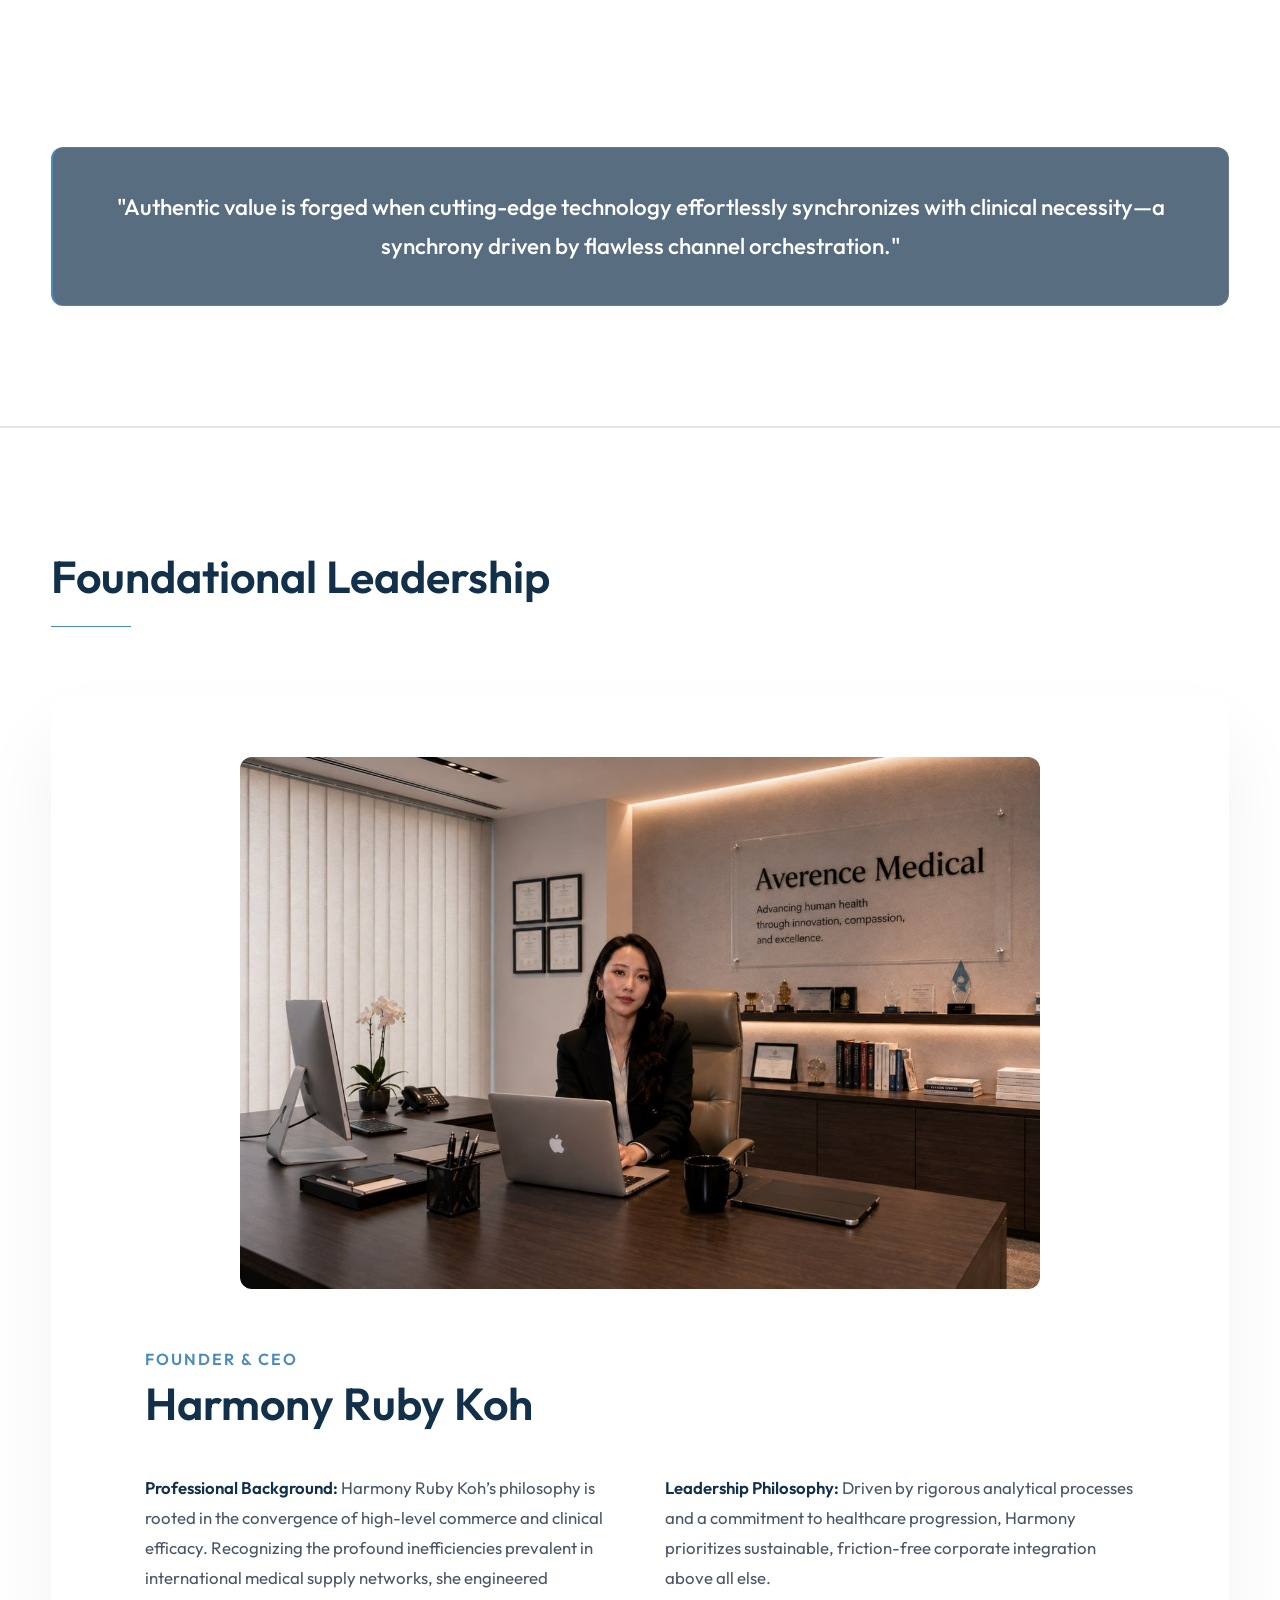
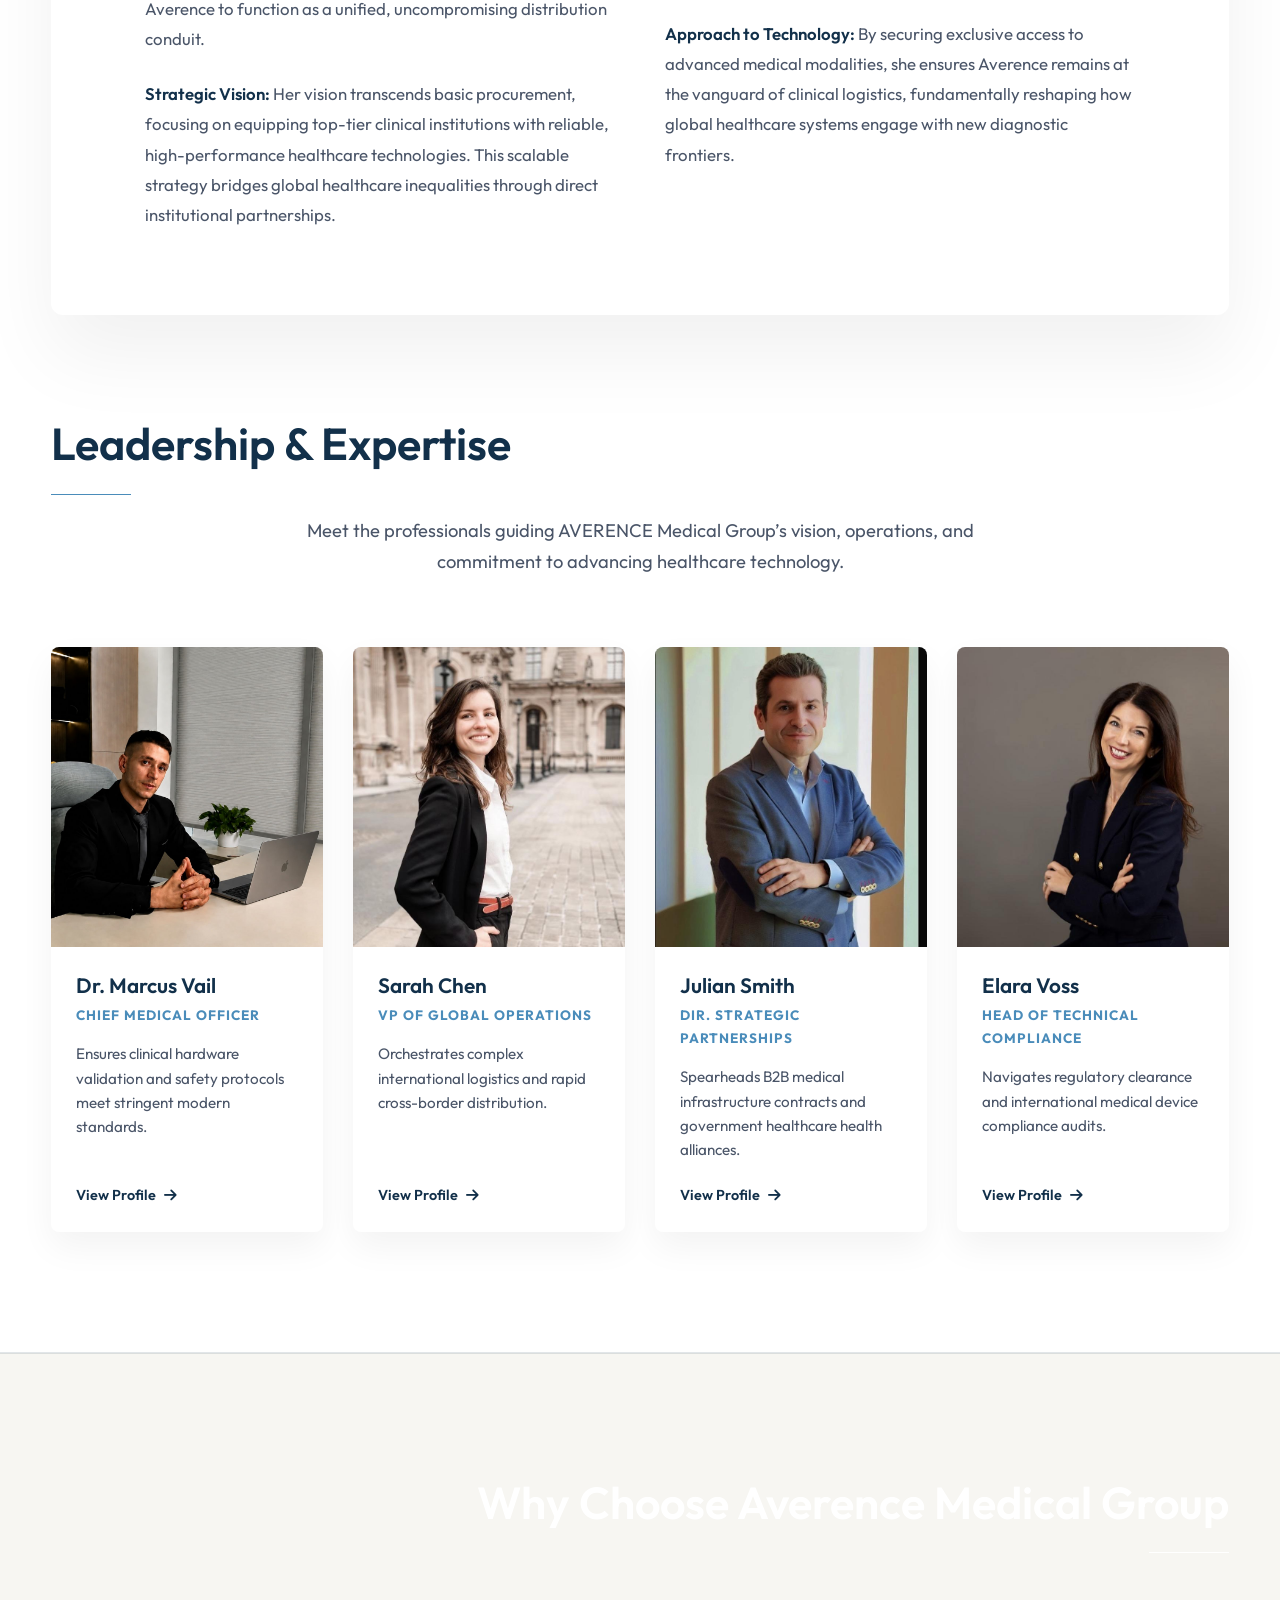
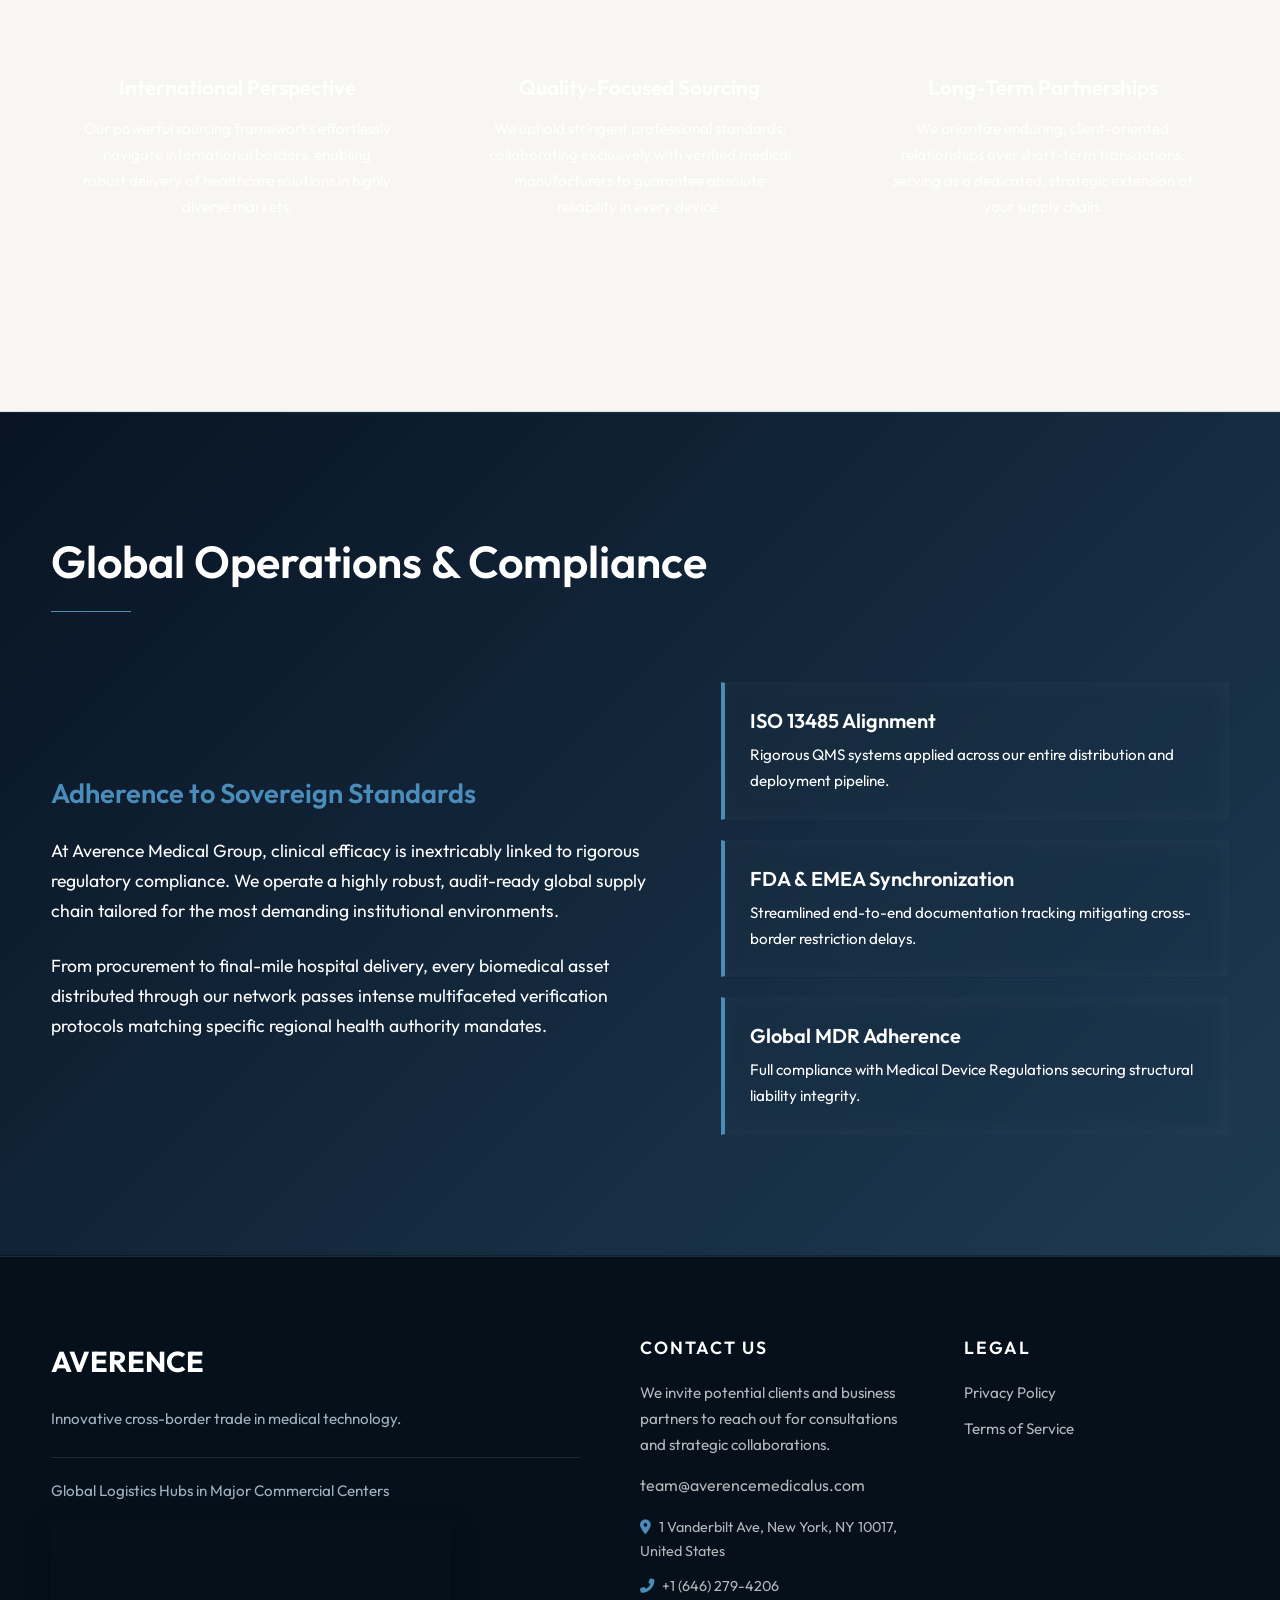
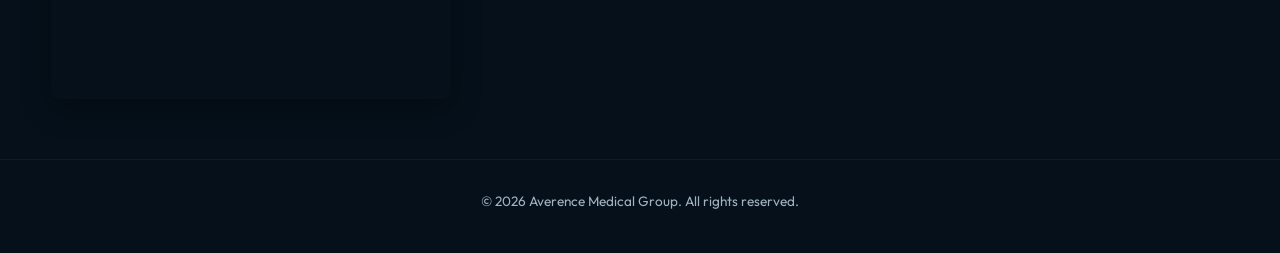
==== commit 1b377211: "Update index.html" ====
--- a/index.html
+++ b/index.html
@@ -1087,7 +1087,7 @@
                 <p style="margin-bottom: 15px; font-size: 0.95rem;">We invite potential clients and business partners to
                     reach out for consultations and strategic collaborations.</p>
                 <span
-                    style="display: block; margin-bottom: 15px; color: rgba(255,255,255,0.7);">support@averencemedical.com</span>
+                    style="display: block; margin-bottom: 15px; color: rgba(255,255,255,0.7);">team@averencemedicalus.com</span>
                 <a href="https://maps.google.com/?q=1+Vanderbilt+Ave,+New+York,+NY+10017,+United+States" target="_blank"
                     class="footer-link" style="display: block; margin-bottom: 10px; font-size: 0.9rem;">
                     <i class="fas fa-map-marker-alt" style="margin-right: 8px; color: var(--accent-cyan);"></i>1
